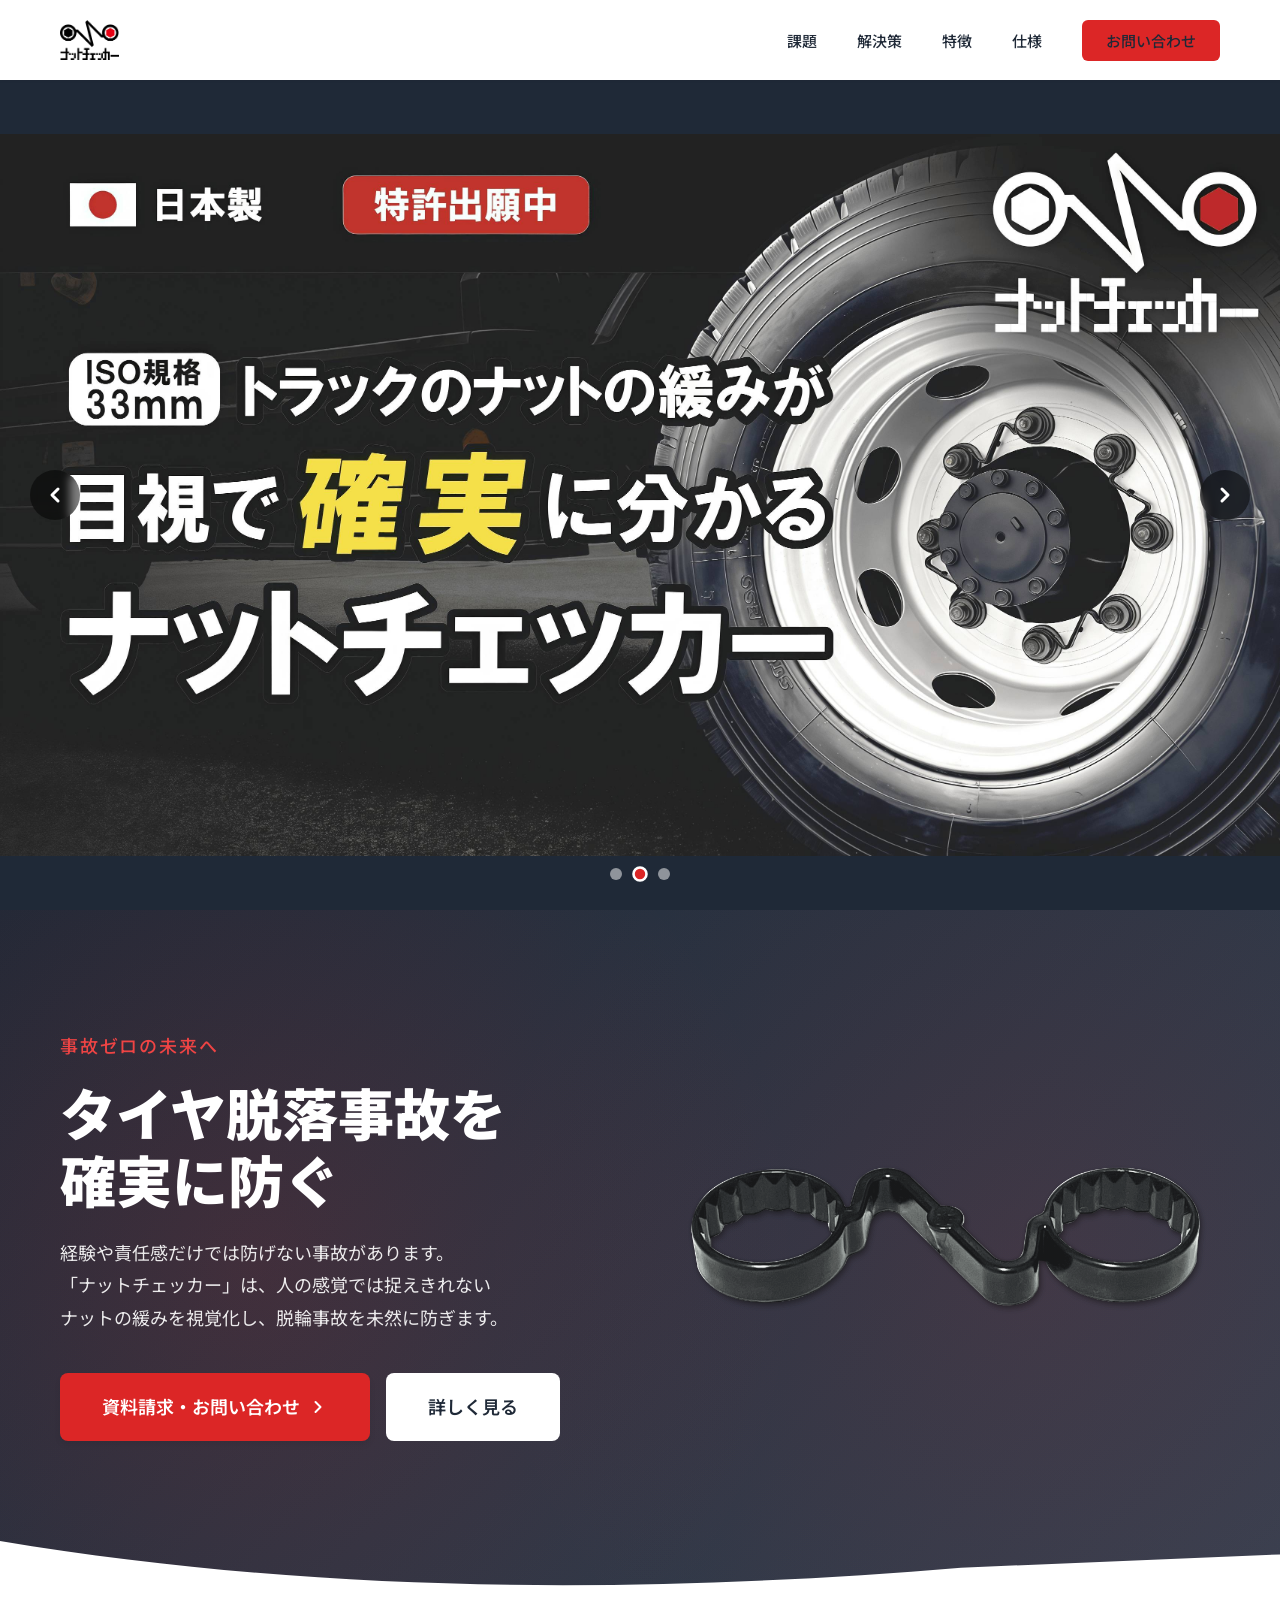
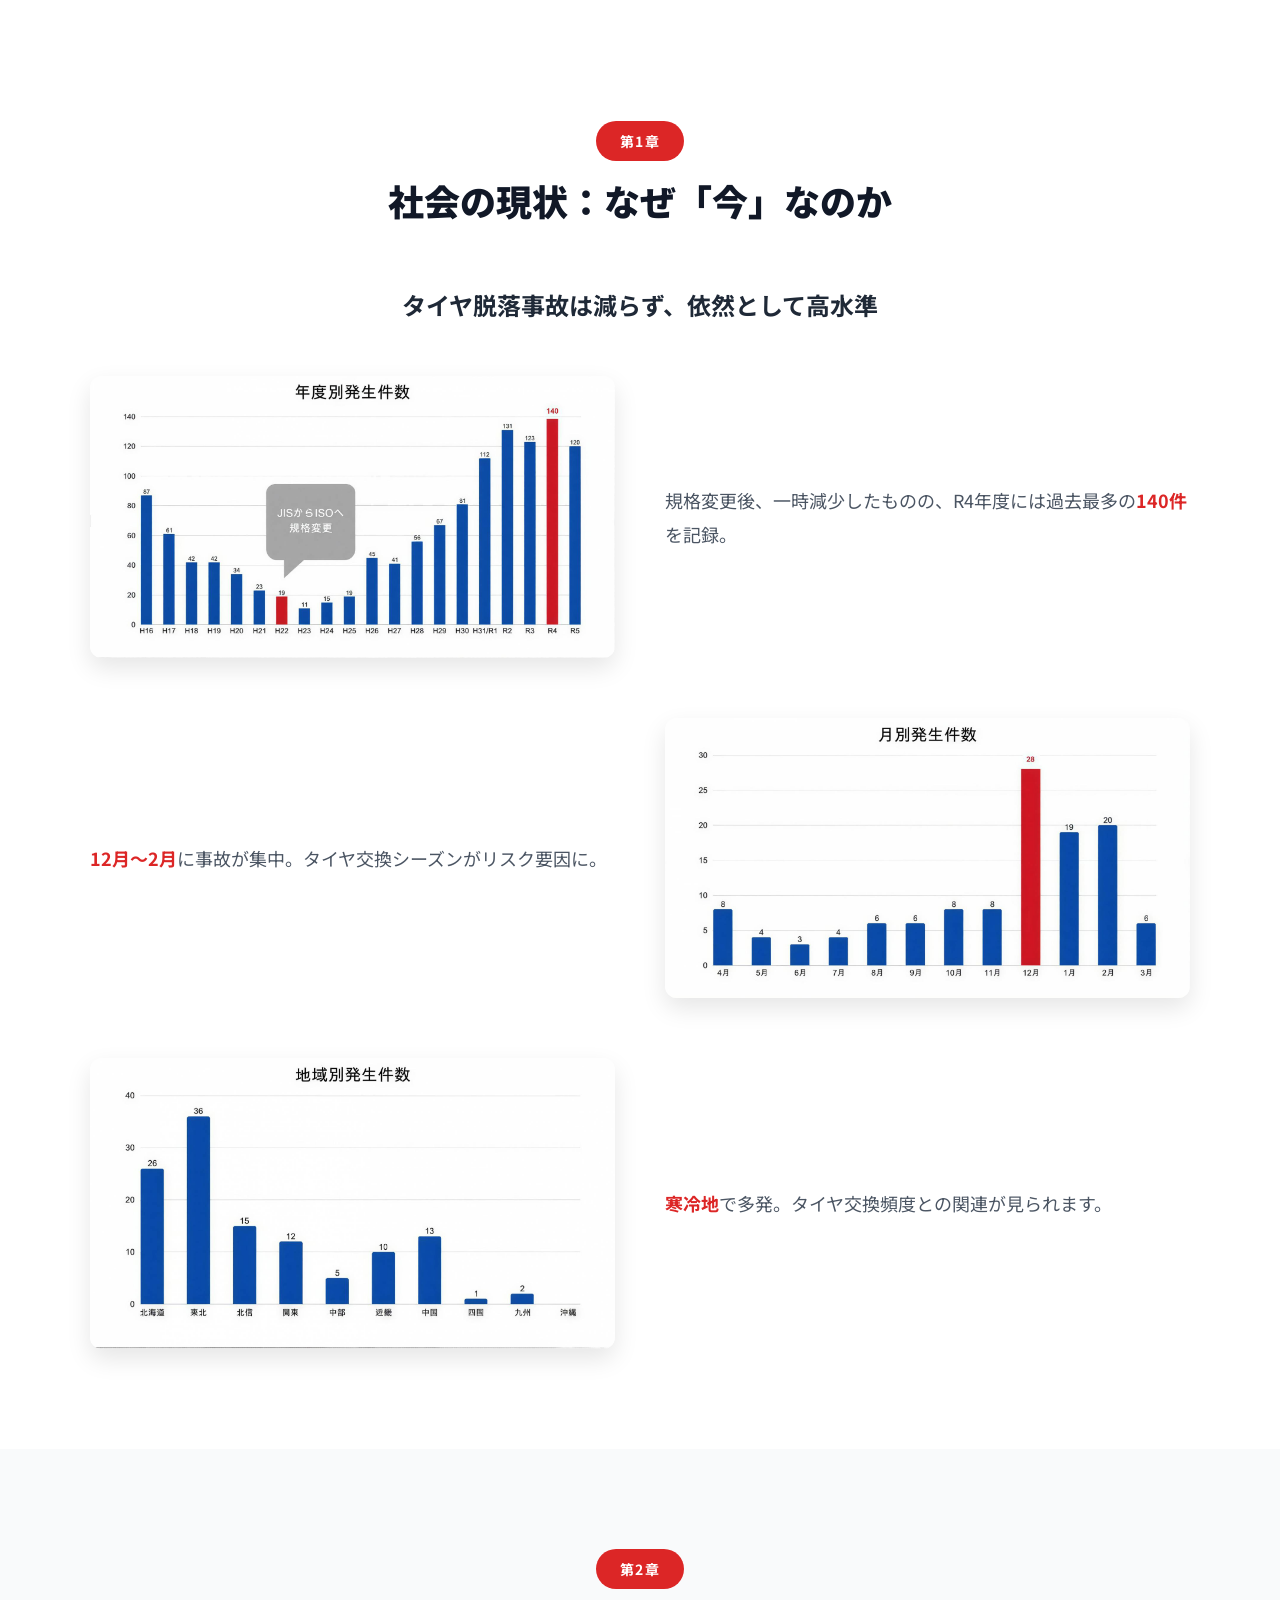
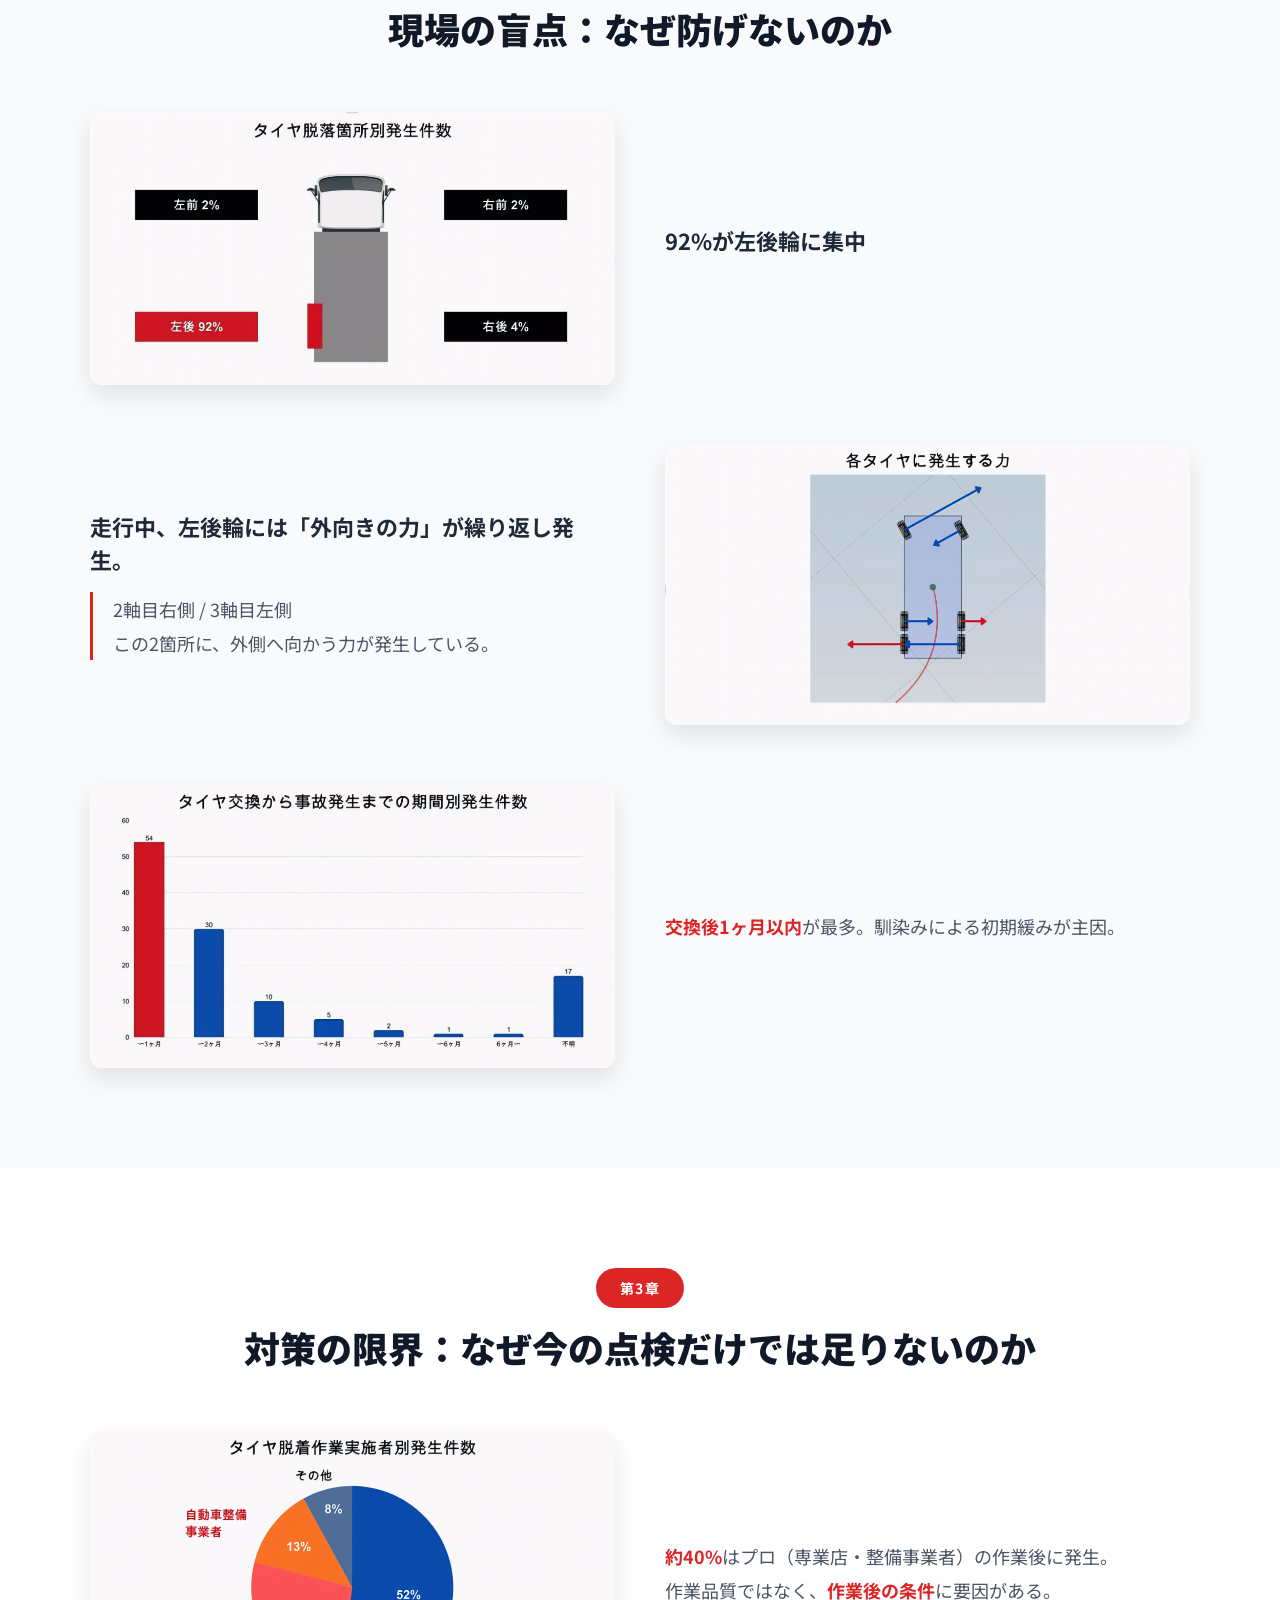
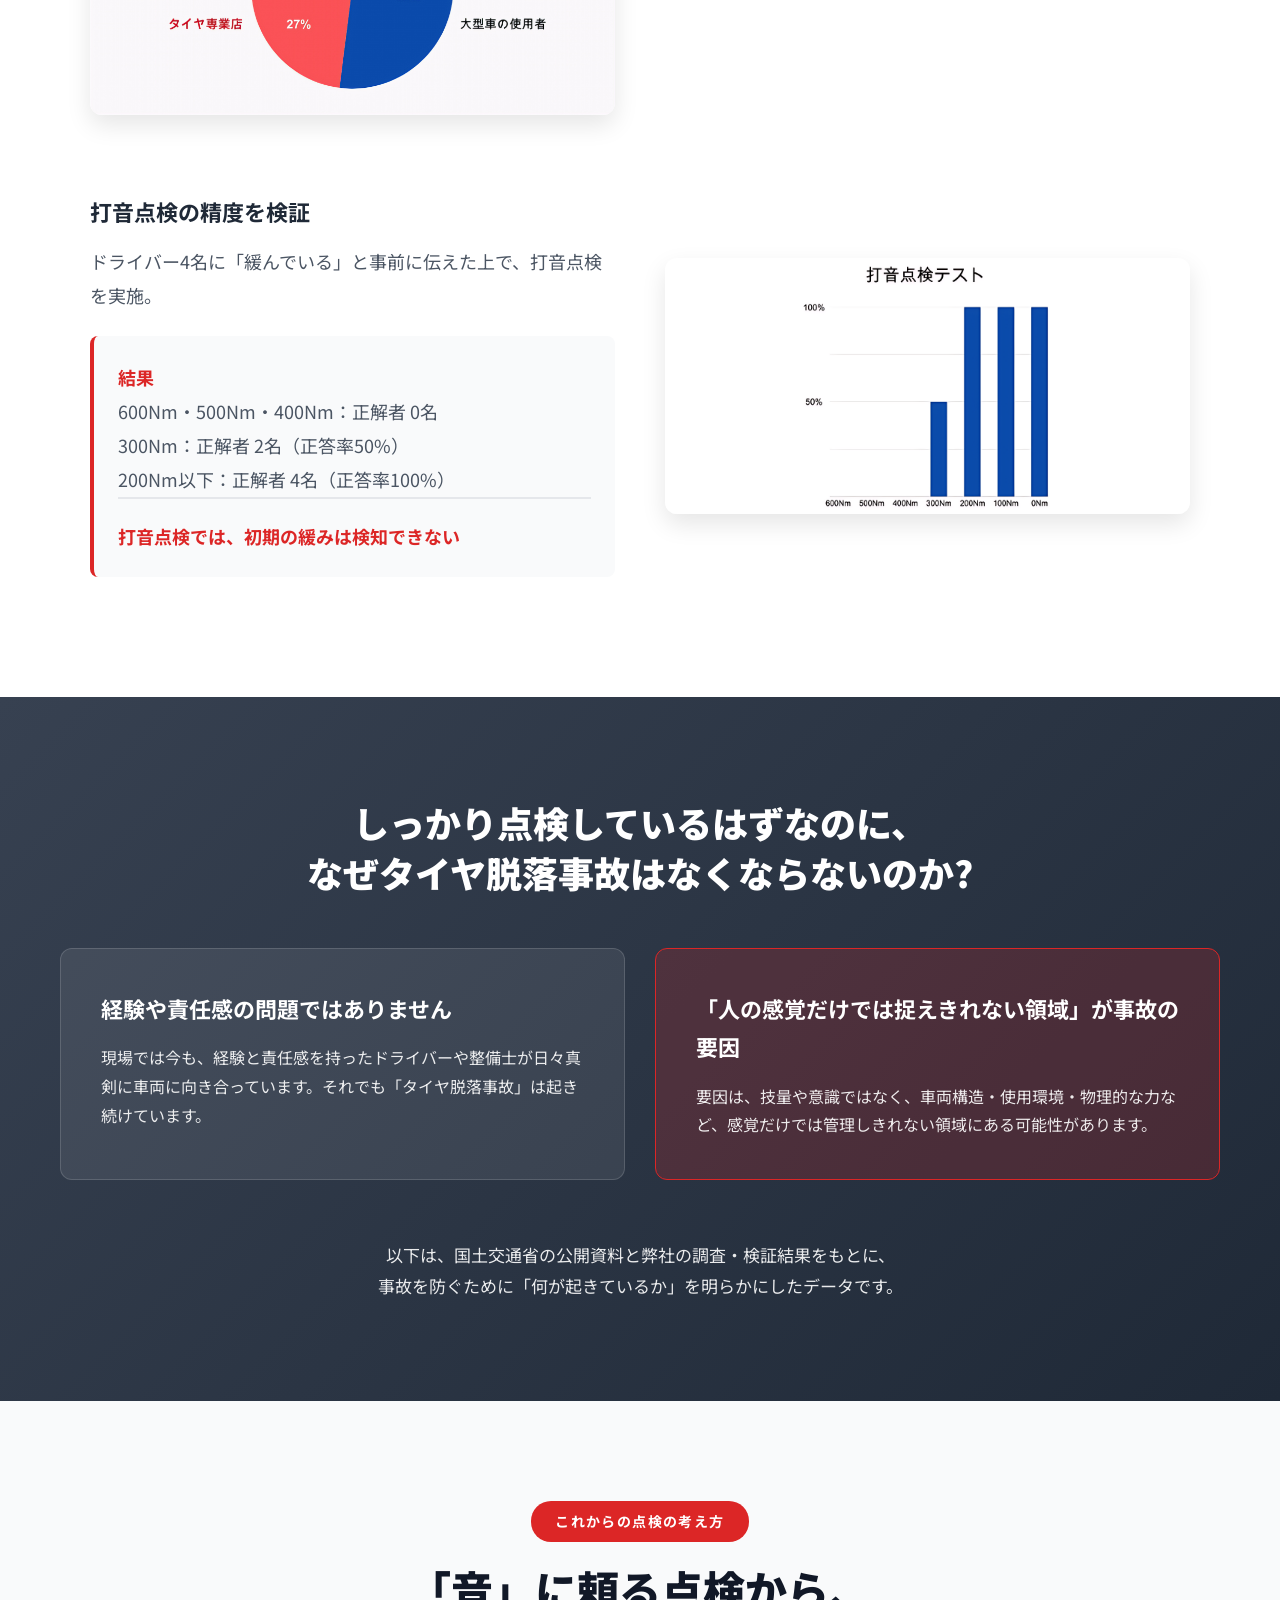
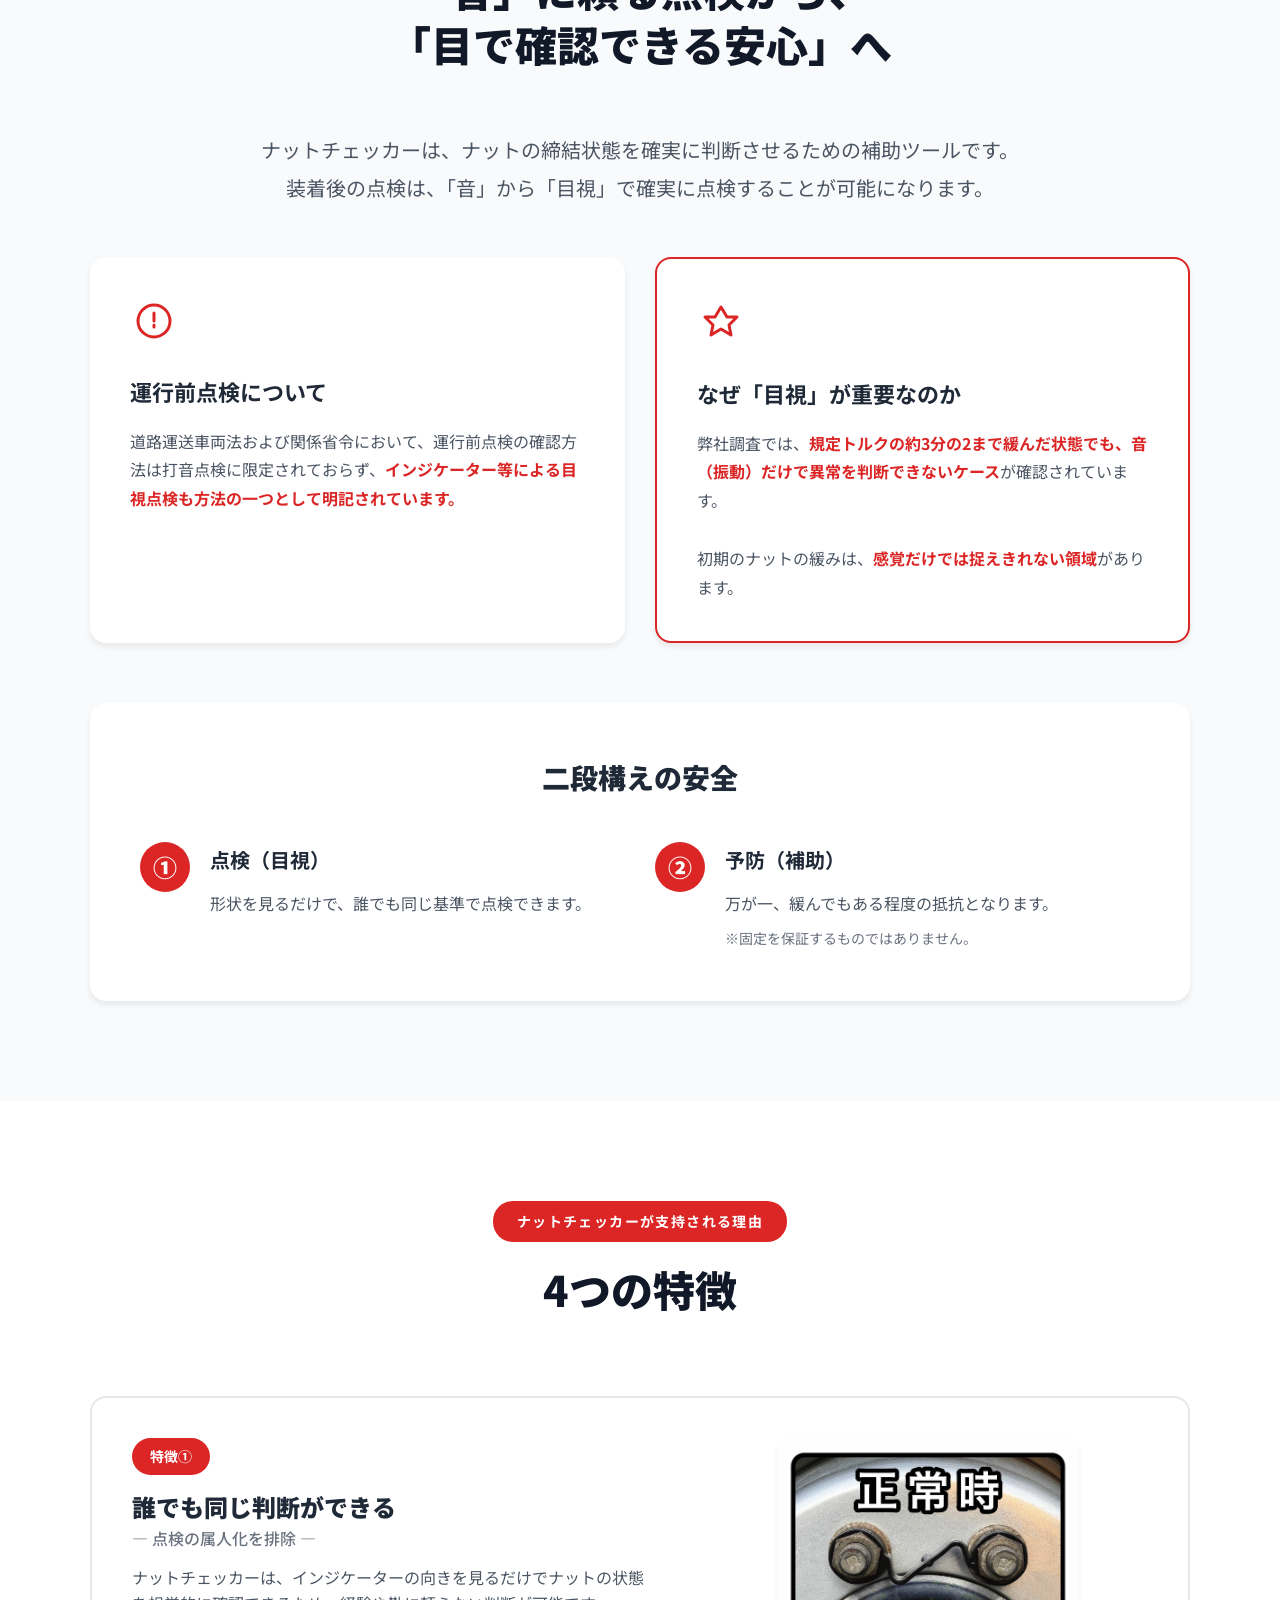
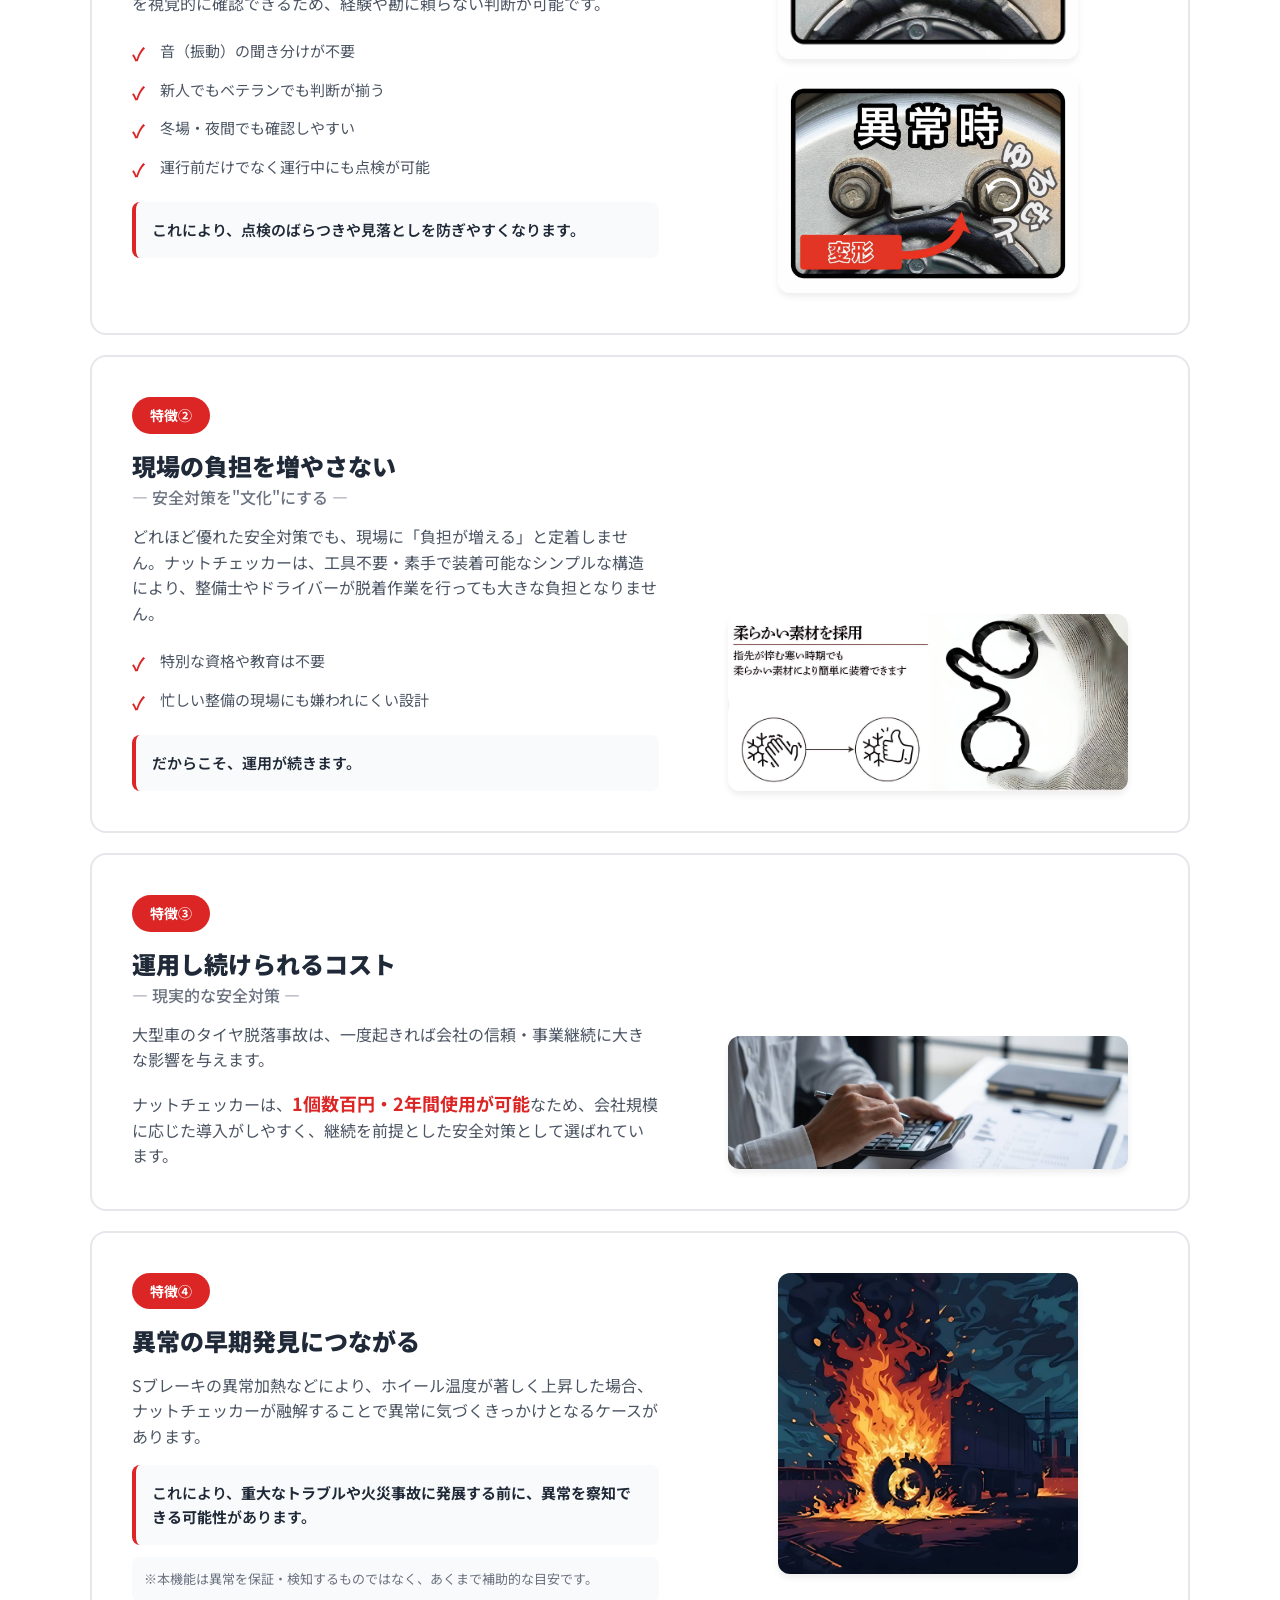
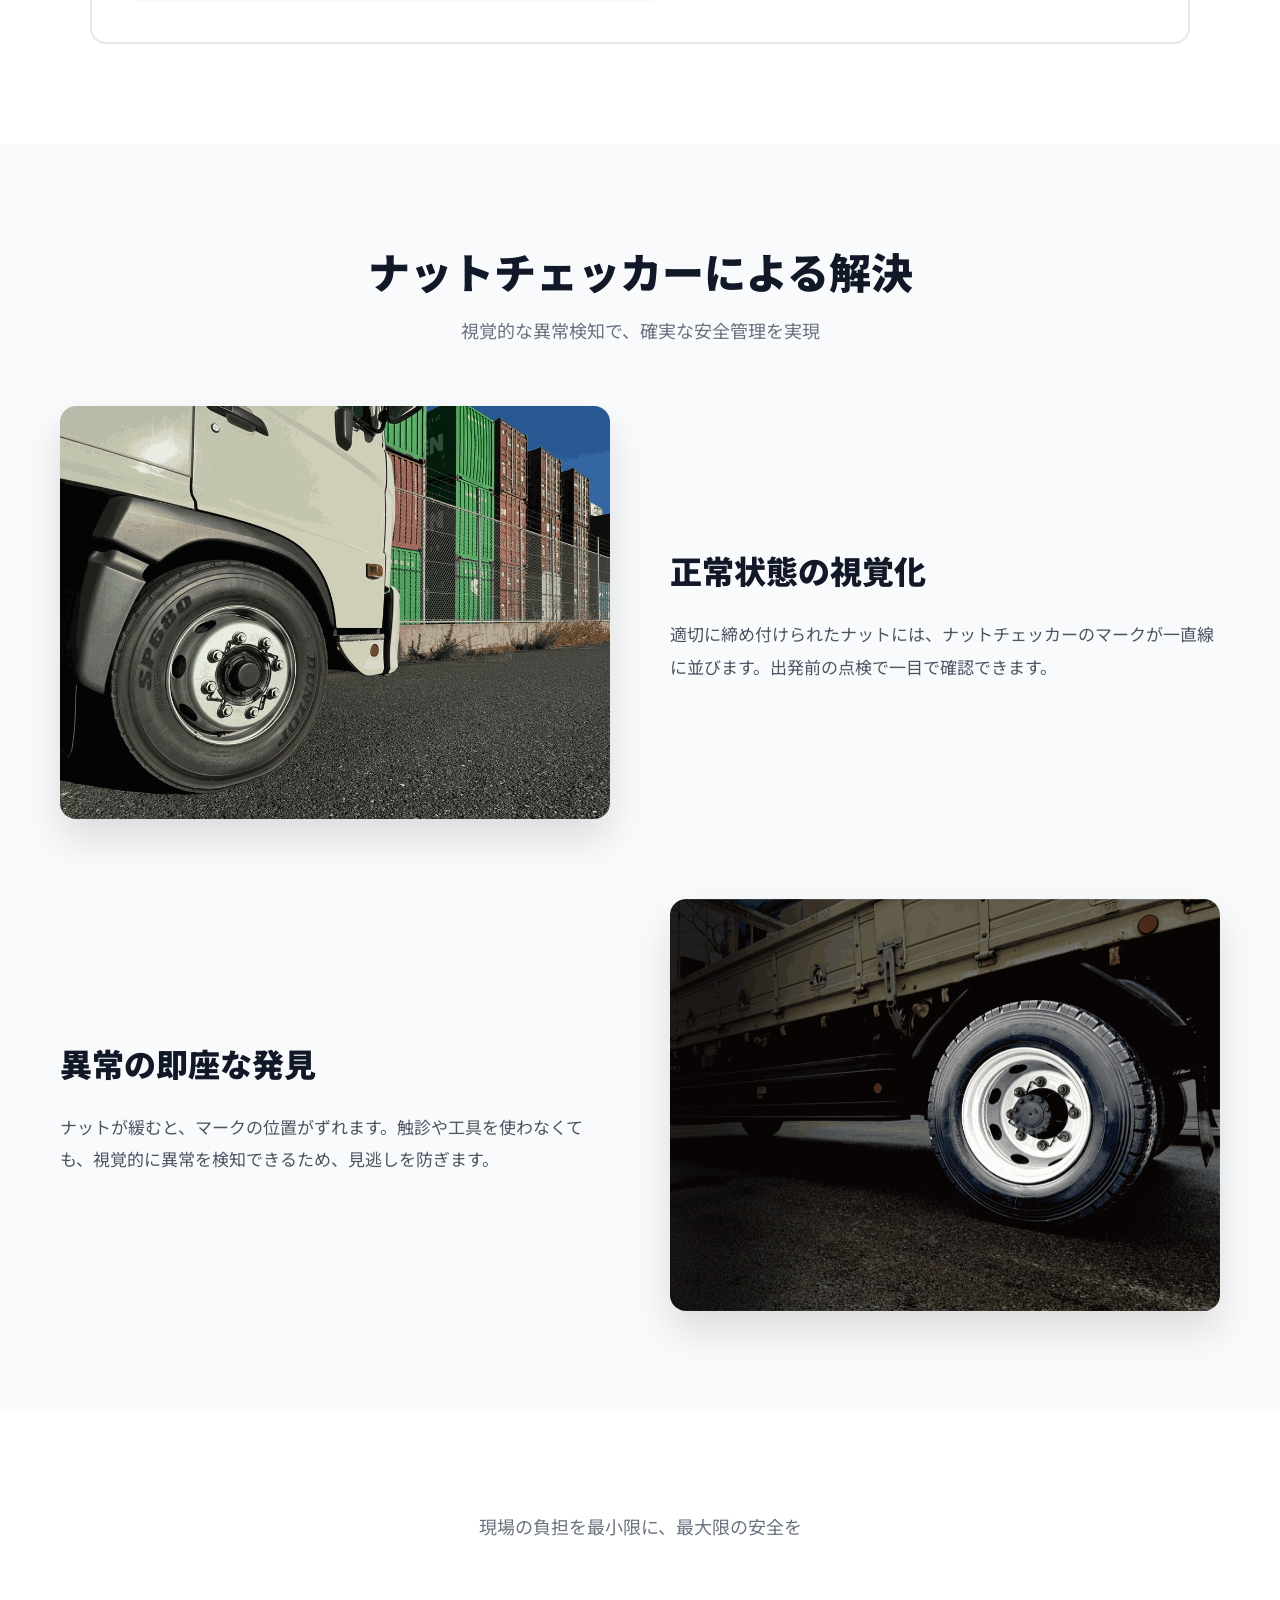
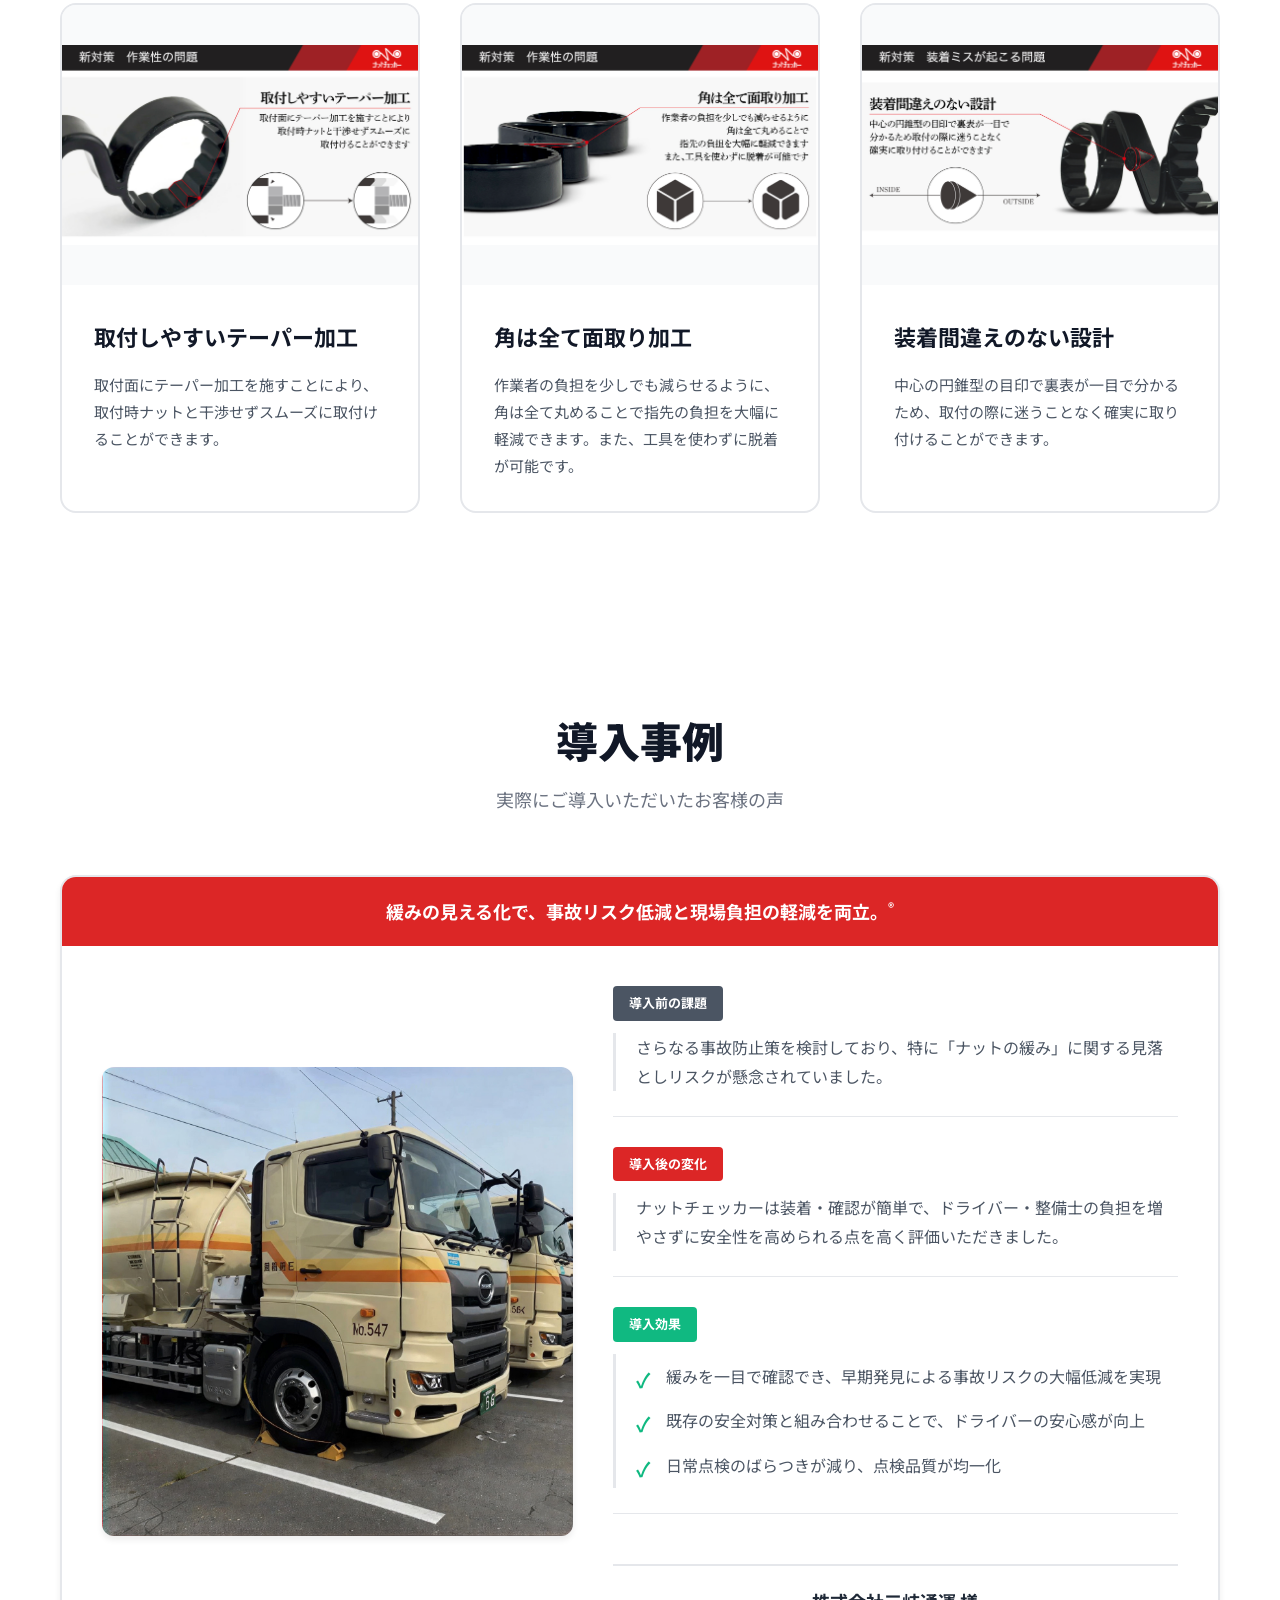
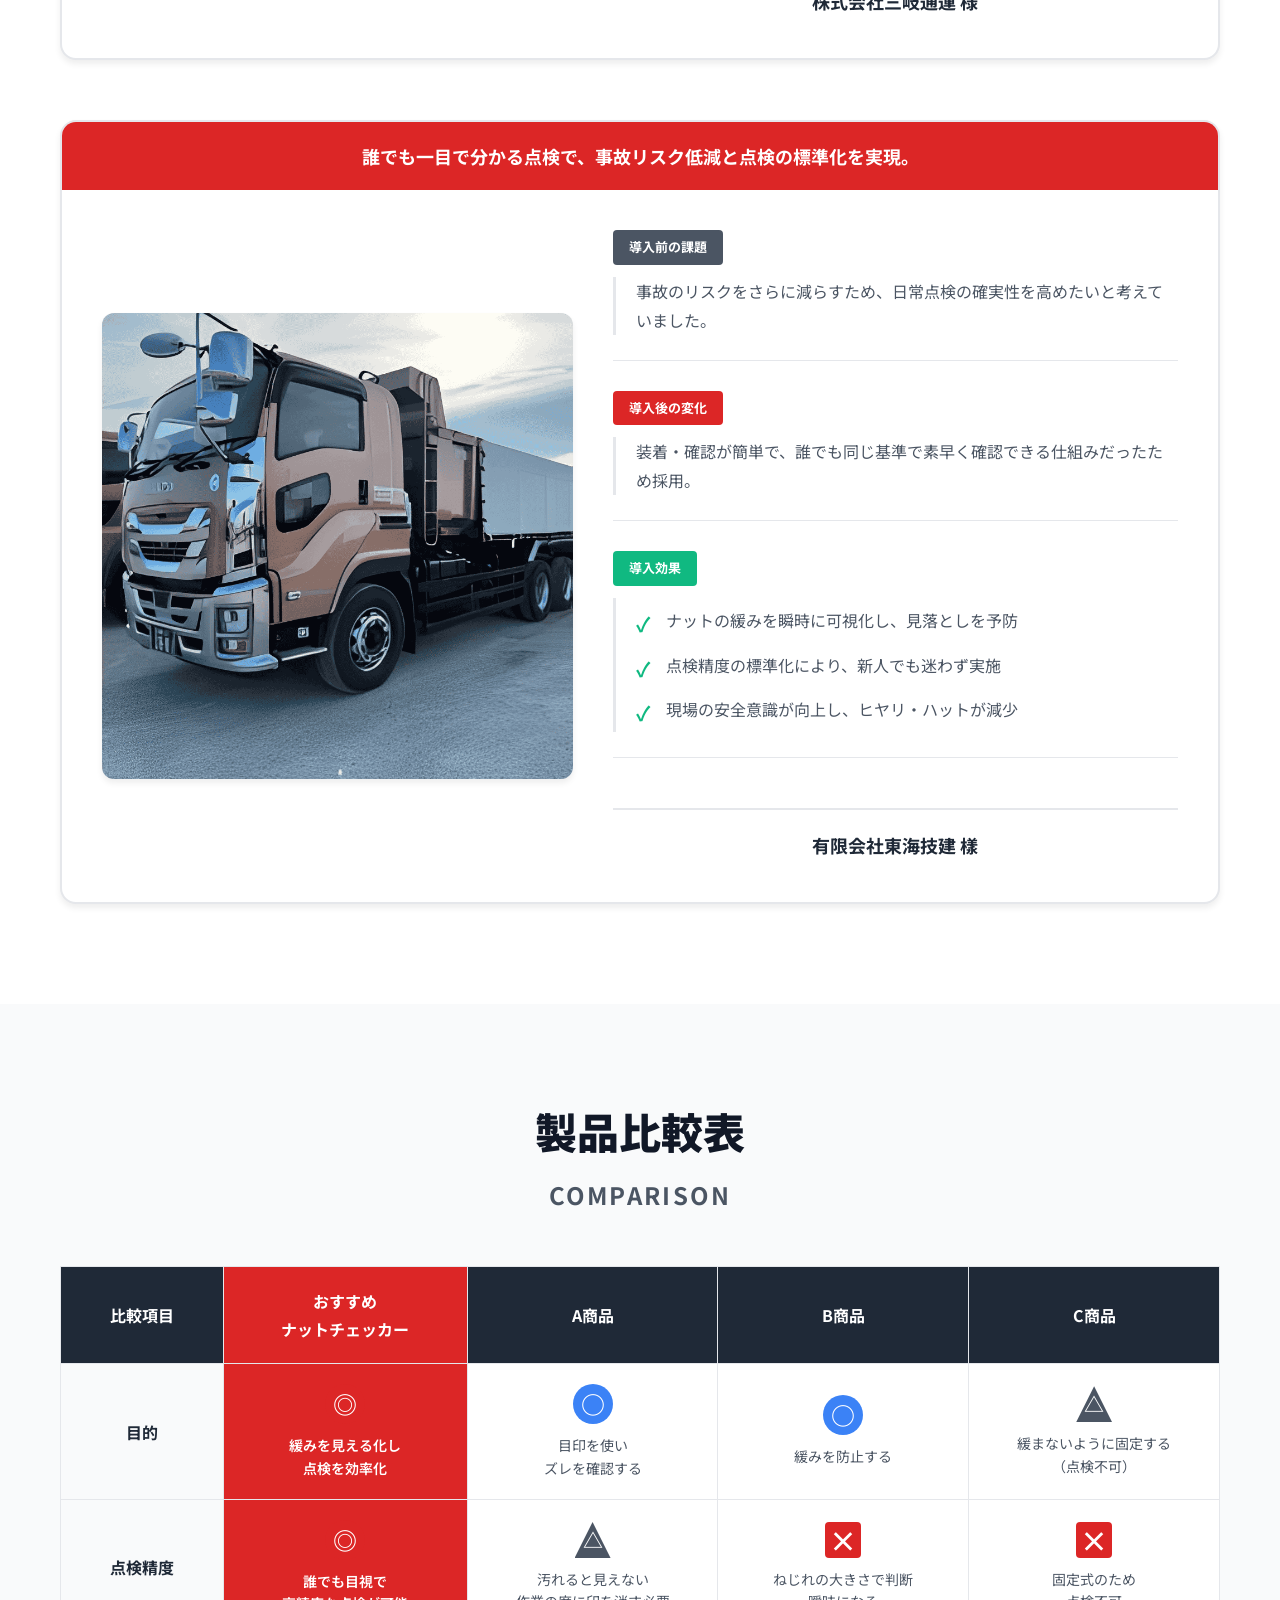
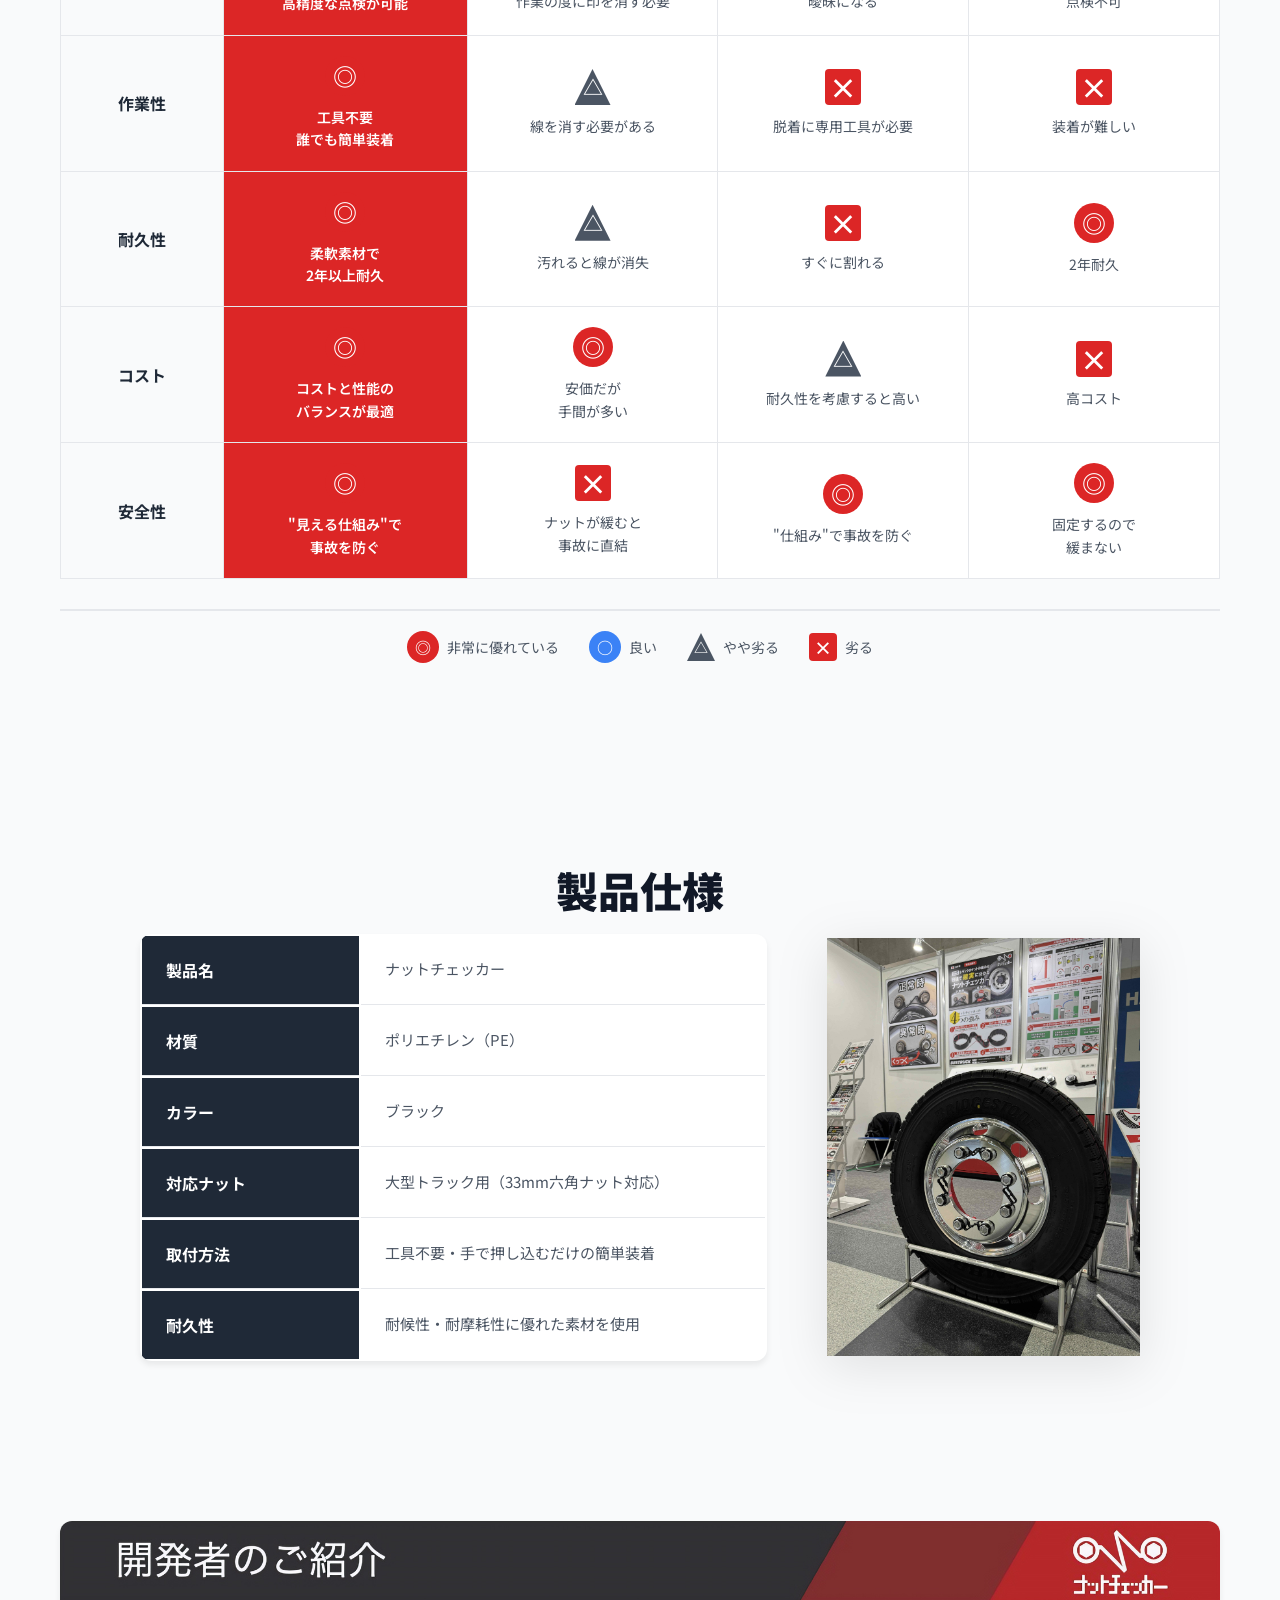
==== index.html @ 36952ab4 "feat:init" ====
<!DOCTYPE html>
<html lang="ja">
<head>
    <meta charset="UTF-8">
    <meta name="viewport" content="width=device-width, initial-scale=1.0">
    <meta name="description" content="大型トラックの脱輪事故を防止する安全装置「ナットチェッカー」- 運送業界の事故ゼロを実現">
    <title>ナットチェッカー | 脱輪事故防止の決定版</title>
    <link rel="stylesheet" href="style.css">
    <link rel="preconnect" href="https://fonts.googleapis.com">
    <link rel="preconnect" href="https://fonts.gstatic.com" crossorigin>
    <link href="https://fonts.googleapis.com/css2?family=Noto+Sans+JP:wght@400;500;700;900&display=swap" rel="stylesheet">
</head>
<body>
    <!-- ヘッダー -->
    <header class="header">
        <div class="container">
            <div class="header-content">
                <div class="logo">
                    <img src="./外注さん用資料/説明画像/240429_ナットチェッカー_logo.png" alt="ナットチェッカー">
                </div>
                <nav class="nav">
                    <ul class="nav-list">
                        <li><a href="#problem">課題</a></li>
                        <li><a href="#solution">解決策</a></li>
                        <li><a href="#features">特徴</a></li>
                        <li><a href="#specs">仕様</a></li>
                        <li><a href="#contact" class="btn-nav-cta">お問い合わせ</a></li>
                    </ul>
                    <button class="hamburger" id="hamburger">
                        <span></span>
                        <span></span>
                        <span></span>
                    </button>
                </nav>
            </div>
        </div>
    </header>

    <!-- バナースライダー -->
    <section class="banner-slider">
        <div class="banner-container">
            <div class="banner-slide active">
                <img src="./外注さん用資料/説明画像/banner1.png" alt="なぜ、点検していてもタイヤは外れるのか？">
            </div>
            <div class="banner-slide">
                <img src="./外注さん用資料/説明画像/banner2.png" alt="目視で確実に分かるナットチェッカー">
            </div>
            <div class="banner-slide">
                <img src="./外注さん用資料/説明画像/banner3.jpg" alt="デザイン性の問題">
            </div>
        </div>
        
        <!-- ナビゲーションドット -->
        <div class="banner-dots">
            <span class="dot active" data-slide="0"></span>
            <span class="dot" data-slide="1"></span>
            <span class="dot" data-slide="2"></span>
        </div>
        
        <!-- 前へ/次へボタン -->
        <button class="banner-prev" aria-label="前のスライド">
            <svg width="24" height="24" viewBox="0 0 24 24" fill="none">
                <path d="M15 18L9 12L15 6" stroke="currentColor" stroke-width="3" stroke-linecap="round" stroke-linejoin="round"/>
            </svg>
        </button>
        <button class="banner-next" aria-label="次のスライド">
            <svg width="24" height="24" viewBox="0 0 24 24" fill="none">
                <path d="M9 18L15 12L9 6" stroke="currentColor" stroke-width="3" stroke-linecap="round" stroke-linejoin="round"/>
            </svg>
        </button>
    </section>

    <!-- ヒーローセクション -->
    <section class="hero">
        <div class="container">
            <div class="hero-content">
                <div class="hero-text">
                    <h1 class="hero-title">
                        <span class="hero-subtitle">事故ゼロの未来へ</span>
                        <span class="hero-main">タイヤ脱落事故を<br>確実に防ぐ</span>
                    </h1>
                    <p class="hero-description">
                        経験や責任感だけでは防げない事故があります。<br>
                        「ナットチェッカー」は、人の感覚では捉えきれない<br class="pc-only">
                        ナットの緩みを視覚化し、脱輪事故を未然に防ぎます。
                    </p>
                    <div class="hero-cta">
                        <a href="#contact" class="btn btn-primary btn-large">
                            <span>資料請求・お問い合わせ</span>
                            <svg width="20" height="20" viewBox="0 0 20 20" fill="none">
                                <path d="M7.5 15L12.5 10L7.5 5" stroke="currentColor" stroke-width="2" stroke-linecap="round" stroke-linejoin="round"/>
                            </svg>
                        </a>
                        <a href="#solution" class="btn btn-secondary btn-large">詳しく見る</a>
                    </div>
                </div>
                <div class="hero-image">
                    <img src="./外注さん用資料/説明画像/wide_cmyk.png" alt="ナットチェッカー装着イメージ">
                </div>
            </div>
        </div>
        <div class="hero-wave">
            <svg viewBox="0 0 1200 120" preserveAspectRatio="none">
                <path d="M0,0 C300,80 600,80 900,40 L1200,20 L1200,120 L0,120 Z" fill="#ffffff"/>
            </svg>
        </div>
    </section>

    <!-- 第1章：社会の現状 -->
    <section class="chapter-section chapter-1">
        <div class="container">
            <div class="chapter-header">
                <span class="chapter-number">第1章</span>
                <h2 class="chapter-title">社会の現状：なぜ「今」なのか</h2>
            </div>
            
            <div class="chapter-content">
                <div class="chapter-intro">
                    <h3 class="chapter-subtitle">タイヤ脱落事故は減らず、依然として高水準</h3>
                </div>
                
                <div class="chapter-items">
                    <div class="chapter-item">
                        <div class="chapter-item-image">
                            <img src="./外注さん用資料/説明画像/chart1.jpg" alt="規格変更後の事故件数推移">
                        </div>
                        <div class="chapter-item-text">
                            <p>規格変更後、一時減少したものの、R4年度には過去最多の<strong>140件</strong>を記録。</p>
                        </div>
                    </div>

                    <div class="chapter-item reverse">
                        <div class="chapter-item-image">
                            <img src="./外注さん用資料/説明画像/chart2.jpg" alt="事故発生時期の分布">
                        </div>
                        <div class="chapter-item-text">
                            <p><strong>12月〜2月</strong>に事故が集中。タイヤ交換シーズンがリスク要因に。</p>
                        </div>
                    </div>

                    <div class="chapter-item">
                        <div class="chapter-item-image">
                            <img src="./外注さん用資料/説明画像/chart3.jpg" alt="寒冷地での事故発生状況">
                        </div>
                        <div class="chapter-item-text">
                            <p><strong>寒冷地</strong>で多発。タイヤ交換頻度との関連が見られます。</p>
                        </div>
                    </div>
                </div>
            </div>
        </div>
    </section>

    <!-- 第2章：現場の盲点 -->
    <section class="chapter-section chapter-2">
        <div class="container">
            <div class="chapter-header">
                <span class="chapter-number">第2章</span>
                <h2 class="chapter-title">現場の盲点：なぜ防げないのか</h2>
            </div>
            
            <div class="chapter-content">
                <div class="chapter-items">
                    <div class="chapter-item">
                        <div class="chapter-item-image">
                            <img src="./外注さん用資料/説明画像/92%が左後輪に集中.jpg" alt="92%が左後輪に集中">
                        </div>
                        <div class="chapter-item-text">
                            <h3 class="chapter-item-title">92%が左後輪に集中</h3>
                        </div>
                    </div>

                    <div class="chapter-item reverse">
                        <div class="chapter-item-image">
                            <img src="./外注さん用資料/説明画像/走行中、左後輪には「外向きの力」が繰り返し発生。.jpg" alt="走行中の力の発生">
                        </div>
                        <div class="chapter-item-text">
                            <h3 class="chapter-item-title">走行中、左後輪には「外向きの力」が繰り返し発生。</h3>
                            <p class="chapter-item-note">2軸目右側 / 3軸目左側<br>この2箇所に、外側へ向かう力が発生している。</p>
                        </div>
                    </div>

                    <div class="chapter-item">
                        <div class="chapter-item-image">
                            <img src="./外注さん用資料/説明画像/chart4.jpg" alt="交換後の事故発生時期">
                        </div>
                        <div class="chapter-item-text">
                            <p><strong>交換後1ヶ月以内</strong>が最多。馴染みによる初期緩みが主因。</p>
                        </div>
                    </div>
                </div>
            </div>
        </div>
    </section>

    <!-- 第3章：対策の限界 -->
    <section class="chapter-section chapter-3">
        <div class="container">
            <div class="chapter-header">
                <span class="chapter-number">第3章</span>
                <h2 class="chapter-title">対策の限界：なぜ今の点検だけでは足りないのか</h2>
            </div>
            
            <div class="chapter-content">
                <div class="chapter-items">
                    <div class="chapter-item">
                        <div class="chapter-item-image">
                            <img src="./外注さん用資料/説明画像/chart5.jpg" alt="プロ作業後の事故発生">
                        </div>
                        <div class="chapter-item-text">
                            <p><strong>約40%</strong>はプロ（専業店・整備事業者）の作業後に発生。<br>作業品質ではなく、<strong>作業後の条件</strong>に要因がある。</p>
                        </div>
                    </div>

                    <div class="chapter-item reverse">
                        <div class="chapter-item-image">
                            <img src="./外注さん用資料/説明画像/chart6.png" alt="打音点検の精度検証">
                        </div>
                        <div class="chapter-item-text">
                            <h3 class="chapter-item-title">打音点検の精度を検証</h3>
                            <p>ドライバー4名に「緩んでいる」と事前に伝えた上で、打音点検を実施。</p>
                            <div class="chapter-results">
                                <p class="result-item"><strong>結果</strong></p>
                                <p class="result-item">600Nm・500Nm・400Nm：正解者 0名</p>
                                <p class="result-item">300Nm：正解者 2名（正答率50%）</p>
                                <p class="result-item">200Nm以下：正解者 4名（正答率100%）</p>
                                <p class="result-conclusion"><strong>打音点検では、初期の緩みは検知できない</strong></p>
                            </div>
                        </div>
                    </div>
                </div>
            </div>
        </div>
    </section>

    <!-- 統計セクション -->
    <!-- <section class="stats">
        <div class="container">
            <h2 class="section-title" id="problem">なぜ「今」対策が必要なのか</h2>
            <p class="section-subtitle">タイヤ脱落事故は減らず、依然として高水準</p>
            
            <div class="stats-grid">
                <div class="stat-card">
                    <div class="stat-icon">
                        <svg width="48" height="48" viewBox="0 0 48 48" fill="none">
                            <circle cx="24" cy="24" r="20" stroke="#DC2626" stroke-width="3"/>
                            <path d="M24 14V26M24 32V34" stroke="#DC2626" stroke-width="3" stroke-linecap="round"/>
                        </svg>
                    </div>
                    <div class="stat-number">140件</div>
                    <div class="stat-label">令和4年度の脱落事故件数</div>
                    <div class="stat-description">過去最多を記録</div>
                </div>

                <div class="stat-card">
                    <div class="stat-icon">
                        <svg width="48" height="48" viewBox="0 0 48 48" fill="none">
                            <path d="M10 30C10 25 14 20 24 15C34 20 38 25 38 30" stroke="#DC2626" stroke-width="3" stroke-linecap="round"/>
                            <circle cx="24" cy="32" r="3" fill="#DC2626"/>
                        </svg>
                    </div>
                    <div class="stat-number">12月〜2月</div>
                    <div class="stat-label">事故が集中する時期</div>
                    <div class="stat-description">タイヤ交換シーズンがリスク要因</div>
                </div>

                <div class="stat-card">
                    <div class="stat-icon">
                        <svg width="48" height="48" viewBox="0 0 48 48" fill="none">
                            <rect x="10" y="12" width="28" height="24" rx="2" stroke="#DC2626" stroke-width="3"/>
                            <path d="M16 20L22 26L32 16" stroke="#DC2626" stroke-width="3" stroke-linecap="round" stroke-linejoin="round"/>
                        </svg>
                    </div>
                    <div class="stat-number">寒冷地</div>
                    <div class="stat-label">事故多発地域</div>
                    <div class="stat-description">タイヤ交換頻度との関連</div>
                </div>
            </div>
        </div>
    </section> -->

    <!-- 問題提起セクション -->
    <section class="problem-section" id="problem">
        <div class="container">
            <div class="problem-content">
                <h2 class="section-title-alt">しっかり点検しているはずなのに、<br>なぜタイヤ脱落事故はなくならないのか?</h2>
                
                <div class="problem-boxes">
                    <div class="problem-box">
                        <h3>経験や責任感の問題ではありません</h3>
                        <p>現場では今も、経験と責任感を持ったドライバーや整備士が日々真剣に車両に向き合っています。それでも「タイヤ脱落事故」は起き続けています。</p>
                    </div>

                    <div class="problem-box highlight">
                        <h3>「人の感覚だけでは捉えきれない領域」が事故の要因</h3>
                        <p>要因は、技量や意識ではなく、車両構造・使用環境・物理的な力など、感覚だけでは管理しきれない領域にある可能性があります。</p>
                    </div>
                </div>

                <div class="problem-data">
                    <p class="problem-data-intro">以下は、国土交通省の公開資料と弊社の調査・検証結果をもとに、<br>事故を防ぐために「何が起きているか」を明らかにしたデータです。</p>
                </div>
            </div>
        </div>
    </section>

    <!-- 点検の考え方セクション -->
    <section class="inspection-method-section">
        <div class="container">
            <div class="inspection-method-content">
                <div class="inspection-method-header">
                    <span class="section-badge">これからの点検の考え方</span>
                    <h2 class="section-title">「音」に頼る点検から、<br>「目で確認できる安心」へ</h2>
                </div>
                
                <div class="inspection-method-main">
                    <div class="inspection-method-intro">
                        <p class="intro-text">
                            ナットチェッカーは、ナットの締結状態を確実に判断させるための補助ツールです。<br>
                            装着後の点検は、「音」から「目視」で確実に点検することが可能になります。
                        </p>
                    </div>
                    
                    <div class="inspection-method-grid">
                        <div class="inspection-method-box">
                            <div class="method-box-icon">
                                <svg width="48" height="48" viewBox="0 0 48 48" fill="none">
                                    <path d="M24 8C15.1634 8 8 15.1634 8 24C8 32.8366 15.1634 40 24 40C32.8366 40 40 32.8366 40 24C40 15.1634 32.8366 8 24 8Z" stroke="#DC2626" stroke-width="3"/>
                                    <path d="M24 16V24M24 28V30" stroke="#DC2626" stroke-width="3" stroke-linecap="round"/>
                                </svg>
                            </div>
                            <h3 class="method-box-title">運行前点検について</h3>
                            <p class="method-box-text">
                                道路運送車両法および関係省令において、運行前点検の確認方法は打音点検に限定されておらず、<strong>インジケーター等による目視点検も方法の一つとして明記されています。</strong>
                            </p>
                        </div>
                        
                        <div class="inspection-method-box highlight">
                            <div class="method-box-icon">
                                <svg width="48" height="48" viewBox="0 0 48 48" fill="none">
                                    <path d="M24 8L30 18H40L32 26L34 36L24 30L14 36L16 26L8 18H18L24 8Z" stroke="#DC2626" stroke-width="3" stroke-linecap="round" stroke-linejoin="round"/>
                                </svg>
                            </div>
                            <h3 class="method-box-title">なぜ「目視」が重要なのか</h3>
                            <p class="method-box-text">
                                弊社調査では、<strong>規定トルクの約3分の2まで緩んだ状態でも、音（振動）だけで異常を判断できないケース</strong>が確認されています。<br><br>
                                初期のナットの緩みは、<strong>感覚だけでは捉えきれない領域</strong>があります。
                            </p>
                        </div>
                    </div>
                    
                    <div class="inspection-method-safety">
                        <h3 class="safety-title">二段構えの安全</h3>
                        <div class="safety-items">
                            <div class="safety-item">
                                <div class="safety-number">①</div>
                                <div class="safety-content">
                                    <h4 class="safety-item-title">点検（目視）</h4>
                                    <p class="safety-item-text">形状を見るだけで、誰でも同じ基準で点検できます。</p>
                                </div>
                            </div>
                            <div class="safety-item">
                                <div class="safety-number">②</div>
                                <div class="safety-content">
                                    <h4 class="safety-item-title">予防（補助）</h4>
                                    <p class="safety-item-text">万が一、緩んでもある程度の抵抗となります。<br><span class="safety-note">※固定を保証するものではありません。</span></p>
                                </div>
                            </div>
                        </div>
                    </div>
                </div>
            </div>
        </div>
    </section>

    <!-- 4つの特徴セクション -->
    <section class="features-main-section" id="features">
        <div class="container">
            <div class="features-main-header">
                <span class="section-badge">ナットチェッカーが支持される理由</span>
                <h2 class="section-title">4つの特徴</h2>
            </div>
            
            <div class="features-main-grid">
                <div class="feature-main-item">
                    <div class="feature-main-content">
                        <div class="feature-main-number">特徴①</div>
                        <h3 class="feature-main-title">誰でも同じ判断ができる<br><span class="feature-subtitle">― 点検の属人化を排除 ―</span></h3>
                        <p class="feature-main-description">
                            ナットチェッカーは、インジケーターの向きを見るだけでナットの状態を視覚的に確認できるため、経験や勘に頼らない判断が可能です。
                        </p>
                        <ul class="feature-main-benefits">
                            <li>音（振動）の聞き分けが不要</li>
                            <li>新人でもベテランでも判断が揃う</li>
                            <li>冬場・夜間でも確認しやすい</li>
                            <li>運行前だけでなく運行中にも点検が可能</li>
                        </ul>
                        <p class="feature-main-result">これにより、点検のばらつきや見落としを防ぎやすくなります。</p>
                    </div>
                    <div class="feature-main-images">
                        <img src="./外注さん用資料/説明画像/正常時1.jpeg" alt="正常時1">
                        <img src="./外注さん用資料/説明画像/異常時2.jpg" alt="正常時2">
                    </div>
                </div>

                <div class="feature-main-item feature-item-2">
                    <div class="feature-main-content">
                        <div class="feature-main-number">特徴②</div>
                        <h3 class="feature-main-title">現場の負担を増やさない<br><span class="feature-subtitle">― 安全対策を"文化"にする ―</span></h3>
                        <p class="feature-main-description">
                            どれほど優れた安全対策でも、現場に「負担が増える」と定着しません。ナットチェッカーは、工具不要・素手で装着可能なシンプルな構造により、整備士やドライバーが脱着作業を行っても大きな負担となりません。
                        </p>
                        <ul class="feature-main-benefits">
                            <li>特別な資格や教育は不要</li>
                            <li>忙しい整備の現場にも嫌われにくい設計</li>
                        </ul>
                        <p class="feature-main-result">だからこそ、運用が続きます。</p>
                    </div>
                    <div class="feature-main-images">
                        <img src="./外注さん用資料/説明画像/method2.png" alt="装着方法">
                    </div>
                </div>

                <div class="feature-main-item feature-item-3">
                    <div class="feature-main-content">
                        <div class="feature-main-number">特徴③</div>
                        <h3 class="feature-main-title">運用し続けられるコスト<br><span class="feature-subtitle">― 現実的な安全対策 ―</span></h3>
                        <p class="feature-main-description">
                            大型車のタイヤ脱落事故は、一度起きれば会社の信頼・事業継続に大きな影響を与えます。
                        </p>
                        <p class="feature-main-cost">
                            ナットチェッカーは、<strong>1個数百円・2年間使用が可能</strong>なため、会社規模に応じた導入がしやすく、継続を前提とした安全対策として選ばれています。
                        </p>
                    </div>
                    <div class="feature-main-images">
                        <img src="./外注さん用資料/説明画像/method3.jpg" alt="コスト比較">
                    </div>
                </div>

                <div class="feature-main-item">
                    <div class="feature-main-content">
                        <div class="feature-main-number">特徴④</div>
                        <h3 class="feature-main-title">異常の早期発見につながる</h3>
                        <p class="feature-main-description">
                            Sブレーキの異常加熱などにより、ホイール温度が著しく上昇した場合、ナットチェッカーが融解することで異常に気づくきっかけとなるケースがあります。
                        </p>
                        <p class="feature-main-result">
                            これにより、<strong>重大なトラブルや火災事故に発展する前に、異常を察知できる可能性</strong>があります。
                        </p>
                        <p class="feature-main-note">※本機能は異常を保証・検知するものではなく、あくまで補助的な目安です。</p>
                    </div>
                    <div class="feature-main-images">
                        <img src="./外注さん用資料/説明画像/method4.png" alt="異常検知">
                    </div>
                </div>
            </div>
        </div>
    </section>

    <!-- ソリューションセクション -->
    <section class="solution" id="solution">
        <div class="container">
            <h2 class="section-title">ナットチェッカーによる解決</h2>
            <p class="section-subtitle">視覚的な異常検知で、確実な安全管理を実現</p>

            <div class="solution-grid">
                <div class="solution-item">
                    <div class="solution-image">
                        <img src="./外注さん用資料/説明画像/1.png" alt="正常状態">
                    </div>
                    <div class="solution-text">
                        <h3>正常状態の視覚化</h3>
                        <p>適切に締め付けられたナットには、ナットチェッカーのマークが一直線に並びます。出発前の点検で一目で確認できます。</p>
                    </div>
                </div>

                <div class="solution-item reverse">
                    <div class="solution-image">
                        <img src="./外注さん用資料/説明画像/2.png" alt="異常状態">
                    </div>
                    <div class="solution-text">
                        <h3>異常の即座な発見</h3>
                        <p>ナットが緩むと、マークの位置がずれます。触診や工具を使わなくても、視覚的に異常を検知できるため、見逃しを防ぎます。</p>
                    </div>
                </div>
            </div>
        </div>
    </section>

    <!-- 特徴セクション -->
    <section class="features" id="features">
        <div class="container">
            <!-- <h2 class="section-title">ナットチェッカーの3つの特徴</h2> -->
            <p class="section-subtitle">現場の負担を最小限に、最大限の安全を</p>

            <div class="features-grid">
                <div class="feature-card">
                    <div class="feature-image">
                        <img src="./外注さん用資料/説明画像/240729_ナットチェッカープレゼン資料.003.jpeg" alt="取付しやすいテーパー加工">
                    </div>
                    <div class="feature-content">
                        <h3 class="feature-title">取付しやすいテーパー加工</h3>
                        <div class="feature-description">
                            <p>取付面にテーパー加工を施すことにより、取付時ナットと干渉せずスムーズに取付けることができます。</p>
                        </div>
                    </div>
                </div>

                <div class="feature-card">
                    <div class="feature-image">
                        <img src="./外注さん用資料/説明画像/240729_ナットチェッカープレゼン資料.002.jpeg" alt="面取り加工">
                    </div>
                    <div class="feature-content">
                        <h3 class="feature-title">角は全て面取り加工</h3>
                        <div class="feature-description">
                            <p>作業者の負担を少しでも減らせるように、角は全て丸めることで指先の負担を大幅に軽減できます。また、工具を使わずに脱着が可能です。</p>
                        </div>
                    </div>
                </div>

                <div class="feature-card">
                    <div class="feature-image">
                        <img src="./外注さん用資料/説明画像/240729_ナットチェッカープレゼン資料.004.jpeg" alt="装着間違えのない設計">
                    </div>
                    <div class="feature-content">
                        <h3 class="feature-title">装着間違えのない設計</h3>
                        <div class="feature-description">
                            <p>中心の円錐型の目印で裏表が一目で分かるため、取付の際に迷うことなく確実に取り付けることができます。</p>
                        </div>
                    </div>
                </div>
            </div>
        </div>
    </section>

    <!-- 導入事例セクション -->
    <section class="case-studies-section">
        <div class="container">
            <h2 class="section-title">導入事例</h2>
            <p class="section-subtitle">実際にご導入いただいたお客様の声</p>
            
            <div class="case-studies-grid">
                <!-- 導入事例1 -->
                <div class="case-study-item">
                    <div class="case-study-header">
                        <p class="case-study-tagline">緩みの見える化で、事故リスク低減と現場負担の軽減を両立。<sup>®</sup></p>
                    </div>
                    <div class="case-study-content">
                        <div class="case-study-image">
                            <img src="./外注さん用資料/説明画像/comfeedback1.jpg" alt="導入事例1">
                        </div>
                        <div class="case-study-text">
                            <div class="case-study-section challenge">
                                <div class="case-section-label">導入前の課題</div>
                                <p>さらなる事故防止策を検討しており、特に「ナットの緩み」に関する見落としリスクが懸念されていました。</p>
                            </div>
                            
                            <div class="case-study-section change">
                                <div class="case-section-label">導入後の変化</div>
                                <p>ナットチェッカーは装着・確認が簡単で、ドライバー・整備士の負担を増やさずに安全性を高められる点を高く評価いただきました。</p>
                            </div>
                            
                            <div class="case-study-section effect">
                                <div class="case-section-label">導入効果</div>
                                <ul class="case-effect-list">
                                    <li>緩みを一目で確認でき、早期発見による事故リスクの大幅低減を実現</li>
                                    <li>既存の安全対策と組み合わせることで、ドライバーの安心感が向上</li>
                                    <li>日常点検のばらつきが減り、点検品質が均一化</li>
                                </ul>
                            </div>
                            
                            <div class="case-study-company">
                                <p class="company-name">株式会社三岐通運 様</p>
                            </div>
                        </div>
                    </div>
                </div>

                <!-- 導入事例2 -->
                <div class="case-study-item">
                    <div class="case-study-header">
                        <p class="case-study-tagline">誰でも一目で分かる点検で、事故リスク低減と点検の標準化を実現。</p>
                    </div>
                    <div class="case-study-content">
                        <div class="case-study-image">
                            <img src="./外注さん用資料/説明画像/comfeedback2.png" alt="導入事例2">
                        </div>
                        <div class="case-study-text">
                            <div class="case-study-section challenge">
                                <div class="case-section-label">導入前の課題</div>
                                <p>事故のリスクをさらに減らすため、日常点検の確実性を高めたいと考えていました。</p>
                            </div>
                            
                            <div class="case-study-section change">
                                <div class="case-section-label">導入後の変化</div>
                                <p>装着・確認が簡単で、誰でも同じ基準で素早く確認できる仕組みだったため採用。</p>
                            </div>
                            
                            <div class="case-study-section effect">
                                <div class="case-section-label">導入効果</div>
                                <ul class="case-effect-list">
                                    <li>ナットの緩みを瞬時に可視化し、見落としを予防</li>
                                    <li>点検精度の標準化により、新人でも迷わず実施</li>
                                    <li>現場の安全意識が向上し、ヒヤリ・ハットが減少</li>
                                </ul>
                            </div>
                            
                            <div class="case-study-company">
                                <p class="company-name">有限会社東海技建 樣</p>
                            </div>
                        </div>
                    </div>
                </div>
            </div>
        </div>
    </section>

    <!-- 製品比較表セクション -->
    <section class="comparison-section">
        <div class="container">
            <div class="comparison-header">
                <h2 class="section-title">製品比較表</h2>
                <p class="comparison-subtitle">COMPARISON</p>
            </div>
            
            <div >
                <table class="comparison-table">
                    <thead>
                        <tr>
                            <th class="comparison-item-header">比較項目</th>
                            <th class="comparison-recommended">おすすめ<br>ナットチェッカー</th>
                            <th class="comparison-item-header">A商品</th>
                            <th class="comparison-item-header">B商品</th>
                            <th class="comparison-item-header">C商品</th>
                        </tr>
                    </thead>
                    <tbody>
                        <tr>
                            <td class="comparison-criteria">目的</td>
                            <td class="comparison-recommended">
                                <div class="comparison-rating excellent">
                                    <span class="rating-icon">◎</span>
                                </div>
                                <div class="comparison-text">緩みを見える化し<br>点検を効率化</div>
                            </td>
                            <td class="comparison-product">
                                <div class="comparison-rating good">
                                    <span class="rating-icon">○</span>
                                </div>
                                <div class="comparison-text">目印を使い<br>ズレを確認する</div>
                            </td>
                            <td class="comparison-product">
                                <div class="comparison-rating good">
                                    <span class="rating-icon">○</span>
                                </div>
                                <div class="comparison-text">緩みを防止する</div>
                            </td>
                            <td class="comparison-product">
                                <div class="comparison-rating inferior">
                                    <span class="rating-icon">△</span>
                                </div>
                                <div class="comparison-text">緩まないように固定する<br>（点検不可）</div>
                            </td>
                        </tr>
                        <tr>
                            <td class="comparison-criteria">点検精度</td>
                            <td class="comparison-recommended">
                                <div class="comparison-rating excellent">
                                    <span class="rating-icon">◎</span>
                                </div>
                                <div class="comparison-text">誰でも目視で<br>高精度な点検が可能</div>
                            </td>
                            <td class="comparison-product">
                                <div class="comparison-rating inferior">
                                    <span class="rating-icon">△</span>
                                </div>
                                <div class="comparison-text">汚れると見えない<br>作業の度に印を消す必要</div>
                            </td>
                            <td class="comparison-product">
                                <div class="comparison-rating poor">
                                    <span class="rating-icon">×</span>
                                </div>
                                <div class="comparison-text">ねじれの大きさで判断<br>曖昧になる</div>
                            </td>
                            <td class="comparison-product">
                                <div class="comparison-rating poor">
                                    <span class="rating-icon">×</span>
                                </div>
                                <div class="comparison-text">固定式のため<br>点検不可</div>
                            </td>
                        </tr>
                        <tr>
                            <td class="comparison-criteria">作業性</td>
                            <td class="comparison-recommended">
                                <div class="comparison-rating excellent">
                                    <span class="rating-icon">◎</span>
                                </div>
                                <div class="comparison-text">工具不要<br>誰でも簡単装着</div>
                            </td>
                            <td class="comparison-product">
                                <div class="comparison-rating inferior">
                                    <span class="rating-icon">△</span>
                                </div>
                                <div class="comparison-text">線を消す必要がある</div>
                            </td>
                            <td class="comparison-product">
                                <div class="comparison-rating poor">
                                    <span class="rating-icon">×</span>
                                </div>
                                <div class="comparison-text">脱着に専用工具が必要</div>
                            </td>
                            <td class="comparison-product">
                                <div class="comparison-rating poor">
                                    <span class="rating-icon">×</span>
                                </div>
                                <div class="comparison-text">装着が難しい</div>
                            </td>
                        </tr>
                        <tr>
                            <td class="comparison-criteria">耐久性</td>
                            <td class="comparison-recommended">
                                <div class="comparison-rating excellent">
                                    <span class="rating-icon">◎</span>
                                </div>
                                <div class="comparison-text">柔軟素材で<br>2年以上耐久</div>
                            </td>
                            <td class="comparison-product">
                                <div class="comparison-rating inferior">
                                    <span class="rating-icon">△</span>
                                </div>
                                <div class="comparison-text">汚れると線が消失</div>
                            </td>
                            <td class="comparison-product">
                                <div class="comparison-rating poor">
                                    <span class="rating-icon">×</span>
                                </div>
                                <div class="comparison-text">すぐに割れる</div>
                            </td>
                            <td class="comparison-product">
                                <div class="comparison-rating excellent">
                                    <span class="rating-icon">◎</span>
                                </div>
                                <div class="comparison-text">2年耐久</div>
                            </td>
                        </tr>
                        <tr>
                            <td class="comparison-criteria">コスト</td>
                            <td class="comparison-recommended">
                                <div class="comparison-rating excellent">
                                    <span class="rating-icon">◎</span>
                                </div>
                                <div class="comparison-text">コストと性能の<br>バランスが最適</div>
                            </td>
                            <td class="comparison-product">
                                <div class="comparison-rating excellent">
                                    <span class="rating-icon">◎</span>
                                </div>
                                <div class="comparison-text">安価だが<br>手間が多い</div>
                            </td>
                            <td class="comparison-product">
                                <div class="comparison-rating inferior">
                                    <span class="rating-icon">△</span>
                                </div>
                                <div class="comparison-text">耐久性を考慮すると高い</div>
                            </td>
                            <td class="comparison-product">
                                <div class="comparison-rating poor">
                                    <span class="rating-icon">×</span>
                                </div>
                                <div class="comparison-text">高コスト</div>
                            </td>
                        </tr>
                        <tr>
                            <td class="comparison-criteria">安全性</td>
                            <td class="comparison-recommended">
                                <div class="comparison-rating excellent">
                                    <span class="rating-icon">◎</span>
                                </div>
                                <div class="comparison-text">"見える仕組み"で<br>事故を防ぐ</div>
                            </td>
                            <td class="comparison-product">
                                <div class="comparison-rating poor">
                                    <span class="rating-icon">×</span>
                                </div>
                                <div class="comparison-text">ナットが緩むと<br>事故に直結</div>
                            </td>
                            <td class="comparison-product">
                                <div class="comparison-rating excellent">
                                    <span class="rating-icon">◎</span>
                                </div>
                                <div class="comparison-text">"仕組み"で事故を防ぐ</div>
                            </td>
                            <td class="comparison-product">
                                <div class="comparison-rating excellent">
                                    <span class="rating-icon">◎</span>
                                </div>
                                <div class="comparison-text">固定するので<br>緩まない</div>
                            </td>
                        </tr>
                    </tbody>
                </table>
                
                <div class="comparison-legend">
                    <div class="legend-item">
                        <span class="legend-icon excellent">◎</span>
                        <span class="legend-text">非常に優れている</span>
                    </div>
                    <div class="legend-item">
                        <span class="legend-icon good">○</span>
                        <span class="legend-text">良い</span>
                    </div>
                    <div class="legend-item">
                        <span class="legend-icon inferior">△</span>
                        <span class="legend-text">やや劣る</span>
                    </div>
                    <div class="legend-item">
                        <span class="legend-icon poor">×</span>
                        <span class="legend-text">劣る</span>
                    </div>
                </div>
            </div>
        </div>
    </section>

    <!-- 仕様セクション -->
    <section class="specs" id="specs">
        <div class="container">
            <h2 class="section-title">製品仕様</h2>
            
            <div class="specs-content">
                <div class="specs-table">
                    <table>
                        <tr>
                            <th>製品名</th>
                            <td>ナットチェッカー</td>
                        </tr>
                        <tr>
                            <th>材質</th>
                            <td>ポリエチレン（PE）</td>
                        </tr>
                        <tr>
                            <th>カラー</th>
                            <td>ブラック</td>
                        </tr>
                        <tr>
                            <th>対応ナット</th>
                            <td>大型トラック用（33mm六角ナット対応）</td>
                        </tr>
                        <tr>
                            <th>取付方法</th>
                            <td>工具不要・手で押し込むだけの簡単装着</td>
                        </tr>
                        <tr>
                            <th>耐久性</th>
                            <td>耐候性・耐摩耗性に優れた素材を使用</td>
                        </tr>
                    </table>
                </div>

                <div class="specs-image">
                    <img src="./外注さん用資料/説明画像/IMG_4244.jpg" alt="製品詳細">
                </div>
            </div>
        </div>
    </section>

    <!-- 紹介画像セクション -->
    <section class="introduction-images-section">
        <div class="container">
           
            <div class="introduction-image-item">
                <img src="./外注さん用資料/説明画像/introduction.jpg" alt="紹介画像1">
            </div>
                
    </section>

    <!-- FAQセクション -->
    <section class="faq-section" id="faq">
        <div class="container">
            <h2 class="section-title">よくある質問</h2>
            <p class="section-subtitle">ナットチェッカーに関するよくあるご質問にお答えします</p>
            
            <div class="faq-list">
                <div class="faq-item">
                    <div class="faq-question">
                        <span class="faq-number">Q1</span>
                        <h3 class="faq-question-text">本当に誰でも装着できますか？</h3>
                    </div>
                    <div class="faq-answer">
                        <p>はい、工具不要で素手で簡単に取り付け可能です。</p>
                    </div>
                </div>

                <div class="faq-item">
                    <div class="faq-question">
                        <span class="faq-number">Q2</span>
                        <h3 class="faq-question-text">走行中に外れたり、破損したりしませんか？</h3>
                    </div>
                    <div class="faq-answer">
                        <p>正しく装着いただければ、通常の走行で外れることや破損することはほとんどありません。</p>
                    </div>
                </div>

                <div class="faq-item">
                    <div class="faq-question">
                        <span class="faq-number">Q3</span>
                        <h3 class="faq-question-text">どのようにしてナットの緩みに気づけますか？</h3>
                    </div>
                    <div class="faq-answer">
                        <p>ナットチェッカーが変形し、形状が視覚的に変わることで緩みを一目で確認できます。</p>
                    </div>
                </div>

                <div class="faq-item">
                    <div class="faq-question">
                        <span class="faq-number">Q4</span>
                        <h3 class="faq-question-text">走行性能（乗り心地・燃費）への影響は？</h3>
                    </div>
                    <div class="faq-answer">
                        <p>軽量なPE（ポリエチレン）を採用しており、走行性能に影響を与えることはありません。</p>
                    </div>
                </div>

                <div class="faq-item">
                    <div class="faq-question">
                        <span class="faq-number">Q5</span>
                        <h3 class="faq-question-text">他の製品と何が違いますか？</h3>
                    </div>
                    <div class="faq-answer">
                        <p>装着が簡単で、ナットの緩みが形状変化で即座に確認できる点が最大の特長です。</p>
                    </div>
                </div>

                <div class="faq-item">
                    <div class="faq-question">
                        <span class="faq-number">Q6</span>
                        <h3 class="faq-question-text">取り外し時に割れませんか？</h3>
                    </div>
                    <div class="faq-answer">
                        <p>柔らかい素材を採用しているので、繰り返し装着が可能です。</p>
                    </div>
                </div>

                <div class="faq-item">
                    <div class="faq-question">
                        <span class="faq-number">Q7</span>
                        <h3 class="faq-question-text">耐久性はどのくらいですか？</h3>
                    </div>
                    <div class="faq-answer">
                        <p>使用環境にもよりますが、約2年の耐久性を目安としています。</p>
                    </div>
                </div>

                <div class="faq-item">
                    <div class="faq-question">
                        <span class="faq-number">Q8</span>
                        <h3 class="faq-question-text">高温・低温環境でも使えますか？</h3>
                    </div>
                    <div class="faq-answer">
                        <p>耐熱120℃、耐寒-30℃まで対応しており、一般的な使用条件で問題なくご利用いただけます。</p>
                    </div>
                </div>

                <div class="faq-item">
                    <div class="faq-question">
                        <span class="faq-number">Q9</span>
                        <h3 class="faq-question-text">融雪剤や塩害に対する耐性はありますか？</h3>
                    </div>
                    <div class="faq-answer">
                        <p>耐候性素材を採用しており、雨・雪・塩害のある環境でも安心してご使用いただけます。</p>
                    </div>
                </div>

                <div class="faq-item">
                    <div class="faq-question">
                        <span class="faq-number">Q10</span>
                        <h3 class="faq-question-text">取り付けられるナットサイズは決まっていますか？</h3>
                    </div>
                    <div class="faq-answer">
                        <p>ISO規格33mmナットに適合しています。</p>
                    </div>
                </div>
            </div>
        </div>
    </section>

    <!-- CTAセクション -->
    <section class="cta-section" id="contact">
        <div class="container">
            <div class="cta-content">
                <h2 class="cta-title">事故ゼロの未来を、今日から</h2>
                <p class="cta-description">
                    ナットチェッカーの導入に関するご相談、製品詳細資料のご請求は<br>
                    お気軽にお問い合わせください。
                </p>
                
                <!-- 資料・サンプル申し込みフォーム -->
                <div class="contact-form-section">
                    <div class="contact-form-header">
                        <p class="contact-form-label">CONTACT</p>
                        <h3 class="contact-form-title">無料で資料・サンプルを確認する</h3>
                        <p class="contact-form-subtitle">3営業日以内に実物をお届けします</p>
                    </div>
                    
                    <div class="contact-form-badges">
                        <div class="contact-badge">
                            <svg width="24" height="24" viewBox="0 0 24 24" fill="none" stroke="currentColor" stroke-width="2">
                                <path d="M14 2H6a2 2 0 0 0-2 2v16a2 2 0 0 0 2 2h12a2 2 0 0 0 2-2V8z"></path>
                                <polyline points="14 2 14 8 20 8"></polyline>
                                <line x1="16" y1="13" x2="8" y2="13"></line>
                                <line x1="16" y1="17" x2="8" y2="17"></line>
                                <polyline points="10 9 9 9 8 9"></polyline>
                            </svg>
                            <span>詳細資料PDF</span>
                        </div>
                        <div class="contact-badge">
                            <svg width="24" height="24" viewBox="0 0 24 24" fill="none" stroke="currentColor" stroke-width="2">
                                <rect x="3" y="3" width="18" height="18" rx="2" ry="2"></rect>
                                <line x1="9" y1="3" x2="9" y2="21"></line>
                                <line x1="3" y1="9" x2="21" y2="9"></line>
                            </svg>
                            <span>実物サンプル</span>
                        </div>
                        <div class="contact-badge">
                            <svg width="24" height="24" viewBox="0 0 24 24" fill="none" stroke="currentColor" stroke-width="2">
                                <circle cx="12" cy="12" r="10"></circle>
                                <polyline points="12 6 12 12 16 14"></polyline>
                            </svg>
                            <span>3営業日以内発送</span>
                        </div>
                    </div>
                    
                    <form class="contact-form" id="contactForm">
                        <div class="form-section">
                            <div class="form-section-header">
                                <svg width="20" height="20" viewBox="0 0 20 20" fill="none" stroke="currentColor" stroke-width="2">
                                    <path d="M4 4h12v12H4z"></path>
                                    <path d="M8 8l4 4 4-4"></path>
                                </svg>
                                <label class="form-section-label">ご希望の資料 <span class="required">必須</span></label>
                            </div>
                            <div class="form-radio-group">
                                <label class="form-radio-option">
                                    <input type="radio" name="material_type" value="report_only" required>
                                    <span class="radio-custom"></span>
                                    <span class="radio-text">事故防止レポート（ダウンロード）</span>
                                </label>
                                <label class="form-radio-option">
                                    <input type="radio" name="material_type" value="report_sample3" required>
                                    <span class="radio-custom"></span>
                                    <span class="radio-text">レポート＋サンプル3個</span>
                                </label>
                                <label class="form-radio-option">
                                    <input type="radio" name="material_type" value="report_sample5" checked required>
                                    <span class="radio-custom"></span>
                                    <span class="radio-text">レポート＋サンプル1輪分（5個）</span>
                                    <!-- <span class="recommended-badge">おすすめ</span> -->
                                </label>
                            </div>
                        </div>
                        
                        <div class="form-group">
                            <label for="company_name" class="form-label">
                                会社名 <span class="required">必須</span>
                            </label>
                            <input type="text" id="company_name" name="company_name" class="form-input" placeholder="株式会社○○" required>
                        </div>
                        
                        <div class="form-group">
                            <label for="name" class="form-label">
                                お名前 <span class="required">必須</span>
                            </label>
                            <input type="text" id="name" name="name" class="form-input" placeholder="山田 太郎" required>
                        </div>
                        
                        <div class="form-group">
                            <label for="email" class="form-label">
                                メールアドレス <span class="required">必須</span>
                            </label>
                            <input type="email" id="email" name="email" class="form-input" placeholder="info@example.com" required>
                        </div>
                        
                        <div class="form-group">
                            <label for="phone" class="form-label">
                                電話番号 <span class="optional">(任意)</span>
                            </label>
                            <input type="tel" id="phone" name="phone" class="form-input" placeholder="03-1234-5678">
                        </div>
                        
                        <div class="form-group">
                            <label for="address" class="form-label">
                                送付先ご住所 <span class="required">必須</span>
                            </label>
                            <input type="text" id="address" name="address" class="form-input" placeholder="〒000-0000 東京都○○区..." required>
                        </div>
                        
                        <div class="form-group">
                            <label for="vehicle_count" class="form-label">
                                保有台数 <span class="optional">(任意)</span>
                            </label>
                            <input type="text" id="vehicle_count" name="vehicle_count" class="form-input" placeholder="例: 50台">
                        </div>
                        
                        <div class="form-group">
                            <label for="message" class="form-label">
                                ご質問・ご要望 <span class="optional">(任意)</span>
                            </label>
                            <textarea id="message" name="message" class="form-textarea" rows="4" placeholder="ご質問やご要望がございましたらお書きください"></textarea>
                        </div>
                        
                        <button type="submit" class="form-submit-btn">
                            <span>無料で内容を確認する</span>
                            <svg width="20" height="20" viewBox="0 0 20 20" fill="none" stroke="currentColor" stroke-width="2">
                                <line x1="5" y1="12" x2="15" y2="12"></line>
                                <polyline points="12 5 19 12 12 19"></polyline>
                            </svg>
                        </button>
                    </form>
                    
                    <div class="contact-form-footer">
                        <div class="contact-footer-item">
                            <svg width="20" height="20" viewBox="0 0 20 20" fill="none" stroke="currentColor" stroke-width="2.5" stroke-linecap="round" stroke-linejoin="round">
                                <path d="M16.667 5L7.5 14.167 3.333 10"/>
                            </svg>
                            <span>常識的な営業なし</span>
                        </div>
                        <div class="contact-footer-item">
                            <!-- 返却不要 - 時計アイコン -->
                            <svg width="20" height="20" viewBox="0 0 20 20" fill="none" stroke="currentColor" stroke-width="2" stroke-linecap="round" stroke-linejoin="round">
                                <circle cx="10" cy="10" r="7.5"/>
                                <path d="M10 5.833V10l3.333 2.5"/>
                            </svg>
                            <span>返却不要</span>
                        </div>
                        <div class="contact-footer-item">
                            <!-- 個人情報保護 - シールドアイコン -->
                            <svg width="20" height="20" viewBox="0 0 20 20" fill="none" stroke="currentColor" stroke-width="2" stroke-linecap="round" stroke-linejoin="round">
                                <path d="M10 2.5L3.75 5.833v4.167c0 4.167 2.917 8.083 6.25 9.167 3.333-1.084 6.25-5 6.25-9.167V5.833L10 2.5z"/>
                            </svg>
                            <span>個人情報保護</span>
                        </div>
                    </div>
                </div>
                
                <div class="cta-contact-wrapper">
                    <div class="cta-main-button">
                        <a href="#" class="btn btn-primary btn-xlarge cta-document-btn">
                            <svg width="24" height="24" viewBox="0 0 24 24" fill="none" stroke="currentColor" stroke-width="2">
                                <rect x="3" y="3" width="18" height="18" rx="2" ry="2"/>
                                <line x1="9" y1="3" x2="9" y2="21"/>
                                <line x1="9" y1="9" x2="21" y2="9"/>
                            </svg>
                            <span>【無料】資料・サンプルの内容を見る</span>
                            <svg width="20" height="20" viewBox="0 0 20 20" fill="none">
                                <path d="M7.5 15L12.5 10L7.5 5" stroke="currentColor" stroke-width="2" stroke-linecap="round" stroke-linejoin="round"/>
                            </svg>
                        </a>
                        <div class="cta-qr-code">
                            <img src="./外注さん用資料/説明画像/qrcode.png" alt="QRコード - https://nutchecker.jp/" class="qr-code-image">
                            <!-- <p class="qr-code-text">スマホで読み取って<br>詳細を確認</p> -->
                        </div>
                    </div>
                    
                    <div class="cta-contact-info">
                        <div class="cta-phone">
                            <p class="cta-contact-label">電話でお問い合わせ</p>
                            <p class="cta-contact-time">受付：平日 9:00-18:00</p>
                            <a href="tel:052-212-8889" class="cta-phone-number">
                                <svg width="20" height="20" viewBox="0 0 20 20" fill="none">
                                    <path d="M17.5 14.167V16.667C17.5 17.108 17.3244 17.531 17.0118 17.8436C16.6992 18.1562 16.2761 18.3317 15.8333 18.3317C6.66667 18.3317 1.66667 13.3317 1.66667 4.165C1.66667 3.72218 1.84226 3.29925 2.15482 2.98669C2.46738 2.67413 2.89031 2.49854 3.33333 2.49854H5.83333C6.27635 2.49854 6.69928 2.67413 7.01184 2.98669C7.3244 3.29925 7.5 3.72218 7.5 4.165V6.99854C7.5 7.44156 7.3244 7.86449 7.01184 8.17705C6.69928 8.48961 6.27635 8.6652 5.83333 8.6652H4.16667C4.16667 10.8319 4.83333 12.8319 6 14.4985C7.16667 16.1652 8.83333 17.4985 10.8333 18.3317V16.665C10.8333 16.222 11.0089 15.7991 11.3215 15.4865C11.634 15.174 12.057 14.9984 12.5 14.9984H15.8333C16.2761 14.9984 16.6992 15.174 17.0118 15.4865C17.3244 15.7991 17.5 16.222 17.5 16.665V18.3317" stroke="currentColor" stroke-width="1.5" stroke-linecap="round" stroke-linejoin="round"/>
                                </svg>
                                <span>052-212-8889</span>
                            </a>
                        </div>
                        
                        <div class="cta-email">
                            <p class="cta-contact-label">メールでお問い合わせ</p>
                            <a href="mailto:info@bestruck.co.jp" class="cta-email-address">
                                <svg width="20" height="20" viewBox="0 0 20 20" fill="none">
                                    <path d="M2.5 5.83333L9.075 11.05C9.34863 11.2326 9.67121 11.3301 10 11.3301C10.3288 11.3301 10.6514 11.2326 10.925 11.05L17.5 5.83333M3.33333 15.8333H16.6667C17.5871 15.8333 18.3333 15.0871 18.3333 14.1667V5.83333C18.3333 4.91286 17.5871 4.16667 16.6667 4.16667H3.33333C2.41286 4.16667 1.66667 4.91286 1.66667 5.83333V14.1667C1.66667 15.0871 2.41286 15.8333 3.33333 15.8333Z" stroke="currentColor" stroke-width="1.5" stroke-linecap="round" stroke-linejoin="round"/>
                                </svg>
                                <span>info@bestruck.co.jp</span>
                            </a>
                        </div>
                    </div>
                </div>
                
                <div class="cta-company-info">
                    <p class="cta-company-name">株式会社BESTRUCK</p>
                    <p class="cta-company-address">〒454-0025 名古屋市中川区八熊1-11-10</p>
                </div>
            </div>
        </div>
    </section>

    <!-- フッター -->
    <footer class="footer">
        <div class="container">
            <div class="footer-content">
                <div class="footer-logo">
                    <p class="footer-tagline">運送業界の安全を、技術で支える</p>
                    <p class="footer-tagline">事故ゼロの未来を物流業界と共創する</p>
                    <img src="./外注さん用資料/説明画像/BESTRUCK_ロゴデザイン.png" alt="BESTRUCK" class="footer-bestruck-logo">
                </div>
                
                <div class="footer-nav">
                    <div class="footer-column">
                        <h4>製品情報</h4>
                        <ul>
                            <li><a href="#problem">課題</a></li>
                            <li><a href="#solution">解決策</a></li>
                            <li><a href="#features">特徴</a></li>
                            <li><a href="#specs">仕様</a></li>
                        </ul>
                    </div>
                    
                    <div class="footer-column">
                        <h4>お問い合わせ</h4>
                        <ul>
                            <li><a href="#contact">資料請求</a></li>
                            <li><a href="#contact">お問い合わせフォーム</a></li>
                        </ul>
                    </div>
                </div>
            </div>
            
            <div class="footer-bottom">
                <p>&copy; 2026 &nbsp; BESTRUCK &nbsp; All Rights Reserved.</p>
            </div>
        </div>
    </footer>

    <script src="script.js"></script>
</body>
</html>
---- style.css ----
/* ========================================
   リセット & ベーススタイル
======================================== */
* {
    margin: 0;
    padding: 0;
    box-sizing: border-box;
}

:root {
    /* カラーパレット - B2B向けの信頼感と誠実さを表現 */
    --primary-red: #DC2626;
    --primary-red-dark: #B91C1C;
    --primary-red-light: #EF4444;
    
    --dark-gray: #1F2937;
    --medium-gray: #4B5563;
    --light-gray: #6B7280;
    --border-gray: #E5E7EB;
    --bg-gray: #F9FAFB;
    
    --white: #FFFFFF;
    --black: #111827;
    
    /* タイポグラフィ */
    --font-base: 'Noto Sans JP', -apple-system, BlinkMacSystemFont, 'Segoe UI', sans-serif;
    
    /* スペーシング */
    --section-padding: 100px 0;
    --section-padding-mobile: 60px 0;
    --container-padding: 0 20px;
    
    /* トランジション */
    --transition-base: all 0.3s ease;
    --transition-slow: all 0.5s ease;
    
    /* シャドウ */
    --shadow-sm: 0 1px 3px rgba(0, 0, 0, 0.05);
    --shadow-md: 0 4px 6px rgba(0, 0, 0, 0.07);
    --shadow-lg: 0 10px 25px rgba(0, 0, 0, 0.1);
    --shadow-xl: 0 20px 40px rgba(0, 0, 0, 0.12);
}

html {
    scroll-behavior: smooth;
    font-size: 16px;
}

body {
    font-family: var(--font-base);
    color: var(--dark-gray);
    line-height: 1.75;
    background-color: var(--white);
    overflow-x: hidden;
}

img {
    max-width: 100%;
    height: auto;
    display: block;
}

a {
    text-decoration: none;
    color: inherit;
    transition: var(--transition-base);
}

ul {
    list-style: none;
}

.container {
    max-width: 1200px;
    margin: 0 auto;
    padding: var(--container-padding);
}

.pc-only {
    display: inline;
}

/* ========================================
   ヘッダー
======================================== */
.header {
    position: sticky;
    top: 0;
    background-color: rgba(255, 255, 255, 0.98);
    backdrop-filter: blur(10px);
    box-shadow: var(--shadow-sm);
    z-index: 1000;
    transition: var(--transition-base);
}

.header-content {
    display: flex;
    justify-content: space-between;
    align-items: center;
    padding: 20px 0;
}

.logo img {
    height: 40px;
    width: auto;
}

.nav-list {
    display: flex;
    gap: 40px;
    align-items: center;
}

.nav-list a {
    font-weight: 500;
    color: var(--dark-gray);
    font-size: 15px;
    position: relative;
}

.nav-list a:not(.btn-nav-cta):hover {
    color: var(--primary-red);
}

.nav-list a:not(.btn-nav-cta)::after {
    content: '';
    position: absolute;
    bottom: -5px;
    left: 0;
    width: 0;
    height: 2px;
    background-color: var(--primary-red);
    transition: width 0.3s ease;
}

.nav-list a:not(.btn-nav-cta):hover::after {
    width: 100%;
}

.btn-nav-cta {
    background-color: var(--primary-red);
    color: var(--white);
    padding: 10px 24px;
    border-radius: 6px;
    font-weight: 500;
    transition: var(--transition-base);
}

.btn-nav-cta:hover {
    background-color: var(--primary-red-dark);
    transform: translateY(-2px);
    box-shadow: var(--shadow-md);
}

.hamburger {
    display: none;
    flex-direction: column;
    gap: 5px;
    background: none;
    border: none;
    cursor: pointer;
    padding: 10px;
}

.hamburger span {
    width: 25px;
    height: 3px;
    background-color: var(--dark-gray);
    border-radius: 2px;
    transition: var(--transition-base);
}

/* ========================================
   バナースライダー
======================================== */
.banner-slider {
    
    position: relative;
    width: 100%;
    height: 830px;
    overflow: hidden;
    background-color: var(--dark-gray);
}

.banner-container {
    position: relative;
    width: 100%;
    height: 100%;
}

.banner-slide {
    position: absolute;
    top: 0;
    left: 0;
    width: 100%;
    height: 100%;
    opacity: 0;
    transition: opacity 1s ease-in-out;
    display: flex;
    align-items: center;
    justify-content: center;
}

.banner-slide.active {
    opacity: 1;
    z-index: 1;
}

.banner-slide img {
    width: 100%;
    height: 100%;
    object-fit: contain;
    object-position: center;
    background-color: var(--dark-gray);
}

/* ナビゲーションドット */
.banner-dots {
    position: absolute;
    bottom: 30px;
    left: 50%;
    transform: translateX(-50%);
    display: flex;
    gap: 12px;
    z-index: 10;
}

.dot {
    width: 12px;
    height: 12px;
    border-radius: 50%;
    background-color: rgba(255, 255, 255, 0.5);
    cursor: pointer;
    transition: var(--transition-base);
    border: 2px solid transparent;
}

.dot:hover {
    background-color: rgba(255, 255, 255, 0.8);
    transform: scale(1.2);
}

.dot.active {
    background-color: var(--primary-red);
    border-color: var(--white);
    transform: scale(1.3);
}

/* 前へ/次へボタン */
.banner-prev,
.banner-next {
    position: absolute;
    top: 50%;
    transform: translateY(-50%);
    background-color: rgba(0, 0, 0, 0.5);
    color: var(--white);
    border: none;
    width: 50px;
    height: 50px;
    border-radius: 50%;
    display: flex;
    align-items: center;
    justify-content: center;
    cursor: pointer;
    transition: var(--transition-base);
    z-index: 10;
    backdrop-filter: blur(5px);
}

.banner-prev:hover,
.banner-next:hover {
    background-color: rgba(220, 38, 38, 0.9);
    transform: translateY(-50%) scale(1.1);
}

.banner-prev {
    left: 30px;
}

.banner-next {
    right: 30px;
}

.banner-prev:active,
.banner-next:active {
    transform: translateY(-50%) scale(0.95);
}

/* ========================================
   ヒーローセクション
======================================== */
.hero {
    position: relative;
    background: linear-gradient(135deg, #1F2937 0%, #374151 100%);
    color: var(--white);
    padding: 120px 0 180px;
    overflow: hidden;
}

.hero::before {
    content: '';
    position: absolute;
    top: 0;
    left: 0;
    right: 0;
    bottom: 0;
    background: 
        radial-gradient(circle at 20% 50%, rgba(220, 38, 38, 0.15) 0%, transparent 50%),
        radial-gradient(circle at 80% 50%, rgba(220, 38, 38, 0.1) 0%, transparent 50%);
    pointer-events: none;
}

.hero-content {
    position: relative;
    display: grid;
    grid-template-columns: 1fr 1fr;
    gap: 60px;
    align-items: center;
    z-index: 1;
}

.hero-subtitle {
    display: block;
    font-size: 18px;
    font-weight: 500;
    color: var(--primary-red-light);
    margin-bottom: 16px;
    letter-spacing: 0.1em;
}

.hero-main {
    display: block;
    font-size: 56px;
    font-weight: 900;
    line-height: 1.2;
    margin-bottom: 24px;
}

.hero-description {
    font-size: 18px;
    line-height: 1.8;
    color: rgba(255, 255, 255, 0.9);
    margin-bottom: 40px;
}

.hero-cta {
    display: flex;
    gap: 16px;
    flex-wrap: wrap;
}

.hero-image {
    position: relative;
    animation: float 6s ease-in-out infinite;
}

@keyframes float {
    0%, 100% { transform: translateY(0px); }
    50% { transform: translateY(-20px); }
}

.hero-wave {
    position: absolute;
    bottom: 0;
    left: 0;
    width: 100%;
    overflow: hidden;
    line-height: 0;
}

.hero-wave svg {
    position: relative;
    display: block;
    width: calc(100% + 1.3px);
    height: 80px;
}

/* ========================================
   ボタン
======================================== */
.btn {
    display: inline-flex;
    align-items: center;
    gap: 8px;
    padding: 14px 32px;
    border-radius: 8px;
    font-weight: 600;
    font-size: 16px;
    cursor: pointer;
    transition: var(--transition-base);
    border: 2px solid transparent;
}

.btn-primary {
    background-color: var(--primary-red);
    color: var(--white);
    box-shadow: var(--shadow-md);
}

.btn-primary:hover {
    background-color: var(--primary-red-dark);
    transform: translateY(-3px);
    box-shadow: var(--shadow-lg);
}

.btn-secondary {
    background-color: var(--white);
    color: var(--dark-gray);
}

.btn-secondary:hover {
    background-color: var(--bg-gray);
    transform: translateY(-3px);
}

.btn-outline {
    background-color: transparent;
    color: var(--white);
    border: 2px solid var(--white);
}

.btn-outline:hover {
    background-color: var(--white);
    color: var(--dark-gray);
}

.btn-large {
    padding: 16px 40px;
    font-size: 18px;
}

.btn-xlarge {
    padding: 20px 48px;
    font-size: 18px;
}

/* ========================================
   セクションタイトル
======================================== */
.section-title {
    font-size: 42px;
    font-weight: 900;
    text-align: center;
    color: var(--black);
    margin-bottom: 16px;
    line-height: 1.3;
}

.section-subtitle {
    text-align: center;
    font-size: 18px;
    color: var(--light-gray);
    margin-bottom: 60px;
}

.section-title-alt {
    font-size: 36px;
    font-weight: 900;
    text-align: center;
    color: var(--white);
    line-height: 1.4;
    margin-bottom: 50px;
}

/* ========================================
   第1章〜第3章セクション
======================================== */
.chapter-section {
    padding: var(--section-padding);
    background-color: var(--white);
}

.chapter-section.chapter-2 {
    background-color: var(--bg-gray);
}

.chapter-section.chapter-3 {
    background-color: var(--white);
}

.chapter-header {
    text-align: center;
    margin-bottom: 60px;
}

.chapter-number {
    display: inline-block;
    background-color: var(--primary-red);
    color: var(--white);
    padding: 8px 24px;
    border-radius: 20px;
    font-size: 14px;
    font-weight: 700;
    letter-spacing: 0.1em;
    margin-bottom: 16px;
}

.chapter-title {
    font-size: 36px;
    font-weight: 900;
    color: var(--black);
    margin: 0;
    line-height: 1.3;
}

.chapter-content {
    max-width: 1100px;
    margin: 0 auto;
}

.chapter-intro {
    text-align: center;
    margin-bottom: 50px;
}

.chapter-subtitle {
    font-size: 24px;
    font-weight: 700;
    color: var(--dark-gray);
    margin: 0;
}

.chapter-items {
    display: flex;
    flex-direction: column;
    gap: 60px;
}

.chapter-item {
    display: grid;
    grid-template-columns: 1fr 1fr;
    gap: 50px;
    align-items: center;
}

.chapter-item.reverse {
    direction: rtl;
}

.chapter-item.reverse > * {
    direction: ltr;
}

.chapter-item-image {
    border-radius: 12px;
    overflow: hidden;
    box-shadow: var(--shadow-lg);
    background-color: var(--white);
}

.chapter-item-image img {
    width: 100%;
    height: auto;
    display: block;
    transition: transform 0.5s ease;
}

.chapter-item:hover .chapter-item-image img {
    transform: scale(1.02);
}

.chapter-item-text {
    padding: 20px 0;
}

.chapter-item-text p {
    font-size: 18px;
    line-height: 1.9;
    color: var(--medium-gray);
    margin: 0;
}

.chapter-item-text p strong {
    color: var(--primary-red);
    font-weight: 700;
}

.chapter-item-title {
    font-size: 22px;
    font-weight: 700;
    color: var(--dark-gray);
    margin: 0 0 16px 0;
    line-height: 1.5;
}

.chapter-item-note {
    font-size: 16px;
    line-height: 1.8;
    color: var(--medium-gray);
    margin-top: 12px;
    padding-left: 20px;
    border-left: 3px solid var(--primary-red);
}

.chapter-results {
    margin-top: 24px;
    padding: 24px;
    background-color: var(--bg-gray);
    border-radius: 8px;
    border-left: 4px solid var(--primary-red);
}

.result-item {
    font-size: 16px;
    line-height: 1.8;
    color: var(--medium-gray);
    margin: 8px 0;
}

.result-conclusion {
    font-size: 18px;
    line-height: 1.8;
    color: var(--primary-red);
    margin-top: 20px;
    padding-top: 20px;
    border-top: 2px solid var(--border-gray);
}

/* ========================================
   統計セクション
======================================== */
.stats {
    padding: var(--section-padding);
    background-color: var(--white);
}

.stats-grid {
    display: grid;
    grid-template-columns: repeat(3, 1fr);
    gap: 40px;
    margin-top: 60px;
}

.stat-card {
    background-color: var(--white);
    padding: 40px 30px;
    border-radius: 16px;
    text-align: center;
    border: 2px solid var(--border-gray);
    transition: var(--transition-base);
}

.stat-card:hover {
    border-color: var(--primary-red);
    box-shadow: var(--shadow-lg);
    transform: translateY(-5px);
}

.stat-icon {
    margin: 0 auto 24px;
    width: 64px;
    height: 64px;
    display: flex;
    align-items: center;
    justify-content: center;
    background-color: rgba(220, 38, 38, 0.1);
    border-radius: 50%;
}

.stat-number {
    font-size: 48px;
    font-weight: 900;
    color: var(--primary-red);
    margin-bottom: 12px;
    line-height: 1;
}

.stat-label {
    font-size: 18px;
    font-weight: 700;
    color: var(--dark-gray);
    margin-bottom: 8px;
}

.stat-description {
    font-size: 15px;
    color: var(--light-gray);
}

/* ========================================
   問題提起セクション
======================================== */
.problem-section {
    padding: var(--section-padding);
    background: linear-gradient(135deg, #374151 0%, #1F2937 100%);
    color: var(--white);
}

.problem-boxes {
    display: grid;
    grid-template-columns: 1fr 1fr;
    gap: 30px;
    margin: 50px 0;
}

.problem-box {
    background-color: rgba(255, 255, 255, 0.08);
    padding: 40px;
    border-radius: 12px;
    border: 1px solid rgba(255, 255, 255, 0.15);
    transition: var(--transition-base);
}

.problem-box:hover {
    background-color: rgba(255, 255, 255, 0.12);
    transform: translateY(-5px);
}

.problem-box.highlight {
    background-color: rgba(220, 38, 38, 0.2);
    border-color: var(--primary-red);
}

.problem-box h3 {
    font-size: 22px;
    font-weight: 700;
    margin-bottom: 16px;
    color: var(--white);
}

.problem-box p {
    font-size: 16px;
    line-height: 1.8;
    color: rgba(255, 255, 255, 0.9);
}

.problem-data {
    margin-top: 60px;
    text-align: center;
}

.problem-data-intro {
    font-size: 17px;
    line-height: 1.8;
    color: rgba(255, 255, 255, 0.9);
}

/* ========================================
   点検の考え方セクション
======================================== */
.inspection-method-section {
    padding: var(--section-padding);
    background-color: var(--bg-gray);
}

.inspection-method-content {
    max-width: 1100px;
    margin: 0 auto;
}

.inspection-method-header {
    text-align: center;
    margin-bottom: 60px;
}

.section-badge {
    display: inline-block;
    background-color: var(--primary-red);
    color: var(--white);
    padding: 8px 24px;
    border-radius: 20px;
    font-size: 14px;
    font-weight: 700;
    letter-spacing: 0.1em;
    margin-bottom: 20px;
}

.inspection-method-intro {
    text-align: center;
    margin-bottom: 50px;
}

.intro-text {
    font-size: 20px;
    line-height: 1.9;
    color: var(--medium-gray);
    max-width: 800px;
    margin: 0 auto;
}

.inspection-method-grid {
    display: grid;
    grid-template-columns: 1fr 1fr;
    gap: 30px;
    margin-bottom: 60px;
}

.inspection-method-box {
    background-color: var(--white);
    padding: 40px;
    border-radius: 16px;
    box-shadow: var(--shadow-md);
    transition: var(--transition-base);
}

.inspection-method-box:hover {
    box-shadow: var(--shadow-lg);
    transform: translateY(-5px);
}

.inspection-method-box.highlight {
    border: 2px solid var(--primary-red);
}

.method-box-icon {
    margin-bottom: 20px;
}

.method-box-title {
    font-size: 22px;
    font-weight: 700;
    color: var(--dark-gray);
    margin: 0 0 16px 0;
}

.method-box-text {
    font-size: 16px;
    line-height: 1.8;
    color: var(--medium-gray);
    margin: 0;
}

.method-box-text strong {
    color: var(--primary-red);
    font-weight: 700;
}

.inspection-method-safety {
    background-color: var(--white);
    padding: 50px;
    border-radius: 16px;
    box-shadow: var(--shadow-md);
}

.safety-title {
    font-size: 28px;
    font-weight: 900;
    color: var(--dark-gray);
    text-align: center;
    margin: 0 0 40px 0;
}

.safety-items {
    display: grid;
    grid-template-columns: 1fr 1fr;
    gap: 30px;
}

.safety-item {
    display: flex;
    gap: 20px;
    align-items: flex-start;
}

.safety-number {
    display: flex;
    align-items: center;
    justify-content: center;
    width: 50px;
    height: 50px;
    background-color: var(--primary-red);
    color: var(--white);
    font-size: 24px;
    font-weight: 900;
    border-radius: 50%;
    flex-shrink: 0;
}

.safety-content {
    flex: 1;
}

.safety-item-title {
    font-size: 20px;
    font-weight: 700;
    color: var(--dark-gray);
    margin: 0 0 12px 0;
}

.safety-item-text {
    font-size: 16px;
    line-height: 1.8;
    color: var(--medium-gray);
    margin: 0;
}

.safety-note {
    font-size: 14px;
    color: var(--light-gray);
    display: block;
    margin-top: 8px;
}

/* ========================================
   4つの特徴セクション
======================================== */
.features-main-section {
    padding: var(--section-padding);
    background-color: var(--white);
}

.features-main-header {
    text-align: center;
    margin-bottom: 80px;
}

.features-main-grid {
    display: flex;
    flex-direction: column;
    gap: 20px;
    max-width: 1100px;
    margin: 0 auto;
}

.feature-main-item {
    background-color: var(--white);
    border: 2px solid var(--border-gray);
    border-radius: 16px;
    padding: 40px;
    transition: var(--transition-base);
    display: grid;
    grid-template-columns: 1.2fr 1fr;
    gap: 50px;
    align-items: start;
}

.feature-item-2,
.feature-item-3 {
    align-items: end;
}

.feature-main-item:hover {
    border-color: var(--primary-red);
    box-shadow: var(--shadow-lg);
    transform: translateY(-5px);
}

.feature-main-content {
    display: flex;
    flex-direction: column;
}

.feature-main-number {
    display: inline-block;
    background-color: var(--primary-red);
    color: var(--white);
    padding: 6px 18px;
    border-radius: 20px;
    font-size: 14px;
    font-weight: 700;
    margin-bottom: 16px;
    width: fit-content;
}

.feature-main-title {
    font-size: 24px;
    font-weight: 900;
    color: var(--dark-gray);
    margin: 0 0 16px 0;
    line-height: 1.3;
}

.feature-subtitle {
    display: block;
    font-size: 16px;
    font-weight: 500;
    color: var(--light-gray);
    margin-top: 6px;
}

.feature-main-description {
    font-size: 16px;
    line-height: 1.6;
    color: var(--medium-gray);
    margin: 0 0 16px 0;
}

.feature-main-benefits {
    list-style: none;
    padding: 0;
    margin: 0 0 16px 0;
}

.feature-main-benefits li {
    font-size: 15px;
    line-height: 1.5;
    color: var(--medium-gray);
    padding: 8px 0 8px 28px;
    position: relative;
}

.feature-main-benefits li::before {
    content: '✓';
    position: absolute;
    left: 0;
    color: var(--primary-red);
    font-weight: 700;
    font-size: 18px;
}

.feature-main-result {
    font-size: 15px;
    line-height: 1.6;
    color: var(--dark-gray);
    font-weight: 600;
    margin: 0 0 0 0;
    padding: 16px;
    background-color: var(--bg-gray);
    border-radius: 8px;
    border-left: 4px solid var(--primary-red);
}

.feature-main-cost {
    font-size: 16px;
    line-height: 1.6;
    color: var(--medium-gray);
    margin: 0 0 0 0;
}

.feature-main-cost strong {
    color: var(--primary-red);
    font-weight: 700;
    font-size: 18px;
}

.feature-main-note {
    font-size: 13px;
    line-height: 1.6;
    color: var(--light-gray);
    margin: 12px 0 0 0;
    padding: 12px;
    background-color: var(--bg-gray);
    border-radius: 8px;
}

.feature-main-images {
    display: flex;
    flex-direction: column;
    gap: 15px;
    align-items: center;
    justify-content: center;
}

.feature-main-images img {
    width: 100%;
    max-width: 300px;
    height: auto;
    border-radius: 12px;
    box-shadow: var(--shadow-md);
    transition: transform 0.8s ease;
}

.feature-item-2 .feature-main-images img,
.feature-item-3 .feature-main-images img {
    max-width: 400px;
}

.feature-main-images img:hover {
    transform: scale(1.05);
    box-shadow: var(--shadow-lg);
}

/* ========================================
   ソリューションセクション
======================================== */
.solution {
    padding: var(--section-padding);
    background-color: var(--bg-gray);
}

.solution-grid {
    display: flex;
    flex-direction: column;
    gap: 80px;
}

.solution-item {
    display: grid;
    grid-template-columns: 1fr 1fr;
    gap: 60px;
    align-items: center;
}

.solution-item.reverse {
    direction: rtl;
}

.solution-item.reverse > * {
    direction: ltr;
}

.solution-image {
    border-radius: 16px;
    overflow: hidden;
    box-shadow: var(--shadow-xl);
}

.solution-text h3 {
    font-size: 32px;
    font-weight: 900;
    color: var(--black);
    margin-bottom: 20px;
}

.solution-text p {
    font-size: 17px;
    line-height: 1.9;
    color: var(--medium-gray);
}

/* ========================================
   特徴セクション
======================================== */
.features {
    padding: var(--section-padding);
    background-color: var(--white);
}

.features-grid {
    display: grid;
    grid-template-columns: repeat(3, 1fr);
    gap: 40px;
}

.feature-card {
    background-color: var(--white);
    border-radius: 16px;
    overflow: hidden;
    border: 2px solid var(--border-gray);
    transition: var(--transition-base);
}

.feature-card:hover {
    border-color: var(--primary-red);
    box-shadow: var(--shadow-lg);
    transform: translateY(-8px);
}

.feature-image {
    width: 100%;
    height: 280px;
    overflow: hidden;
}

.feature-image img {
    width: 100%;
    height: 100%;
    object-fit: contain;
    object-position: center;
    background-color: var(--bg-gray);
    transition: transform 0.5s ease;
}

.feature-card:hover .feature-image img {
    transform: scale(1.08);
}

.feature-content {
    padding: 32px;
}

.feature-title {
    font-size: 22px;
    font-weight: 700;
    color: var(--black);
    margin-bottom: 16px;
}

.feature-description p {
    font-size: 15px;
    line-height: 1.8;
    color: var(--medium-gray);
}

/* ========================================
   導入事例セクション
======================================== */
.case-studies-section {
    padding: var(--section-padding);
    background-color: var(--white);
}

.case-studies-grid {
    display: flex;
    flex-direction: column;
    gap: 60px;
    max-width: 1200px;
    margin: 0 auto;
}

.case-study-item {
    background-color: var(--white);
    border: 2px solid var(--border-gray);
    border-radius: 16px;
    overflow: hidden;
    box-shadow: var(--shadow-md);
    transition: var(--transition-base);
}

.case-study-item:hover {
    box-shadow: var(--shadow-lg);
    transform: translateY(-5px);
}

.case-study-header {
    background-color: var(--primary-red);
    padding: 20px 40px;
    text-align: center;
}

.case-study-tagline {
    font-size: 18px;
    font-weight: 700;
    color: var(--white);
    margin: 0;
    line-height: 1.6;
}

.case-study-tagline sup {
    font-size: 12px;
    vertical-align: super;
}

.case-study-content {
    display: grid;
    grid-template-columns: 1fr 1.2fr;
    gap: 40px;
    padding: 40px;
}

.case-study-image {
    display: flex;
    flex-direction: column;
    align-items: center;
    justify-content: center;
}

.case-study-image img {
    width: 100%;
    height: auto;
    border-radius: 12px;
    box-shadow: var(--shadow-md);
}

.case-study-text {
    display: flex;
    flex-direction: column;
    gap: 30px;
}

.case-study-section {
    padding-bottom: 25px;
    border-bottom: 1px solid var(--border-gray);
}

.case-study-section:last-of-type {
    border-bottom: none;
}

.case-section-label {
    display: inline-block;
    padding: 6px 16px;
    border-radius: 4px;
    font-size: 13px;
    font-weight: 700;
    margin-bottom: 12px;
}

.case-study-section.challenge .case-section-label {
    background-color: var(--medium-gray);
    color: var(--white);
}

.case-study-section.change .case-section-label {
    background-color: var(--primary-red);
    color: var(--white);
}

.case-study-section.effect .case-section-label {
    background-color: #10B981;
    color: var(--white);
}

.case-study-section p {
    font-size: 16px;
    line-height: 1.8;
    color: var(--medium-gray);
    margin: 0;
    padding-left: 20px;
    border-left: 3px solid var(--border-gray);
}

.case-effect-list {
    list-style: none;
    padding: 0;
    margin: 0;
    padding-left: 20px;
    border-left: 3px solid var(--border-gray);
}

.case-effect-list li {
    font-size: 16px;
    line-height: 1.8;
    color: var(--medium-gray);
    padding: 8px 0 8px 30px;
    position: relative;
}

.case-effect-list li::before {
    content: '✓';
    position: absolute;
    left: 0;
    color: #10B981;
    font-weight: 700;
    font-size: 20px;
}

.case-study-company {
    margin-top: 20px;
    padding-top: 20px;
    border-top: 2px solid var(--border-gray);
    text-align: center;
}

.company-name {
    font-size: 18px;
    font-weight: 700;
    color: var(--dark-gray);
    margin: 0;
}

/* ========================================
   製品比較表セクション
======================================== */
.comparison-section {
    padding: var(--section-padding);
    background-color: var(--bg-gray);
}

.comparison-header {
    text-align: center;
    margin-bottom: 50px;
}

.comparison-subtitle {
    font-size: 24px;
    font-weight: 700;
    color: var(--medium-gray);
    margin-top: 10px;
    letter-spacing: 0.1em;
}

.comparison-table-wrapper {
    max-width: 1200px;
    margin: 0 auto;
    background-color: var(--white);
    border-radius: 16px;
    padding: 30px;
    box-shadow: var(--shadow-md);
    overflow-x: auto;
}

.comparison-table {
    width: 100%;
    border-collapse: collapse;
    margin-bottom: 30px;
}

.comparison-table th,
.comparison-table td {
    padding: 20px 15px;
    text-align: center;
    vertical-align: middle;
    border: 1px solid var(--border-gray);
}

.comparison-item-header {
    background-color: var(--dark-gray);
    color: var(--white);
    font-weight: 700;
    font-size: 16px;
    min-width: 120px;
}

.comparison-recommended {
    background-color: var(--primary-red);
    color: var(--white);
    font-weight: 700;
    min-width: 180px;
}

.comparison-recommended .comparison-text {
    color: var(--white);
    font-weight: 600;
}

.comparison-product {
    background-color: var(--white);
    min-width: 180px;
}

.comparison-criteria {
    background-color: var(--bg-gray);
    font-weight: 700;
    font-size: 16px;
    color: var(--dark-gray);
}

.comparison-rating {
    display: flex;
    justify-content: center;
    align-items: center;
    margin-bottom: 10px;
}

.rating-icon {
    font-size: 32px;
    font-weight: 700;
    line-height: 1;
    display: inline-flex;
    align-items: center;
    justify-content: center;
    width: 40px;
    height: 40px;
}

.comparison-rating.excellent .rating-icon {
    color: var(--white);
    background-color: var(--primary-red);
    border-radius: 50%;
    font-size: 24px;
}

.comparison-rating.good .rating-icon {
    color: var(--white);
    background-color: #3B82F6;
    border-radius: 50%;
    font-size: 24px;
}

.comparison-rating.inferior .rating-icon {
    color: var(--white);
    background-color: var(--medium-gray);
    clip-path: polygon(50% 0%, 0% 100%, 100% 100%);
    border-radius: 0;
    font-size: 20px;
    width: 36px;
    height: 36px;
}

.comparison-rating.poor .rating-icon {
    color: var(--white);
    background-color: var(--primary-red);
    border-radius: 4px;
    font-size: 28px;
    width: 36px;
    height: 36px;
}

.comparison-text {
    font-size: 14px;
    line-height: 1.6;
    color: var(--medium-gray);
    margin-top: 8px;
}

.comparison-recommended .comparison-text {
    color: var(--white);
}

.comparison-legend {
    display: flex;
    justify-content: center;
    gap: 30px;
    flex-wrap: wrap;
    padding-top: 20px;
    border-top: 2px solid var(--border-gray);
}

.legend-item {
    display: flex;
    align-items: center;
    gap: 8px;
}

.legend-icon {
    font-size: 20px;
    font-weight: 700;
    line-height: 1;
    display: inline-flex;
    align-items: center;
    justify-content: center;
    width: 32px;
    height: 32px;
}

.legend-icon.excellent {
    color: var(--white);
    background-color: var(--primary-red);
    border-radius: 50%;
    font-size: 16px;
}

.legend-icon.good {
    color: var(--white);
    background-color: #3B82F6;
    border-radius: 50%;
    font-size: 16px;
}

.legend-icon.inferior {
    color: var(--white);
    background-color: var(--medium-gray);
    clip-path: polygon(50% 0%, 0% 100%, 100% 100%);
    border-radius: 0;
    font-size: 14px;
    width: 28px;
    height: 28px;
}

.legend-icon.poor {
    color: var(--white);
    background-color: var(--primary-red);
    border-radius: 4px;
    font-size: 18px;
    width: 28px;
    height: 28px;
}

.legend-text {
    font-size: 14px;
    color: var(--medium-gray);
}

/* ========================================
   仕様セクション
======================================== */
.specs {
    padding: var(--section-padding);
    background-color: var(--bg-gray);
}

.specs-content {
    display: grid;
    grid-template-columns: 2fr 1fr;
    gap: 60px;
    align-items: center;
    max-width: 1000px;
    margin: 0 auto;
}

.specs-table table {
    width: 100%;
    background-color: var(--white);
    border-radius: 12px;
    overflow: hidden;
    box-shadow: var(--shadow-md);
}

.specs-table th,
.specs-table td {
    padding: 20px 24px;
    text-align: left;
    border-bottom: 1px solid var(--border-gray);
}

.specs-table th {
    background-color: var(--dark-gray);
    color: var(--white);
    font-weight: 700;
    width: 35%;
}

.specs-table td {
    color: var(--medium-gray);
    font-size: 15px;
}

.specs-table tr:last-child th,
.specs-table tr:last-child td {
    border-bottom: none;
}

.specs-image {
    display: flex;
    justify-content: center;
    align-items: center;
}

.specs-image img {
    max-width: 100%;
    filter: drop-shadow(var(--shadow-lg));
}

/* ========================================
   紹介画像セクション
======================================== */
.introduction-images-section {
    padding: 60px 0;
    background-color: var(--bg-gray);
}

.introduction-images-grid {
    display: grid;
    grid-template-columns: 1fr 1fr;
    gap: 30px;
    max-width: 1200px;
    margin: 0 auto;
}

.introduction-image-item {
    border-radius: 12px;
    overflow: hidden;
    box-shadow: var(--shadow-md);
    transition: var(--transition-base);
}

.introduction-image-item:hover {
    box-shadow: var(--shadow-lg);
    transform: translateY(-5px);
}

.introduction-image-item img {
    width: 100%;
    height: auto;
    display: block;
    transition: transform 0.5s ease;
}

.introduction-image-item:hover img {
    transform: scale(1.05);
}

/* ========================================
   FAQセクション
======================================== */
.faq-section {
    padding: var(--section-padding);
    background-color: var(--white);
}

.faq-list {
    max-width: 900px;
    margin: 0 auto;
}

.faq-item {
    background-color: var(--white);
    border: 2px solid var(--border-gray);
    border-radius: 12px;
    margin-bottom: 20px;
    overflow: hidden;
    transition: var(--transition-base);
}

.faq-item:hover {
    border-color: var(--primary-red);
    box-shadow: var(--shadow-md);
}

.faq-item.active {
    border-color: var(--primary-red);
    box-shadow: var(--shadow-lg);
}

.faq-question {
    display: flex;
    align-items: center;
    gap: 20px;
    padding: 24px 30px;
    cursor: pointer;
    transition: var(--transition-base);
    background-color: var(--bg-gray);
}

.faq-question:hover {
    background-color: rgba(220, 38, 38, 0.05);
}

.faq-item.active .faq-question {
    background-color: rgba(220, 38, 38, 0.08);
}

.faq-number {
    display: flex;
    align-items: center;
    justify-content: center;
    width: 50px;
    height: 50px;
    background-color: var(--primary-red);
    color: var(--white);
    font-size: 18px;
    font-weight: 900;
    border-radius: 8px;
    flex-shrink: 0;
}

.faq-question-text {
    flex: 1;
    font-size: 18px;
    font-weight: 700;
    color: var(--dark-gray);
    margin: 0;
    line-height: 1.5;
}

.faq-question::after {
    content: '+';
    font-size: 32px;
    font-weight: 300;
    color: var(--primary-red);
    transition: transform 0.3s ease;
    flex-shrink: 0;
    width: 30px;
    text-align: center;
}

.faq-item.active .faq-question::after {
    transform: rotate(45deg);
}

.faq-answer {
    max-height: 0;
    overflow: hidden;
    transition: max-height 0.4s ease, padding 0.4s ease;
    padding: 0 30px;
}

.faq-item.active .faq-answer {
    max-height: 500px;
    padding: 0 30px 24px;
}

.faq-answer p {
    font-size: 16px;
    line-height: 1.8;
    color: var(--medium-gray);
    margin: 0;
    padding-top: 20px;
}

/* ========================================
   CTAセクション
======================================== */
.cta-section {
    padding: 100px 0;
    background: linear-gradient(135deg, var(--primary-red) 0%, var(--primary-red-dark) 100%);
    color: var(--white);
    text-align: center;
}

.cta-title {
    font-size: 48px;
    font-weight: 900;
    margin-bottom: 24px;
}

.cta-description {
    font-size: 18px;
    line-height: 1.8;
    margin-bottom: 48px;
    color: rgba(255, 255, 255, 0.95);
}

/* ========================================
   資料・サンプル申し込みフォーム
======================================== */
.contact-form-section {
    max-width: 900px;
    margin: 0 auto 50px;
    background-color: var(--white);
    border-radius: 16px;
    padding: 50px 40px;
    box-shadow: var(--shadow-xl);
}

.contact-form-header {
    text-align: center;
    margin-bottom: 40px;
}

.contact-form-label {
    font-size: 12px;
    font-weight: 700;
    color: var(--primary-red);
    text-transform: uppercase;
    letter-spacing: 0.1em;
    margin-bottom: 12px;
    display: block;
}

.contact-form-title {
    font-size: 32px;
    font-weight: 900;
    color: var(--dark-gray);
    margin-bottom: 12px;
}

.contact-form-subtitle {
    font-size: 16px;
    color: var(--medium-gray);
    margin: 0;
}

.contact-form-badges {
    display: flex;
    justify-content: center;
    gap: 20px;
    margin-bottom: 40px;
    flex-wrap: wrap;
}

.contact-badge {
    display: flex;
    align-items: center;
    gap: 10px;
    padding: 12px 20px;
    background-color: var(--bg-gray);
    border-radius: 8px;
    font-size: 14px;
    font-weight: 600;
    color: var(--dark-gray);
}

.contact-badge svg {
    color: var(--primary-red);
    flex-shrink: 0;
}

.contact-form {
    background-color: var(--white);
    border: 1px solid var(--border-gray);
    border-radius: 12px;
    padding: 40px;
}

.form-section {
    margin-bottom: 30px;
    padding-bottom: 30px;
    border-bottom: 1px solid var(--border-gray);
}

.form-section:last-of-type {
    border-bottom: none;
}

.form-section-header {
    display: flex;
    align-items: center;
    gap: 8px;
    margin-bottom: 20px;
}

.form-section-header svg {
    color: var(--primary-red);
    flex-shrink: 0;
}

.form-section-label {
    font-size: 16px;
    font-weight: 700;
    color: var(--dark-gray);
}

.form-radio-group {
    display: flex;
    /* flex-direction: column; */
    gap: 12px;
}

.form-radio-option {
    display: flex;
    align-items: center;
    gap: 12px;
    padding: 16px 20px;
    border: 2px solid var(--border-gray);
    border-radius: 8px;
    cursor: pointer;
    transition: var(--transition-base);
    background-color: var(--white);
}

.form-radio-option:hover {
    border-color: var(--primary-red);
    background-color: rgba(220, 38, 38, 0.05);
}

.form-radio-option.recommended {
    background-color: rgba(220, 38, 38, 0.1);
    border-color: var(--primary-red);
}

.form-radio-option input[type="radio"] {
    display: none;
}

.radio-custom {
    width: 20px;
    height: 20px;
    border: 2px solid var(--medium-gray);
    border-radius: 50%;
    position: relative;
    flex-shrink: 0;
    transition: var(--transition-base);
}

.form-radio-option input[type="radio"]:checked + .radio-custom {
    border-color: var(--primary-red);
}

.form-radio-option input[type="radio"]:checked + .radio-custom::after {
    content: '';
    position: absolute;
    top: 50%;
    left: 50%;
    transform: translate(-50%, -50%);
    width: 10px;
    height: 10px;
    background-color: var(--primary-red);
    border-radius: 50%;
}

.radio-text {
    font-size: 15px;
    color: var(--dark-gray);
    flex: 1;
}

.recommended-badge {
    display: inline-block;
    padding: 4px 12px;
    background-color: var(--primary-red);
    color: var(--white);
    font-size: 12px;
    font-weight: 700;
    border-radius: 4px;
    margin-left: 8px;
}

.form-group {
    display: flex;
    justify-content: space-between;
    margin-bottom: 24px;
}

.form-label {
    display: block;
    font-size: 14px;
    font-weight: 700;
    color: var(--dark-gray);
    margin-bottom: 8px;
}

.required {
    color: var(--primary-red);
    font-size: 12px;
    margin-left: 4px;
}

.optional {
    color: var(--medium-gray);
    font-size: 12px;
    font-weight: 400;
    margin-left: 4px;
}

.form-input,
.form-textarea {
    width: 70%;
    padding: 14px 16px;
    border: 2px solid var(--border-gray);
    border-radius: 8px;
    font-size: 15px;
    font-family: inherit;
    color: var(--dark-gray);
    background-color: var(--white);
    transition: var(--transition-base);
    box-sizing: border-box;
}

.form-input:focus,
.form-textarea:focus {
    outline: none;
    border-color: var(--primary-red);
    box-shadow: 0 0 0 3px rgba(220, 38, 38, 0.1);
}

.form-textarea {
    resize: vertical;
    min-height: 120px;
}

.form-submit-btn {
    width: 100%;
    padding: 18px 32px;
    background-color: var(--primary-red);
    color: var(--white);
    border: none;
    border-radius: 8px;
    font-size: 18px;
    font-weight: 700;
    cursor: pointer;
    display: flex;
    align-items: center;
    justify-content: center;
    gap: 12px;
    transition: var(--transition-base);
    margin-top: 30px;
}

.form-submit-btn:hover {
    background-color: var(--primary-red-dark);
    transform: translateY(-2px);
    box-shadow: var(--shadow-lg);
}

.form-submit-btn svg {
    flex-shrink: 0;
}

.contact-form-footer {
    display: flex;
    justify-content: center;
    gap: 40px;
    margin-top: 30px;
    flex-wrap: wrap;
}

.contact-footer-item {
    display: flex;
    align-items: center;
    gap: 8px;
    font-size: 14px;
    color: var(--dark-gray);
}

.contact-footer-item svg {
    color: #10B981;
    flex-shrink: 0;
}

.cta-contact-wrapper {
    display: grid;
    grid-template-columns: 1.2fr 1fr;
    gap: 40px;
    max-width: 1000px;
    margin: 0 auto 40px;
    align-items: start;
}

.cta-main-button {
    text-align: left;
}

.cta-document-btn {
    width: 100%;
    justify-content: flex-start;
    padding: 20px 32px;
    background-color: var(--white);
    color: var(--primary-red);
    font-weight: 700;
    font-size: 18px;
    box-shadow: var(--shadow-lg);
    gap: 12px;
}

.cta-document-btn:hover {
    background-color: rgba(255, 255, 255, 0.95);
    transform: translateY(-3px);
    box-shadow: var(--shadow-xl);
}

.cta-document-btn svg:first-child {
    flex-shrink: 0;
}

.cta-document-btn span {
    flex: 1;
    text-align: left;
}

.cta-qr-code {
    margin-top: 24px;
    text-align: center;
    padding: 20px;
    background-color: rgba(255, 255, 255, 0.1);
    border-radius: 12px;
    backdrop-filter: blur(10px);
}

.qr-code-image {
    width: 150px;
    height: 150px;
    margin: 0 auto 12px;
    display: block;
    background-color: var(--white);
    padding: 12px;
    border-radius: 8px;
    box-shadow: var(--shadow-md);
}

.qr-code-text {
    font-size: 14px;
    color: rgba(255, 255, 255, 0.9);
    line-height: 1.6;
    margin: 0;
    font-weight: 500;
}

.cta-contact-info {
    display: flex;
    flex-direction: column;
    gap: 30px;
    text-align: left;
}

.cta-phone,
.cta-email {
    background-color: rgba(255, 255, 255, 0.1);
    padding: 24px;
    border-radius: 12px;
    backdrop-filter: blur(10px);
}

.cta-contact-label {
    font-size: 14px;
    color: rgba(255, 255, 255, 0.9);
    margin-bottom: 8px;
    font-weight: 500;
}

.cta-contact-time {
    font-size: 13px;
    color: rgba(255, 255, 255, 0.7);
    margin-bottom: 12px;
}

.cta-phone-number,
.cta-email-address {
    display: inline-flex;
    align-items: center;
    gap: 10px;
    font-size: 24px;
    font-weight: 700;
    color: var(--white);
    text-decoration: none;
    transition: var(--transition-base);
}

.cta-phone-number:hover,
.cta-email-address:hover {
    color: rgba(255, 255, 255, 0.9);
    transform: translateX(5px);
}

.cta-phone-number svg,
.cta-email-address svg {
    flex-shrink: 0;
    color: var(--white);
}

.cta-email-address {
    font-size: 18px;
    font-weight: 600;
}

.cta-company-info {
    margin-top: 40px;
    padding-top: 30px;
    border-top: 1px solid rgba(255, 255, 255, 0.2);
    text-align: center;
}

.cta-company-name {
    font-size: 16px;
    font-weight: 600;
    margin-bottom: 8px;
    color: rgba(255, 255, 255, 0.95);
}

.cta-company-address {
    font-size: 14px;
    color: rgba(255, 255, 255, 0.8);
}

.cta-buttons {
    display: flex;
    gap: 20px;
    justify-content: center;
    flex-wrap: wrap;
    margin-bottom: 32px;
}

.cta-info p {
    font-size: 15px;
    color: rgba(255, 255, 255, 0.8);
}

/* ========================================
   フッター
======================================== */
.footer {
    background-color: var(--dark-gray);
    color: rgba(255, 255, 255, 0.8);
    padding: 60px 0 30px;
}

.footer-content {
    display: grid;
    grid-template-columns: 1fr 1fr;
    gap: 100px;
    margin-bottom: 50px;
}

.footer-logo {
    display: flex;
    flex-direction: column;
    align-items: center;
    justify-content: center;
    background-color: var(--white);
    padding: 30px;
    border-radius: 12px;
    box-shadow: var(--shadow-md);
}

.footer-logo img {
    height: 40px;
    margin-bottom: 20px;
}

.footer-tagline {
    font-size: 15px;
    color: var(--primary-red);
    font-weight: 600;
    margin-bottom: 20px;
}

.footer-bestruck-logo {
    height: 50px;
    width: auto;
    display: block;
}

.footer-nav {
    display: flex;
    gap: 60px;
}

.footer-column h4 {
    color: var(--white);
    font-size: 16px;
    font-weight: 700;
    margin-bottom: 20px;
}

.footer-column ul li {
    margin-bottom: 12px;
}

.footer-column ul li a {
    font-size: 14px;
    color: rgba(255, 255, 255, 0.7);
}

.footer-column ul li a:hover {
    color: var(--white);
}

.footer-bottom {
    text-align: center;
    padding-top: 30px;
    border-top: 1px solid rgba(255, 255, 255, 0.1);
}

.footer-bottom p {
    font-size: 14px;
    color: rgba(255, 255, 255, 0.6);
}

/* ========================================
   レスポンシブデザイン
======================================== */

/* タブレット (768px - 1024px) */
@media (max-width: 1024px) {
    .banner-slider {
        height: 480px;
    }
    
    .banner-prev,
    .banner-next {
        width: 45px;
        height: 45px;
    }
    
    .banner-prev {
        left: 20px;
    }
    
    .banner-next {
        right: 20px;
    }
    
    .hero-content {
        grid-template-columns: 1fr;
        text-align: center;
    }
    
    .hero-main {
        font-size: 48px;
    }
    
    .hero-cta {
        justify-content: center;
    }
    
    .stats-grid {
        grid-template-columns: 1fr;
        gap: 30px;
    }
    
    .problem-boxes {
        grid-template-columns: 1fr;
    }
    
    .solution-item,
    .solution-item.reverse {
        grid-template-columns: 1fr;
        direction: ltr;
    }
    
    /* 点検の考え方 - タブレット */
    .inspection-method-grid {
        grid-template-columns: 1fr;
    }
    
    .safety-items {
        grid-template-columns: 1fr;
    }
    
    /* 4つの特徴 - タブレット */
    .features-main-grid {
        gap: 35px;
    }
    
    .feature-main-item {
        grid-template-columns: 1fr;
        gap: 30px;
        padding: 35px;
    }
    
    .feature-item-2,
    .feature-item-3 {
        align-items: start;
    }
    
    .feature-main-images {
        order: -1;
    }
    
    .feature-main-images img {
        max-width: 100%;
    }
    
    .feature-item-2 .feature-main-images img,
    .feature-item-3 .feature-main-images img {
        max-width: 100%;
    }
    
    .feature-main-title {
        font-size: 22px;
    }
    
    .features-grid {
        grid-template-columns: 1fr;
    }
    
    /* 導入事例 - タブレット */
    .case-study-content {
        grid-template-columns: 1fr;
        gap: 30px;
    }
    
    /* 製品比較表 - タブレット */
    .comparison-table-wrapper {
        padding: 20px;
    }
    
    .comparison-table th,
    .comparison-table td {
        padding: 15px 10px;
        font-size: 13px;
    }
    
    .comparison-item-header,
    .comparison-criteria {
        font-size: 14px;
    }
    
    .comparison-text {
        font-size: 13px;
    }
    
    .rating-icon {
        font-size: 20px;
        width: 32px;
        height: 32px;
    }
    
    .comparison-rating.excellent .rating-icon,
    .comparison-rating.good .rating-icon {
        font-size: 18px;
    }
    
    .comparison-rating.inferior .rating-icon {
        font-size: 14px;
        width: 28px;
        height: 28px;
    }
    
    .comparison-rating.poor .rating-icon {
        font-size: 22px;
        width: 28px;
        height: 28px;
    }
    
    .comparison-legend {
        gap: 20px;
    }
    
    .case-study-header {
        padding: 18px 30px;
    }
    
    .case-study-tagline {
        font-size: 16px;
    }
    
    .specs-content {
        grid-template-columns: 1fr;
    }
    
    .footer-content {
        grid-template-columns: 1fr;
        gap: 40px;
    }
    
    /* 第1章〜第3章 - タブレット */
    .chapter-title {
        font-size: 32px;
    }
    
    .chapter-subtitle {
        font-size: 22px;
    }
    
    .chapter-item {
        grid-template-columns: 1fr;
        gap: 30px;
        direction: ltr;
    }
    
    .chapter-item.reverse {
        direction: ltr;
    }
    
    .chapter-item-text {
        padding: 0;
    }
    
    .chapter-item-text p {
        font-size: 17px;
    }
    
    .chapter-item-title {
        font-size: 20px;
    }
    
    /* CTA - タブレット */
    .contact-form-section {
        padding: 40px 30px;
        margin-bottom: 40px;
    }
    
    .contact-form-title {
        font-size: 28px;
    }
    
    .contact-form {
        padding: 30px;
    }
    
    .form-radio-group {
        gap: 10px;
    }
    
    .form-radio-option {
        padding: 14px 18px;
    }
    
    .cta-contact-wrapper {
        grid-template-columns: 1fr;
        gap: 30px;
    }
    
    .cta-title {
        font-size: 40px;
    }
}

/* モバイル (〜767px) */
@media (max-width: 767px) {
    :root {
        --section-padding: 60px 0;
    }
    
    .pc-only {
        display: none;
    }
    
    /* バナースライダー */
    .banner-slider {
        height: 350px;
    }
    
    .banner-prev,
    .banner-next {
        width: 40px;
        height: 40px;
    }
    
    .banner-prev {
        left: 10px;
    }
    
    .banner-next {
        right: 10px;
    }
    
    .banner-dots {
        bottom: 15px;
        gap: 8px;
    }
    
    .dot {
        width: 10px;
        height: 10px;
    }
    
    /* ヘッダー */
    .nav-list {
        position: fixed;
        top: 80px;
        left: 0;
        right: 0;
        background-color: var(--white);
        flex-direction: column;
        padding: 30px 20px;
        box-shadow: var(--shadow-lg);
        transform: translateX(-100%);
        transition: transform 0.3s ease;
        gap: 20px;
    }
    
    .nav-list.active {
        transform: translateX(0);
    }
    
    .hamburger {
        display: flex;
    }
    
    .hamburger.active span:nth-child(1) {
        transform: rotate(45deg) translate(8px, 8px);
    }
    
    .hamburger.active span:nth-child(2) {
        opacity: 0;
    }
    
    .hamburger.active span:nth-child(3) {
        transform: rotate(-45deg) translate(7px, -7px);
    }
    
    /* ヒーロー */
    .hero {
        padding: 80px 0 120px;
    }
    
    .hero-main {
        font-size: 36px;
    }
    
    .hero-subtitle {
        font-size: 16px;
    }
    
    .hero-description {
        font-size: 16px;
    }
    
    .hero-cta {
        flex-direction: column;
        width: 100%;
    }
    
    .btn-large,
    .btn-xlarge {
        width: 100%;
        justify-content: center;
        padding: 16px 32px;
        font-size: 16px;
    }
    
    /* セクションタイトル */
    .section-title {
        font-size: 32px;
    }
    
    .section-title-alt {
        font-size: 28px;
    }
    
    .section-subtitle {
        font-size: 16px;
        margin-bottom: 40px;
    }
    
    /* 統計 */
    .stat-number {
        font-size: 40px;
    }
    
    .stat-label {
        font-size: 16px;
    }
    
    /* ソリューション */
    .solution-text h3 {
        font-size: 26px;
    }
    
    .solution-text p {
        font-size: 15px;
    }
    
    /* 特徴 */
    .feature-image {
        height: 220px;
    }
    
    .feature-content {
        padding: 24px;
    }
    
    .feature-title {
        font-size: 20px;
    }
    
    .feature-description p {
        font-size: 14px;
    }
    
    /* 点検の考え方 - モバイル */
    .inspection-method-section {
        padding: 60px 0;
    }
    
    .inspection-method-header {
        margin-bottom: 40px;
    }
    
    .intro-text {
        font-size: 18px;
        padding: 0 10px;
    }
    
    .inspection-method-grid {
        grid-template-columns: 1fr;
        gap: 20px;
        margin-bottom: 40px;
    }
    
    .inspection-method-box {
        padding: 30px 20px;
    }
    
    .method-box-title {
        font-size: 20px;
    }
    
    .method-box-text {
        font-size: 15px;
    }
    
    .inspection-method-safety {
        padding: 30px 20px;
    }
    
    .safety-title {
        font-size: 24px;
        margin-bottom: 30px;
    }
    
    .safety-items {
        grid-template-columns: 1fr;
        gap: 20px;
    }
    
    .safety-number {
        width: 40px;
        height: 40px;
        font-size: 20px;
    }
    
    .safety-item-title {
        font-size: 18px;
    }
    
    .safety-item-text {
        font-size: 15px;
    }
    
    /* 4つの特徴 - モバイル */
    .features-main-section {
        padding: 60px 0;
    }
    
    .features-main-header {
        margin-bottom: 40px;
    }
    
    .features-main-grid {
        gap: 30px;
    }
    
    .feature-main-item {
        grid-template-columns: 1fr;
        gap: 25px;
        padding: 25px 20px;
    }
    
    .feature-item-2,
    .feature-item-3 {
        align-items: start;
    }
    
    .feature-main-images {
        order: -1;
    }
    
    .feature-main-images img {
        max-width: 100%;
    }
    
    .feature-item-2 .feature-main-images img,
    .feature-item-3 .feature-main-images img {
        max-width: 100%;
    }
    
    .feature-main-number {
        font-size: 12px;
        padding: 5px 14px;
        margin-bottom: 12px;
    }
    
    .feature-main-title {
        font-size: 20px;
        margin-bottom: 12px;
    }
    
    .feature-subtitle {
        font-size: 14px;
        margin-top: 4px;
    }
    
    .feature-main-description {
        font-size: 15px;
        line-height: 1.5;
        margin-bottom: 12px;
    }
    
    .feature-main-benefits {
        margin-bottom: 12px;
    }
    
    .feature-main-benefits li {
        font-size: 14px;
        line-height: 1.4;
        padding: 6px 0 6px 24px;
    }
    
    .feature-main-result {
        font-size: 14px;
        line-height: 1.5;
        padding: 12px;
        margin: 0;
    }
    
    .feature-main-cost {
        font-size: 15px;
        line-height: 1.5;
        margin: 0;
    }
    
    .feature-main-cost strong {
        font-size: 16px;
    }
    
    .feature-main-note {
        font-size: 12px;
        line-height: 1.5;
        padding: 10px;
        margin: 10px 0 0 0;
    }
    
    /* 第1章〜第3章 - モバイル */
    .chapter-section {
        padding: 60px 0;
    }
    
    .chapter-header {
        margin-bottom: 40px;
    }
    
    .chapter-number {
        font-size: 12px;
        padding: 6px 20px;
    }
    
    .chapter-title {
        font-size: 24px;
        padding: 0 10px;
    }
    
    .chapter-intro {
        margin-bottom: 30px;
    }
    
    .chapter-subtitle {
        font-size: 20px;
    }
    
    .chapter-items {
        gap: 40px;
    }
    
    .chapter-item {
        grid-template-columns: 1fr;
        gap: 20px;
        direction: ltr;
    }
    
    .chapter-item.reverse {
        direction: ltr;
    }
    
    .chapter-item-image {
        border-radius: 8px;
    }
    
    .chapter-item-text {
        padding: 0;
    }
    
    .chapter-item-text p {
        font-size: 16px;
        line-height: 1.8;
    }
    
    .chapter-item-title {
        font-size: 18px;
        margin-bottom: 12px;
    }
    
    .chapter-item-note {
        font-size: 15px;
        padding-left: 15px;
        margin-top: 10px;
    }
    
    .chapter-results {
        padding: 20px;
        margin-top: 20px;
    }
    
    .result-item {
        font-size: 15px;
        margin: 6px 0;
    }
    
    .result-conclusion {
        font-size: 16px;
        margin-top: 16px;
        padding-top: 16px;
    }
    
    /* 紹介画像 - タブレット */
    .introduction-images-grid {
        grid-template-columns: 1fr;
        gap: 25px;
    }
    
    /* 紹介画像 - モバイル */
    .introduction-images-section {
        padding: 40px 0;
    }
    
    .introduction-images-grid {
        grid-template-columns: 1fr;
        gap: 20px;
    }
    
    /* FAQ */
    .faq-question {
        padding: 20px;
        gap: 15px;
    }
    
    .faq-number {
        width: 40px;
        height: 40px;
        font-size: 16px;
    }
    
    .faq-question-text {
        font-size: 16px;
    }
    
    .faq-question::after {
        font-size: 28px;
        width: 25px;
    }
    
    .faq-item.active .faq-answer {
        padding: 0 20px 20px;
    }
    
    .faq-answer p {
        font-size: 15px;
    }
    
    /* 仕様 */
    /* 導入事例 - モバイル */
    .case-studies-section {
        padding: 0px 0;
    }
    
    .case-studies-grid {
        gap: 40px;
    }
    
    /* 製品比較表 - モバイル */
    .comparison-section {
        padding: 00px 0;
    }
    
    .comparison-header {
        margin-bottom: 30px;
    }
    
    .comparison-subtitle {
        font-size: 18px;
    }
    
    .comparison-table-wrapper {
        padding: 15px;
        border-radius: 12px;
    }
    
    .comparison-table {
        font-size: 12px;
    }
    
    .comparison-table th,
    .comparison-table td {
        padding: 12px 8px;
        font-size: 11px;
    }
    
    .comparison-item-header,
    .comparison-criteria {
        font-size: 12px;
        min-width: 80px;
    }
    
    .comparison-recommended,
    .comparison-product {
        min-width: 120px;
    }
    
    .comparison-text {
        font-size: 11px;
        line-height: 1.4;
    }
    
    .rating-icon {
        font-size: 18px;
        width: 28px;
        height: 28px;
    }
    
    .comparison-rating.excellent .rating-icon,
    .comparison-rating.good .rating-icon {
        font-size: 16px;
    }
    
    .comparison-rating.inferior .rating-icon {
        font-size: 12px;
        width: 24px;
        height: 24px;
    }
    
    .comparison-rating.poor .rating-icon {
        font-size: 20px;
        width: 24px;
        height: 24px;
    }
    
    .comparison-legend {
        flex-direction: column;
        gap: 12px;
        align-items: flex-start;
    }
    
    .legend-item {
        font-size: 12px;
    }
    
    .legend-icon {
        font-size: 18px;
    }
    
    .legend-text {
        font-size: 12px;
    }
    
    .case-study-header {
        padding: 16px 20px;
    }
    
    .case-study-tagline {
        font-size: 15px;
        line-height: 1.5;
    }
    
    .case-study-content {
        grid-template-columns: 1fr;
        gap: 25px;
        padding: 30px 20px;
    }
    
    .case-study-text {
        gap: 25px;
    }
    
    .case-study-section {
        padding-bottom: 20px;
    }
    
    .case-study-section p,
    .case-effect-list {
        padding-left: 15px;
        font-size: 15px;
    }
    
    .case-effect-list li {
        font-size: 15px;
        padding: 6px 0 6px 28px;
    }
    
    .company-name {
        font-size: 16px;
    }
    
    .specs-table th,
    .specs-table td {
        padding: 16px;
        font-size: 14px;
    }
    
    /* CTA */
    .cta-title {
        font-size: 32px;
    }
    
    .cta-description {
        font-size: 16px;
    }
    
    /* 資料・サンプル申し込みフォーム - モバイル */
    .contact-form-section {
        padding: 30px 20px;
        margin-bottom: 30px;
    }
    
    .contact-form-header {
        margin-bottom: 30px;
    }
    
    .contact-form-label {
        font-size: 11px;
    }
    
    .contact-form-title {
        font-size: 24px;
    }
    
    .contact-form-subtitle {
        font-size: 14px;
    }
    
    .contact-form-badges {
        gap: 12px;
        margin-bottom: 30px;
    }
    
    .contact-badge {
        padding: 10px 16px;
        font-size: 13px;
    }
    
    .contact-badge svg {
        width: 20px;
        height: 20px;
    }
    
    .contact-form {
        padding: 25px 20px;
    }
    
    .form-section {
        margin-bottom: 25px;
        padding-bottom: 25px;
    }
    
    .form-section-header {
        margin-bottom: 15px;
    }
    
    .form-section-label {
        font-size: 14px;
    }
    
    .form-radio-group {
        gap: 10px;
    }
    
    .form-radio-option {
        padding: 12px 16px;
    }
    
    .radio-text {
        font-size: 14px;
    }
    
    .recommended-badge {
        font-size: 11px;
        padding: 3px 10px;
    }
    
    .form-group {
        margin-bottom: 20px;
    }
    
    .form-label {
        font-size: 13px;
    }
    
    .form-input,
    .form-textarea {
        padding: 12px 14px;
        font-size: 14px;
    }
    
    .form-textarea {
        min-height: 100px;
    }
    
    .form-submit-btn {
        padding: 16px 24px;
        font-size: 16px;
    }
    
    .contact-form-footer {
        flex-direction: column;
        gap: 15px;
        align-items: center;
    }
    
    .contact-footer-item {
        font-size: 13px;
    }
    
    .cta-contact-wrapper {
        grid-template-columns: 1fr;
        gap: 30px;
    }
    
    .cta-main-button {
        text-align: center;
    }
    
    .cta-document-btn {
        justify-content: center;
        text-align: center;
    }
    
    .cta-document-btn span {
        text-align: center;
    }
    
    .cta-contact-info {
        text-align: center;
    }
    
    .cta-phone-number,
    .cta-email-address {
        justify-content: center;
    }
    
    .cta-phone-number {
        font-size: 20px;
    }
    
    .cta-email-address {
        font-size: 16px;
    }
    
    .cta-qr-code {
        margin-top: 20px;
        padding: 16px;
    }
    
    .qr-code-image {
        width: 120px;
        height: 120px;
    }
    
    .qr-code-text {
        font-size: 13px;
    }
    
    .cta-buttons {
        flex-direction: column;
        width: 100%;
    }
    
    /* フッター */
    .footer {
        padding: 40px 0 20px;
    }
    
    .footer-nav {
        flex-direction: column;
        gap: 30px;
    }
}

/* 超小型モバイル (〜480px) */
@media (max-width: 480px) {
    /* 製品比較表 - 超小型モバイル */
    .comparison-table-wrapper {
        padding: 10px;
    }
    
    .comparison-table th,
    .comparison-table td {
        padding: 10px 6px;
        font-size: 10px;
    }
    
    .comparison-item-header,
    .comparison-criteria {
        font-size: 11px;
        min-width: 70px;
    }
    
    .comparison-recommended,
    .comparison-product {
        min-width: 100px;
    }
    
    .comparison-text {
        font-size: 10px;
    }
    
    .rating-icon {
        font-size: 16px;
        width: 24px;
        height: 24px;
    }
    
    .comparison-rating.excellent .rating-icon,
    .comparison-rating.good .rating-icon {
        font-size: 14px;
    }
    
    .comparison-rating.inferior .rating-icon {
        font-size: 10px;
        width: 20px;
        height: 20px;
    }
    
    .comparison-rating.poor .rating-icon {
        font-size: 18px;
        width: 20px;
        height: 20px;
    }
    
    .comparison-subtitle {
        font-size: 16px;
    }
    .hero-main {
        font-size: 30px;
    }
    
    .section-title {
        font-size: 28px;
    }
    
    .stat-number {
        font-size: 36px;
    }
    
    .solution-text h3 {
        font-size: 24px;
    }
    
    .cta-title {
        font-size: 28px;
    }
}
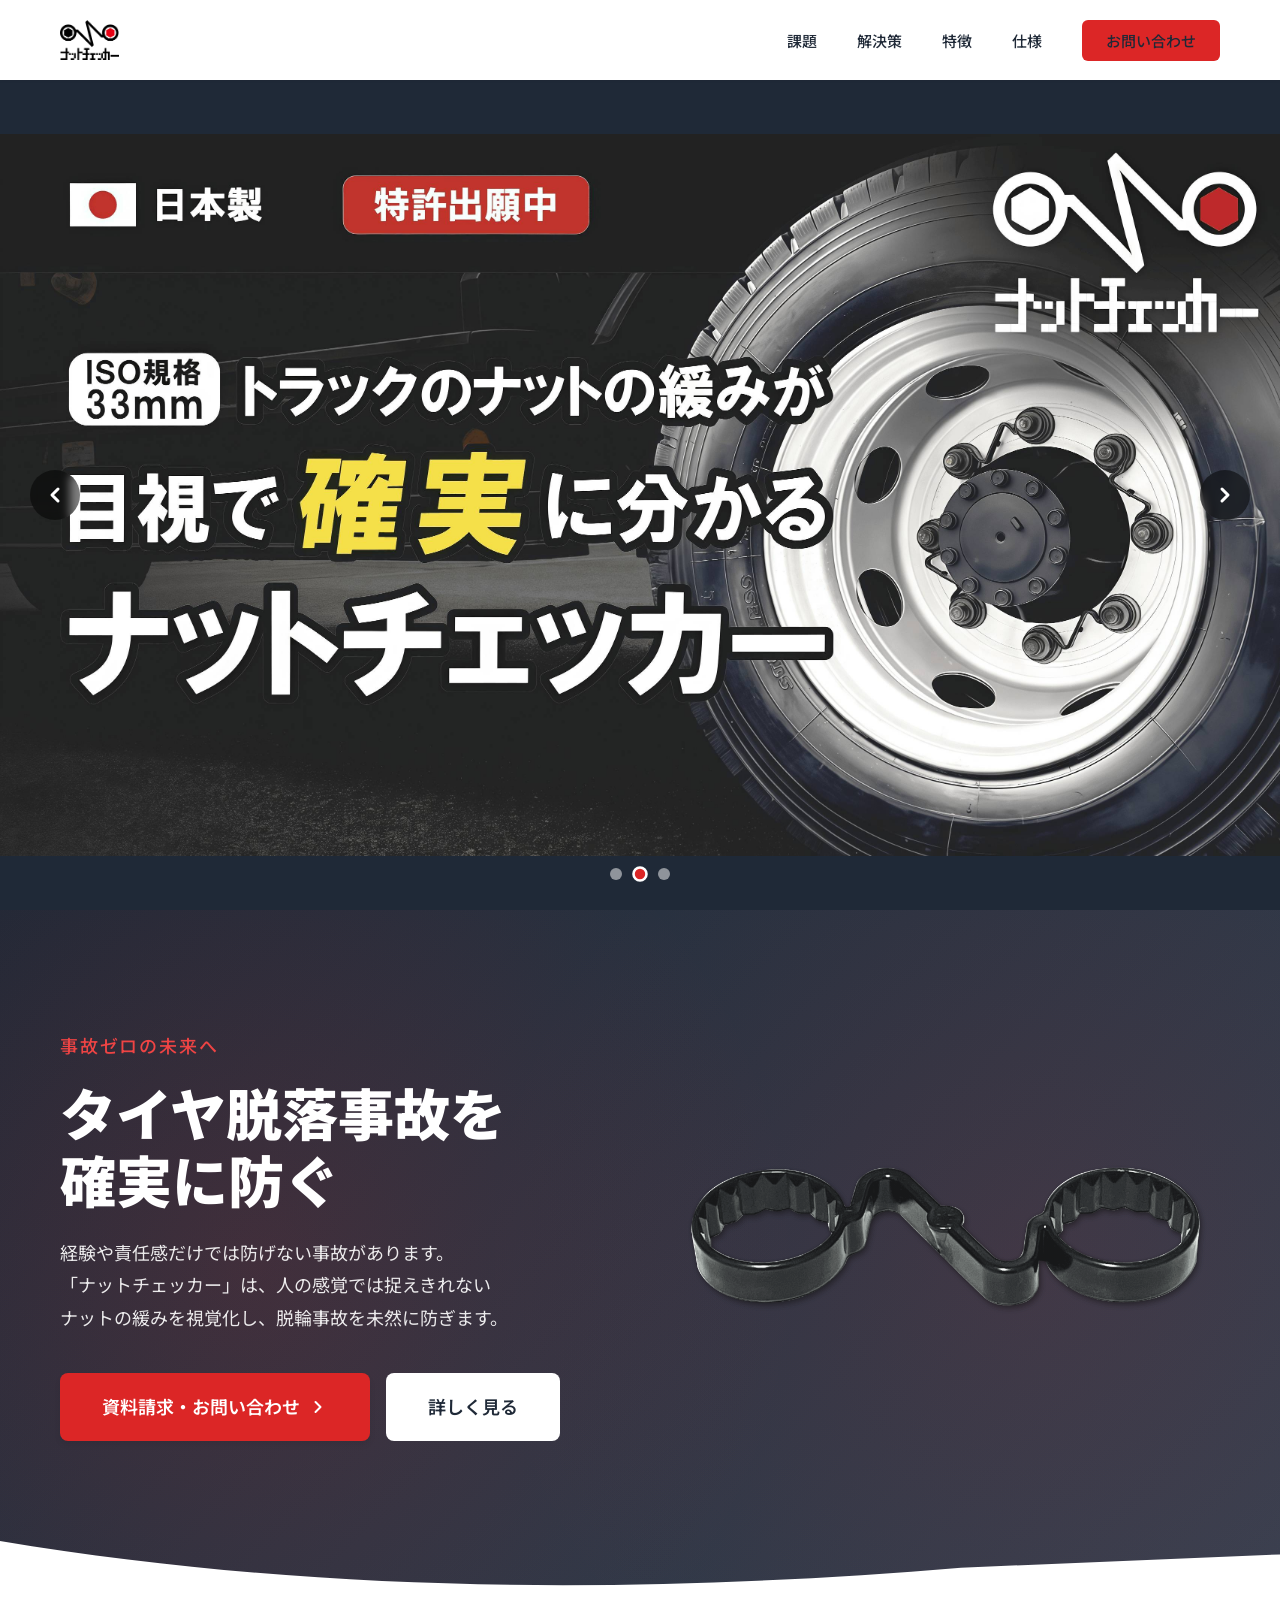
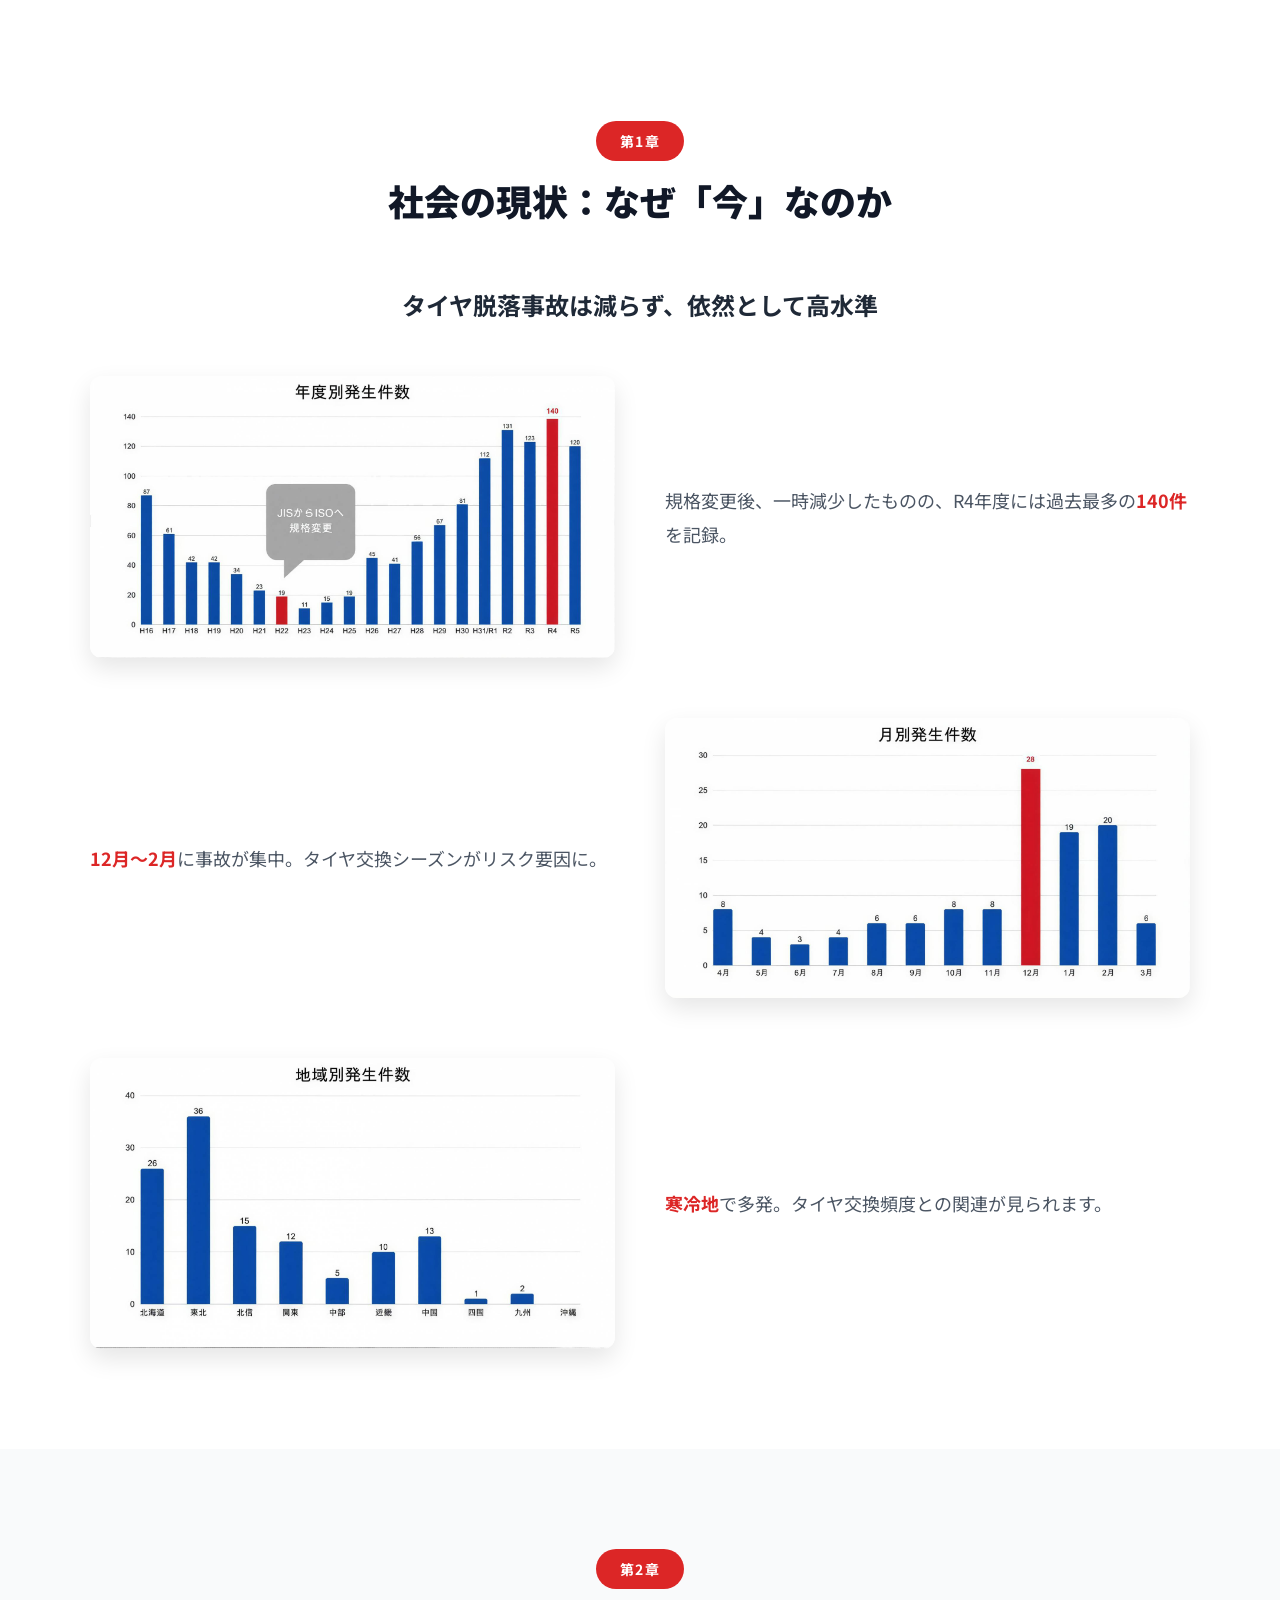
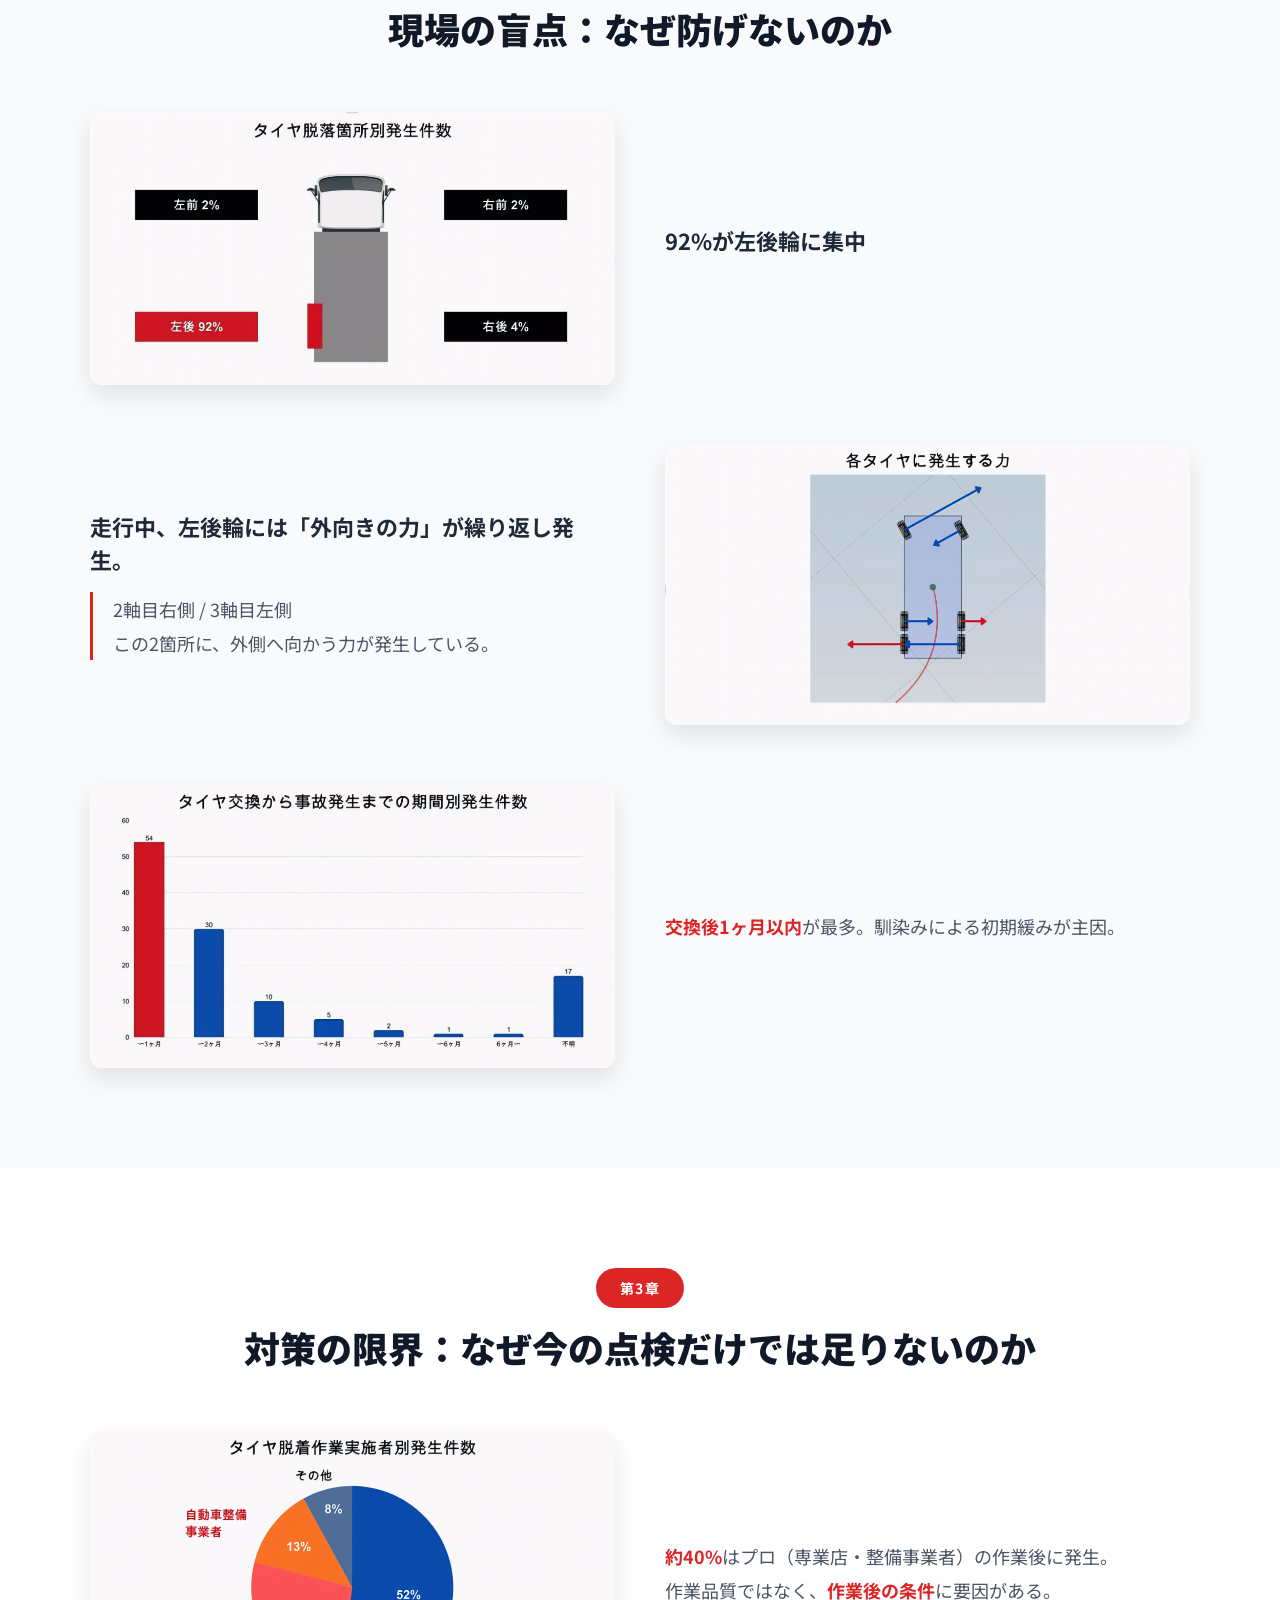
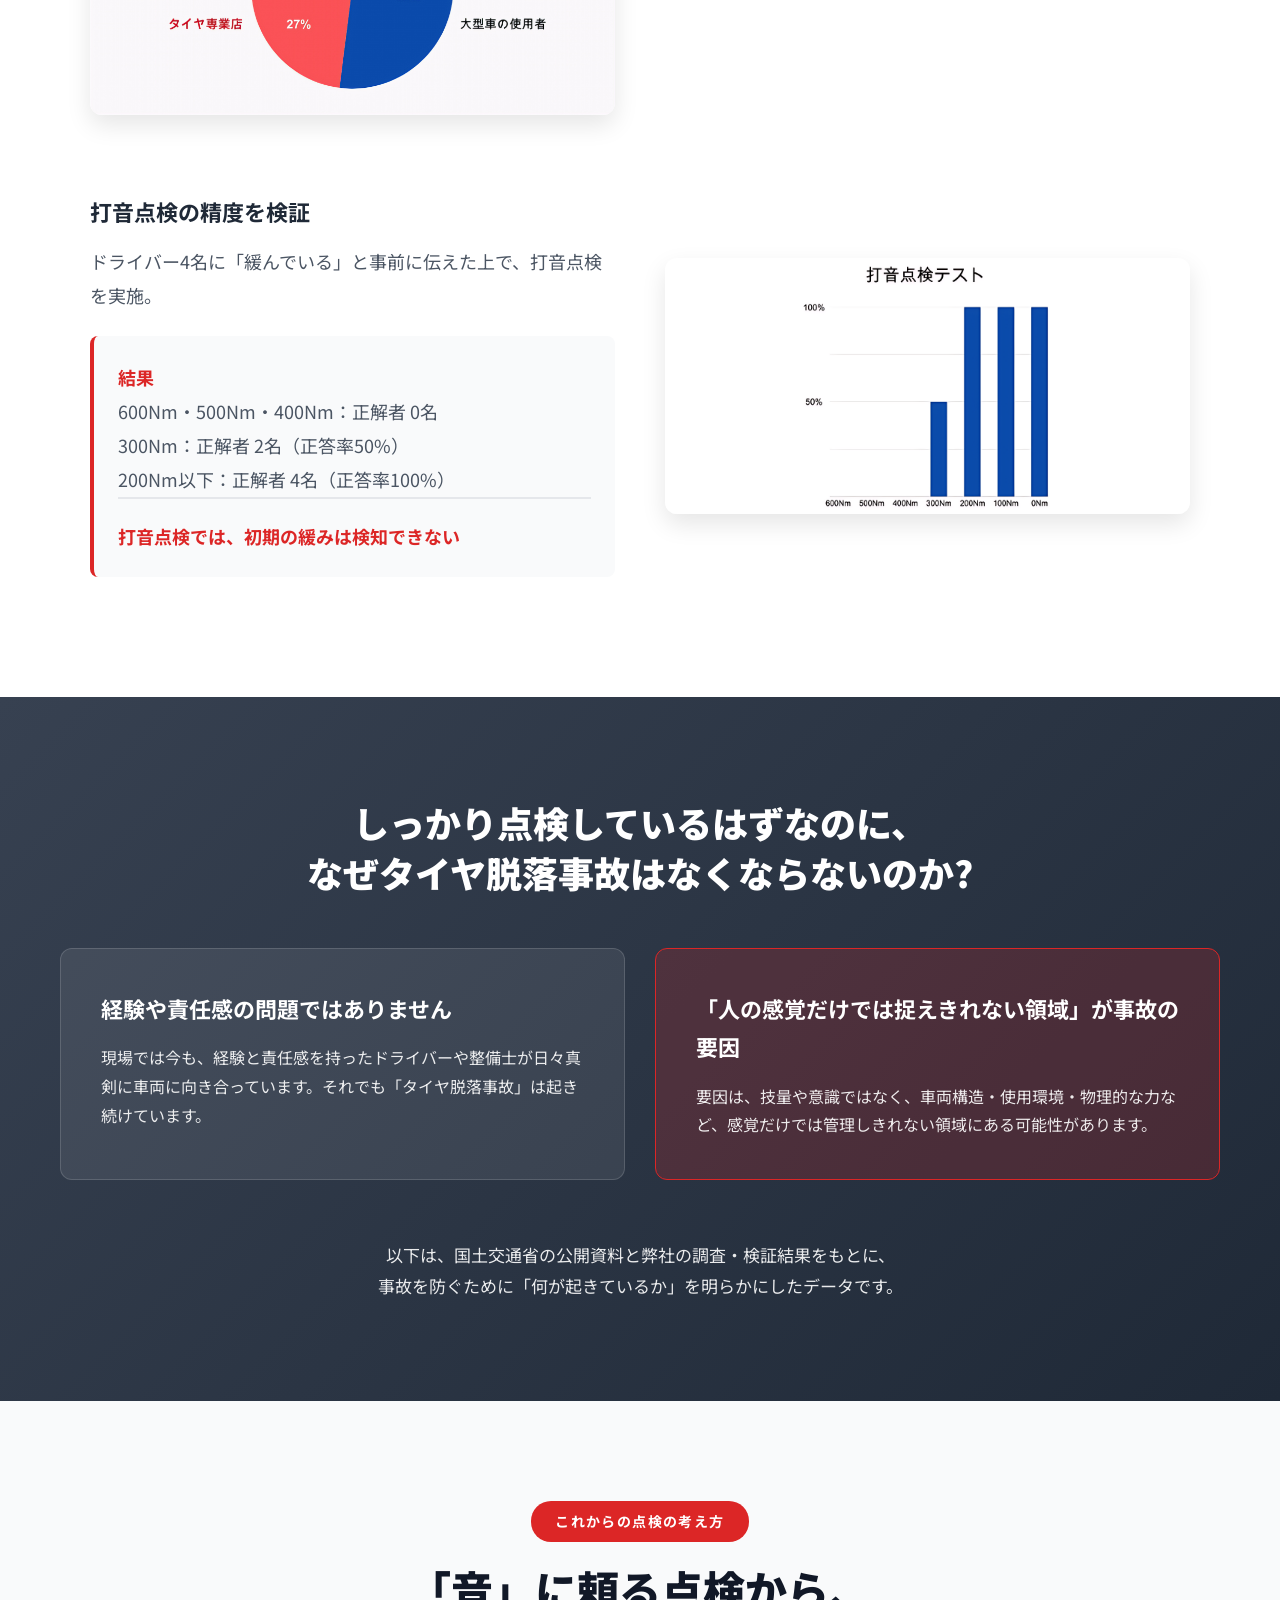
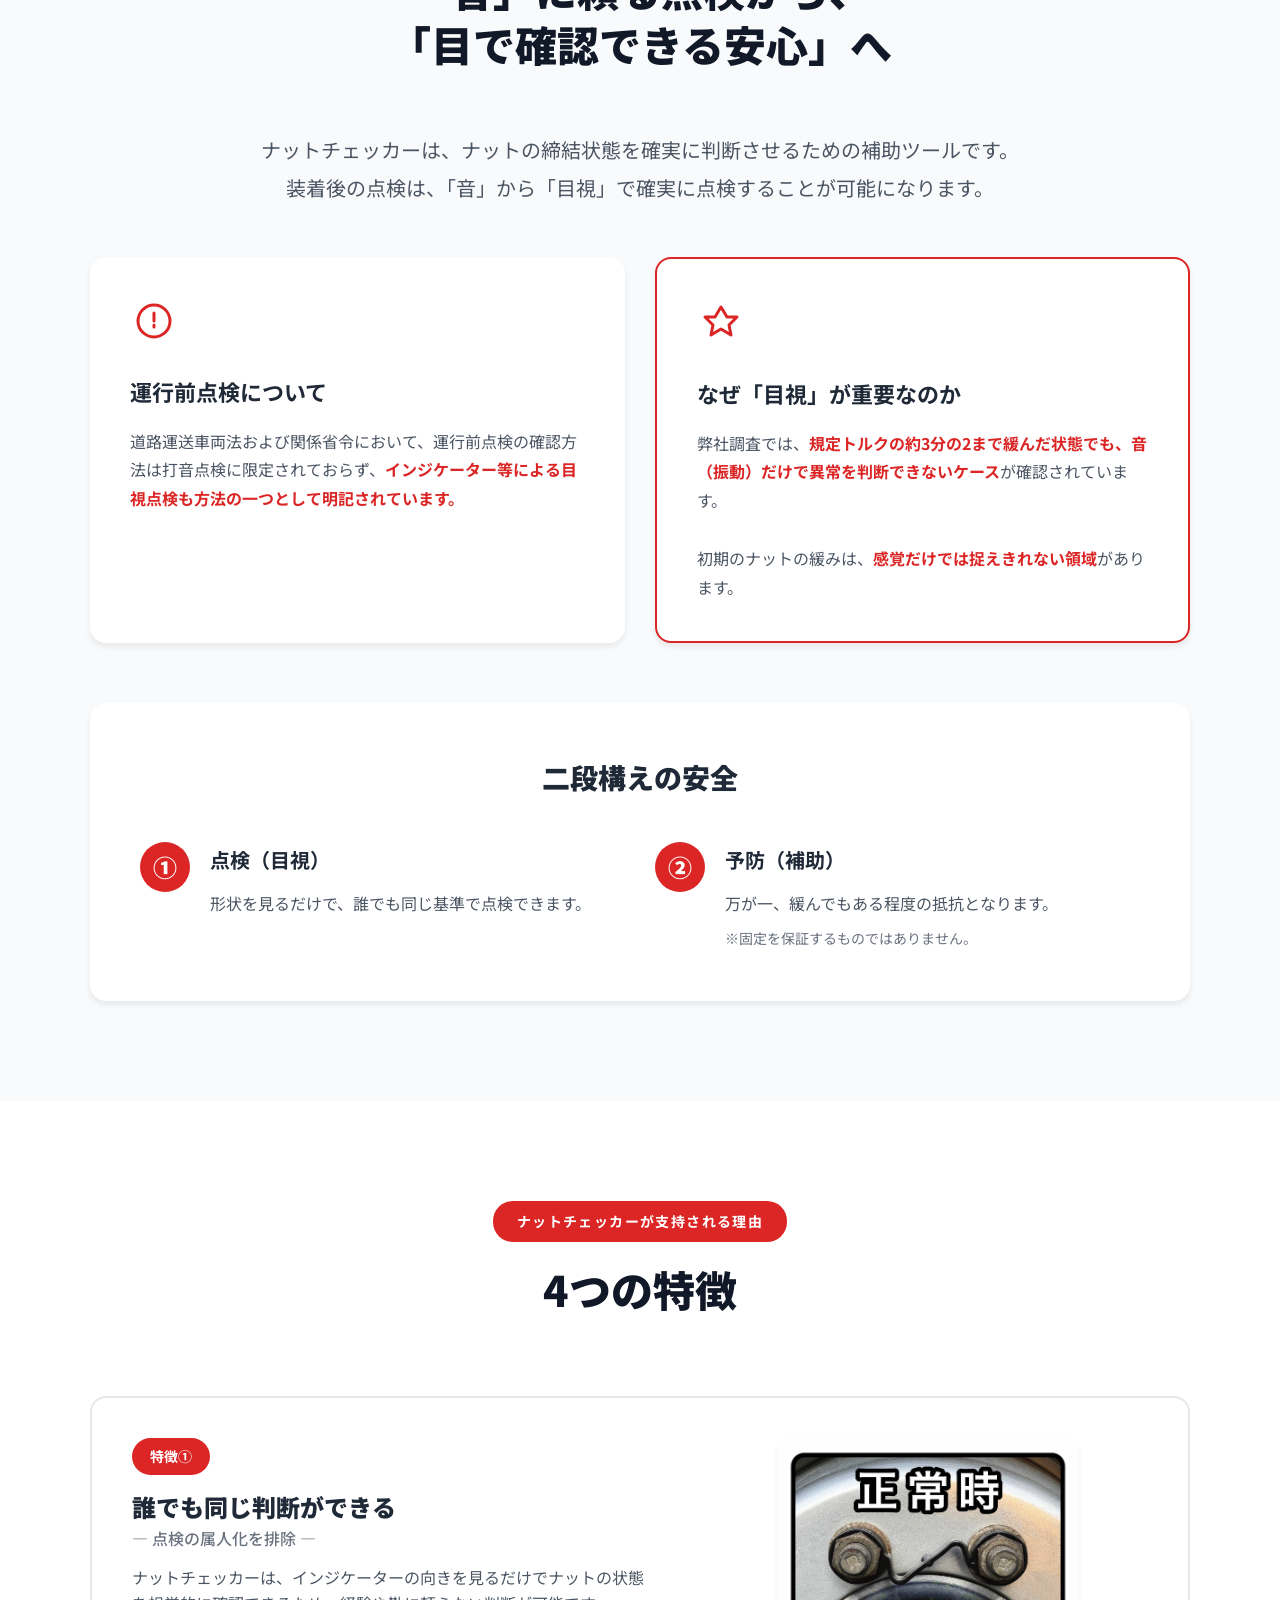
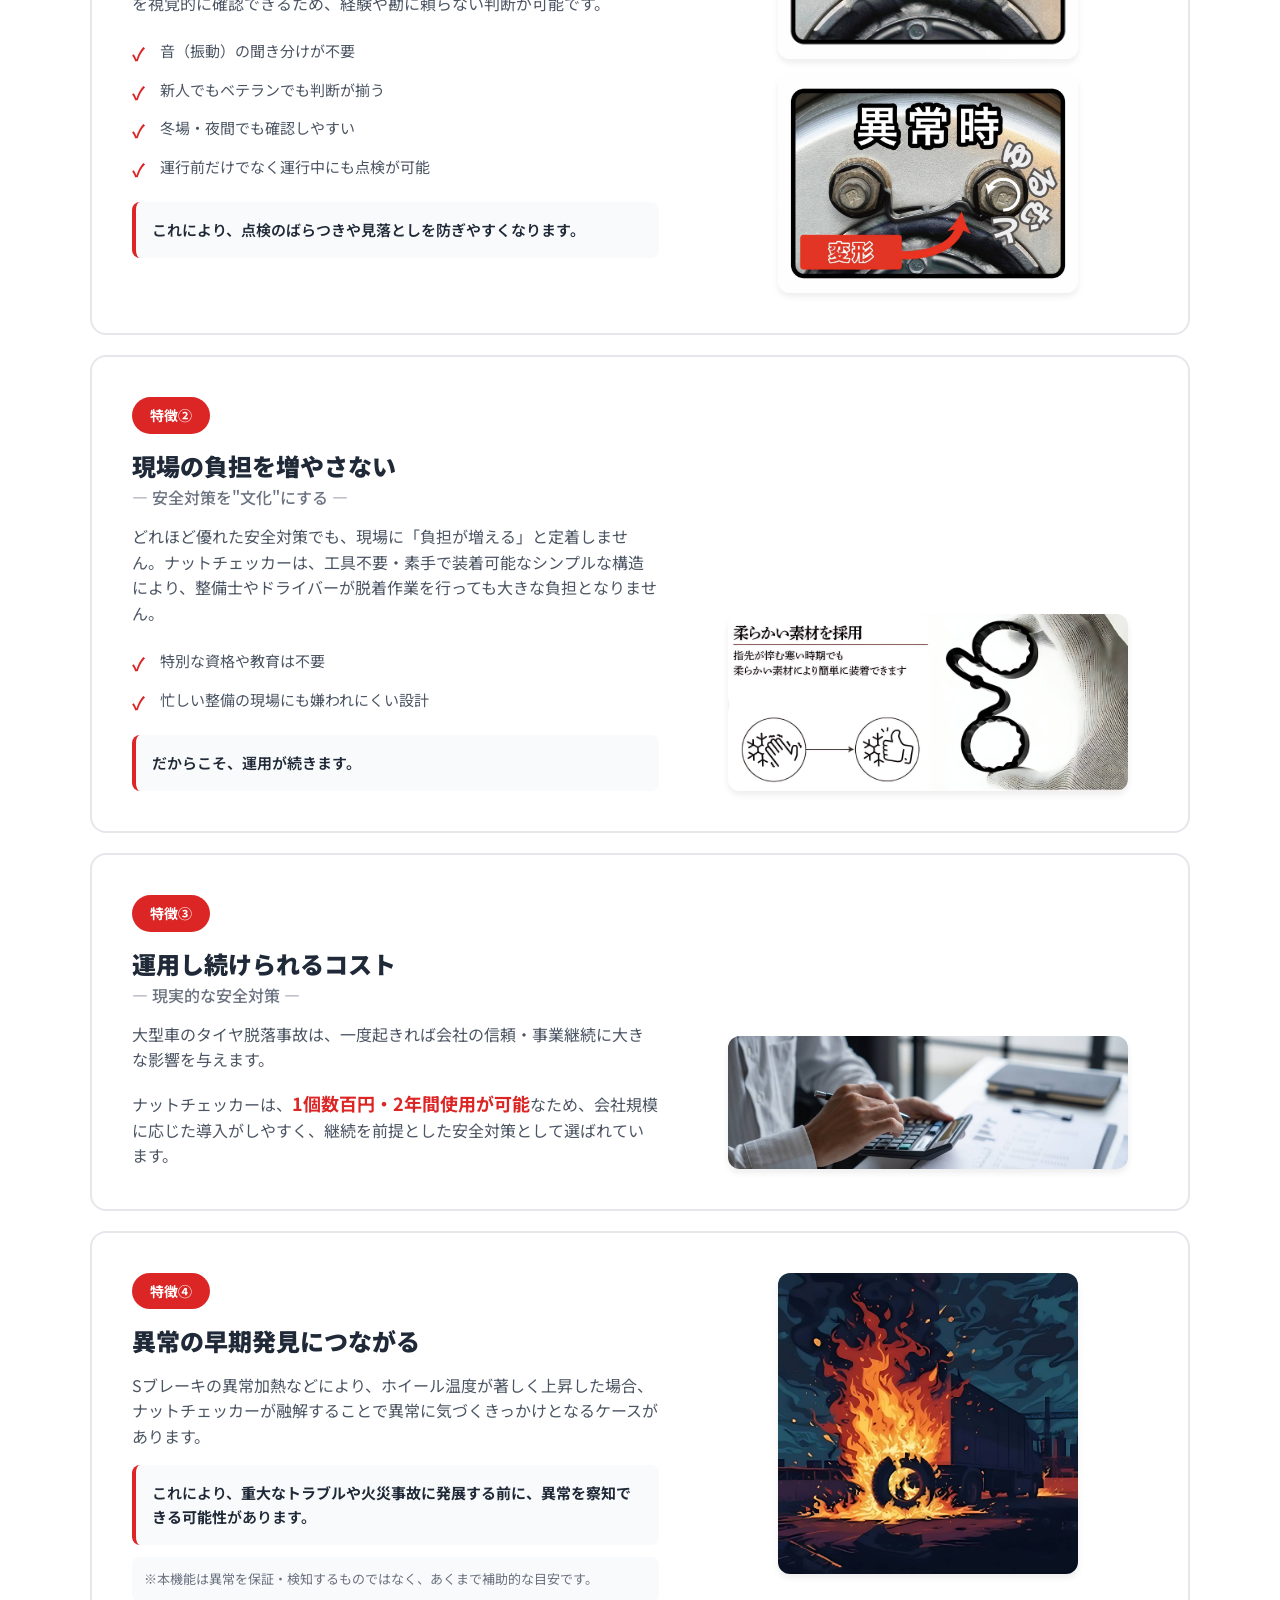
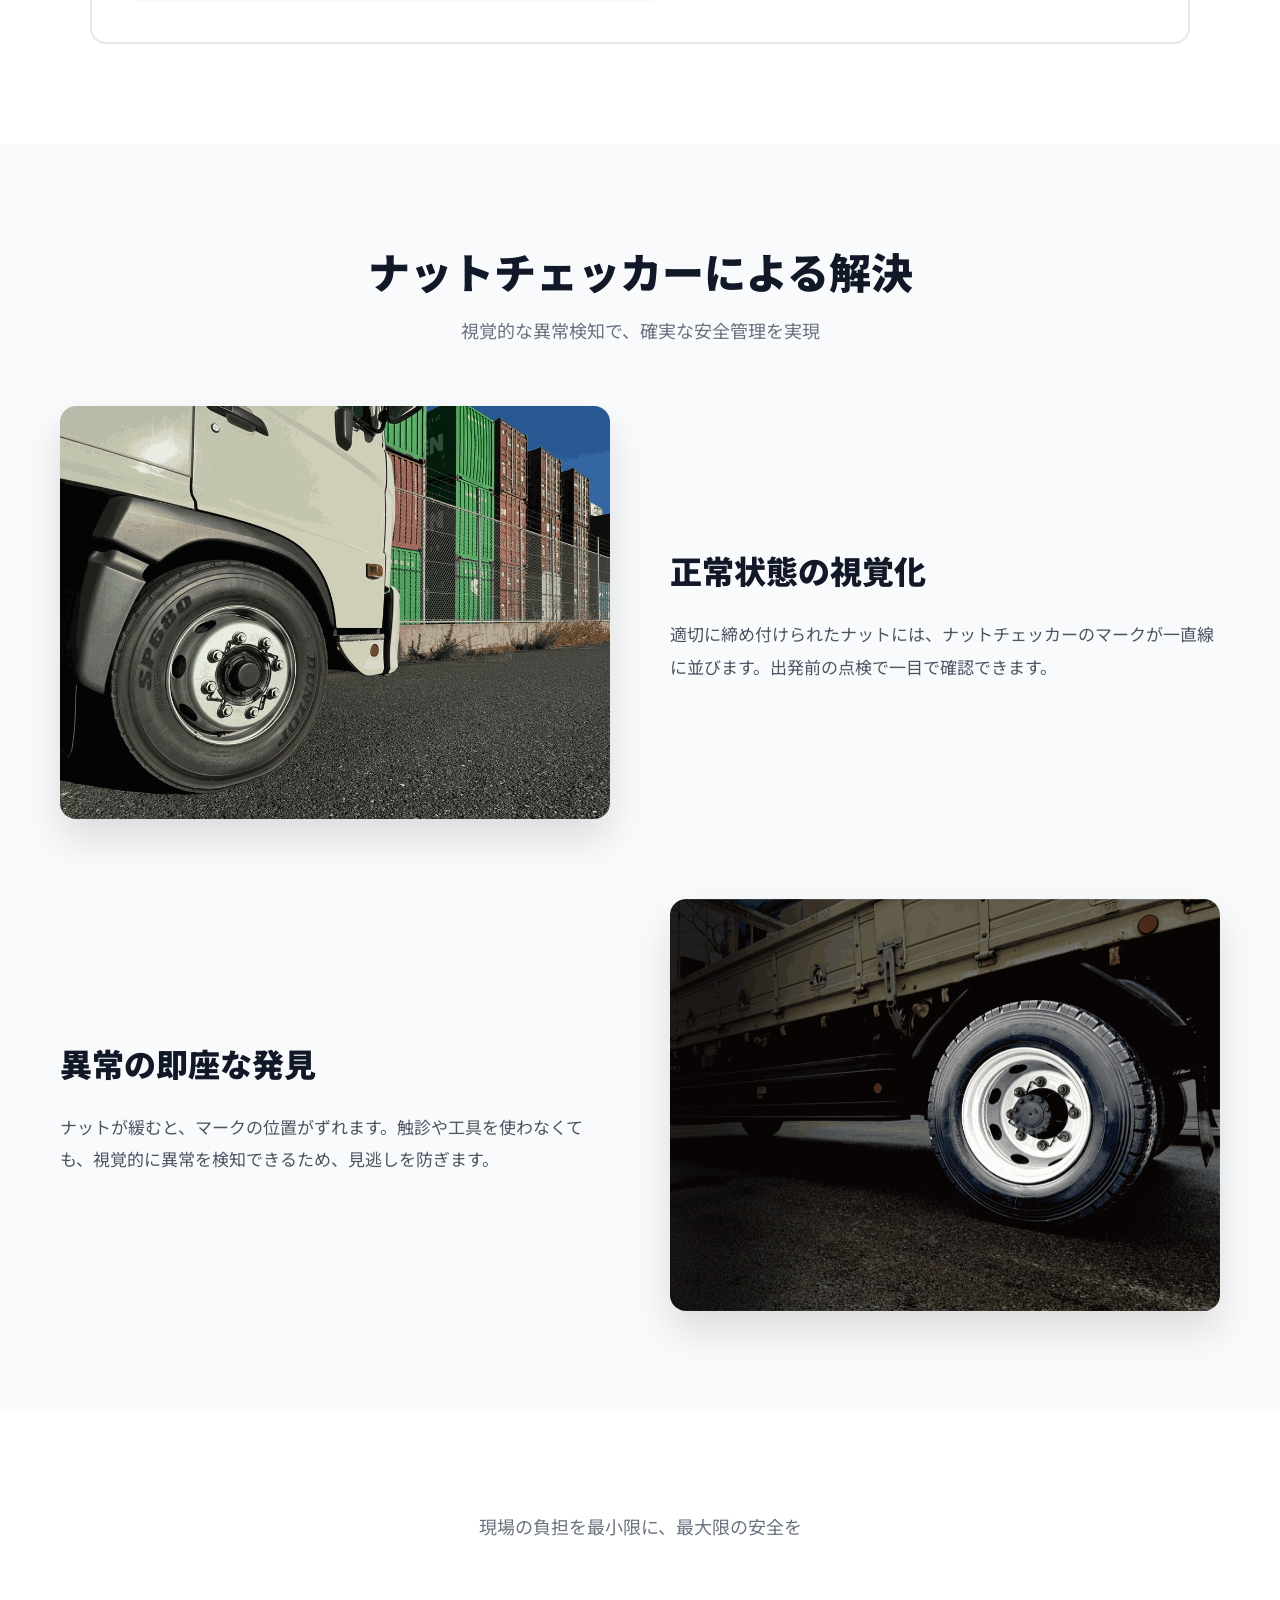
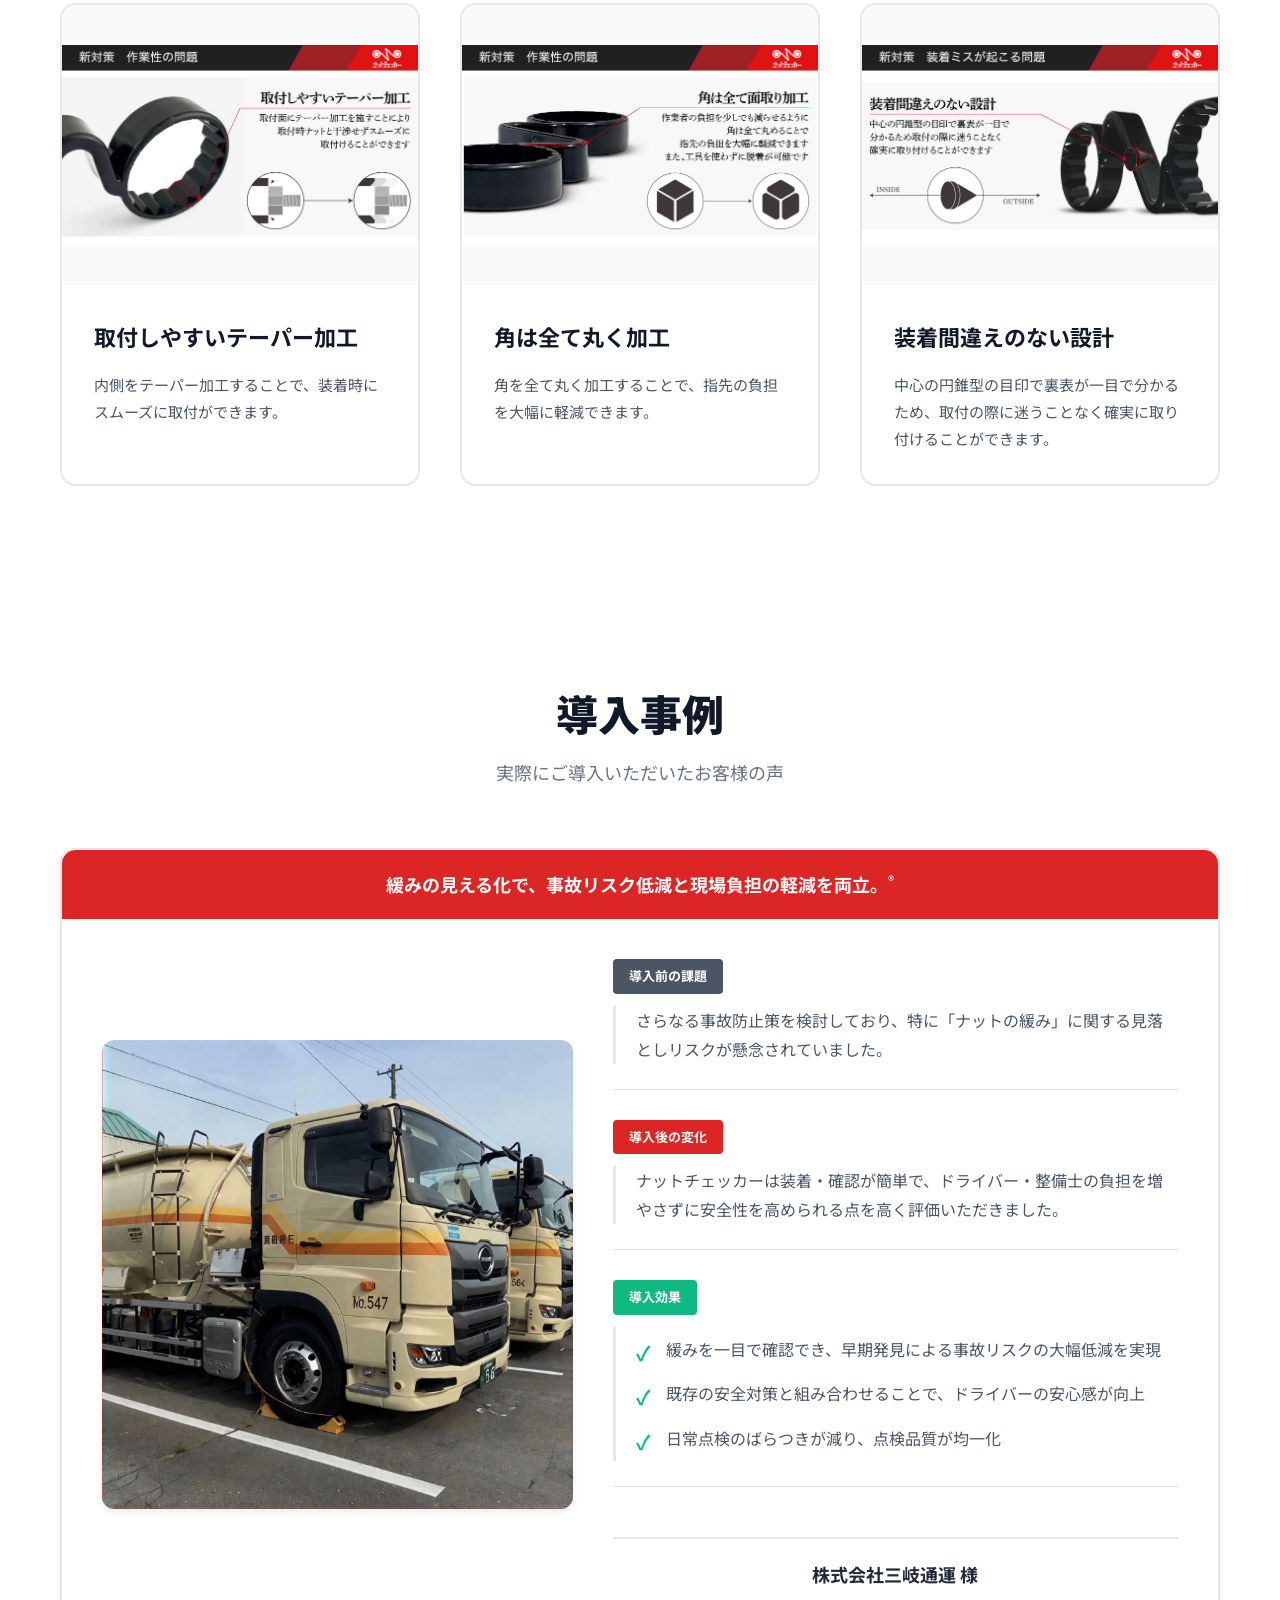
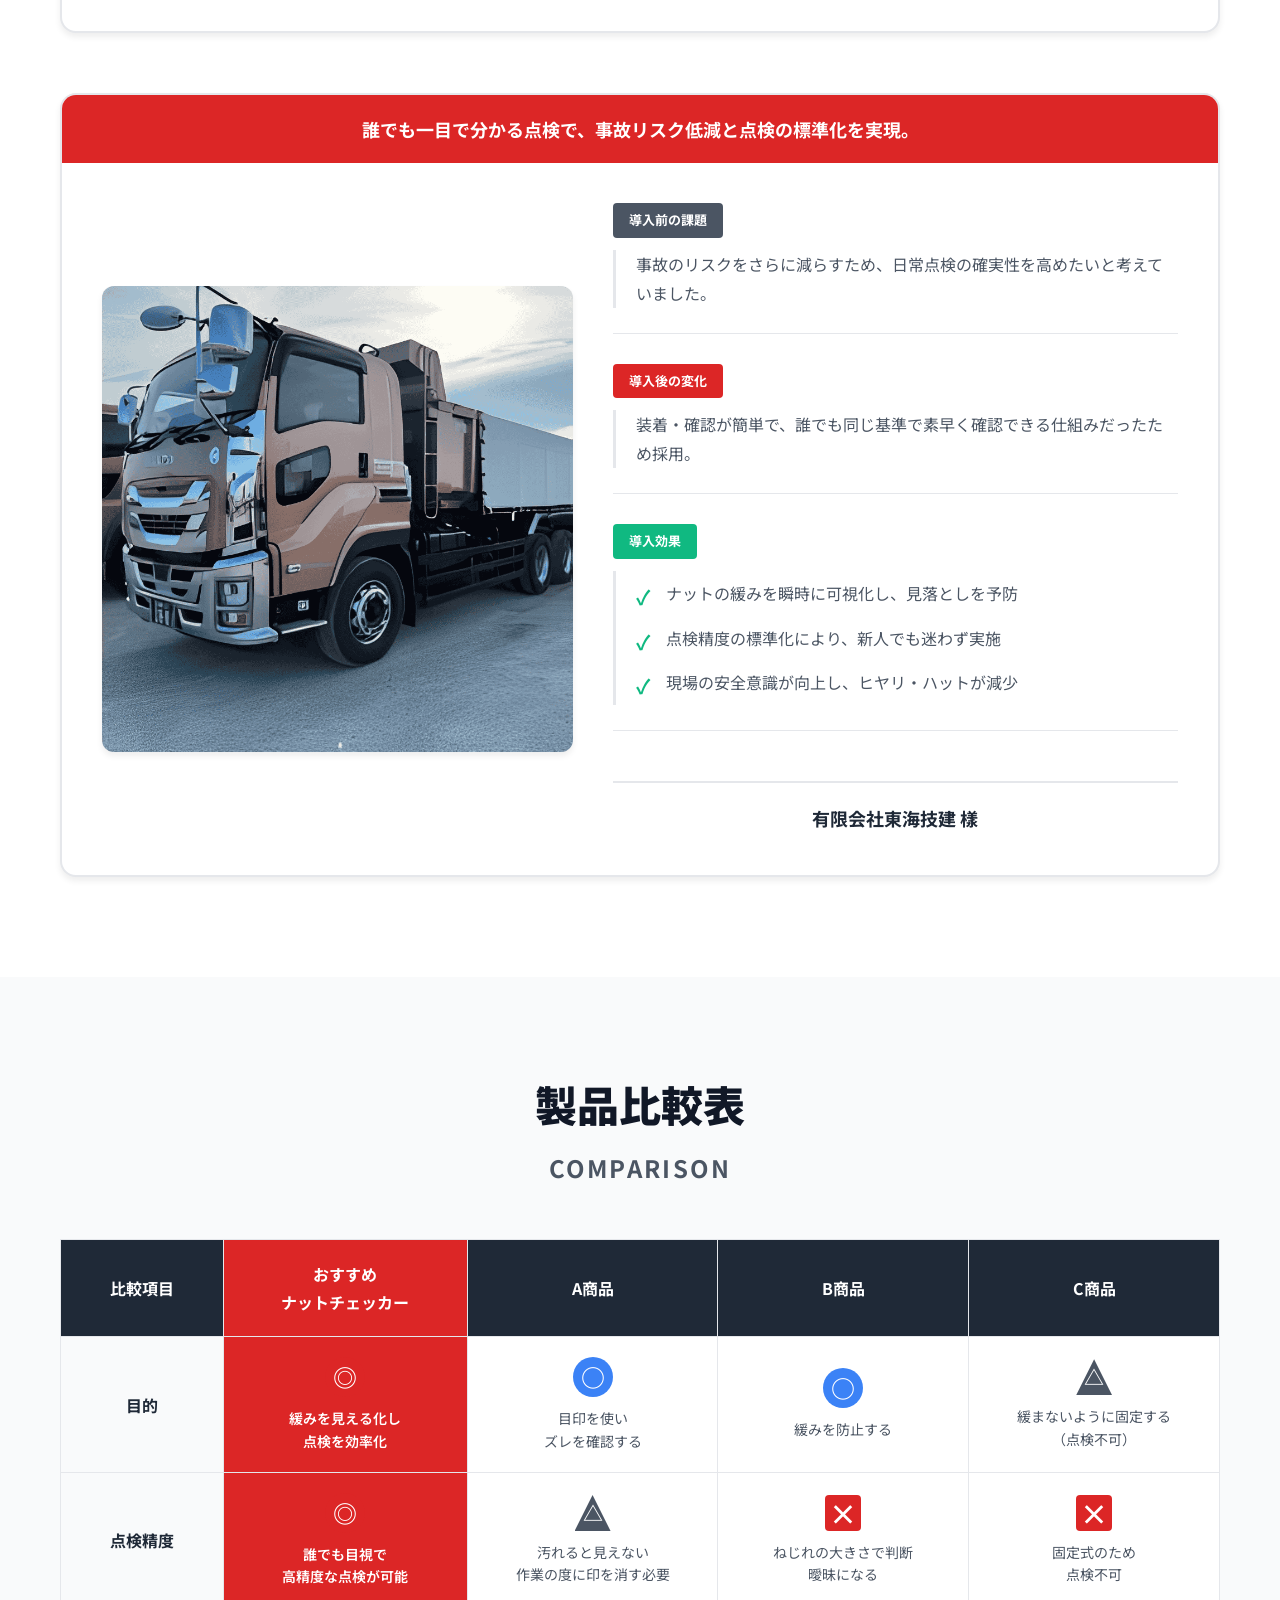
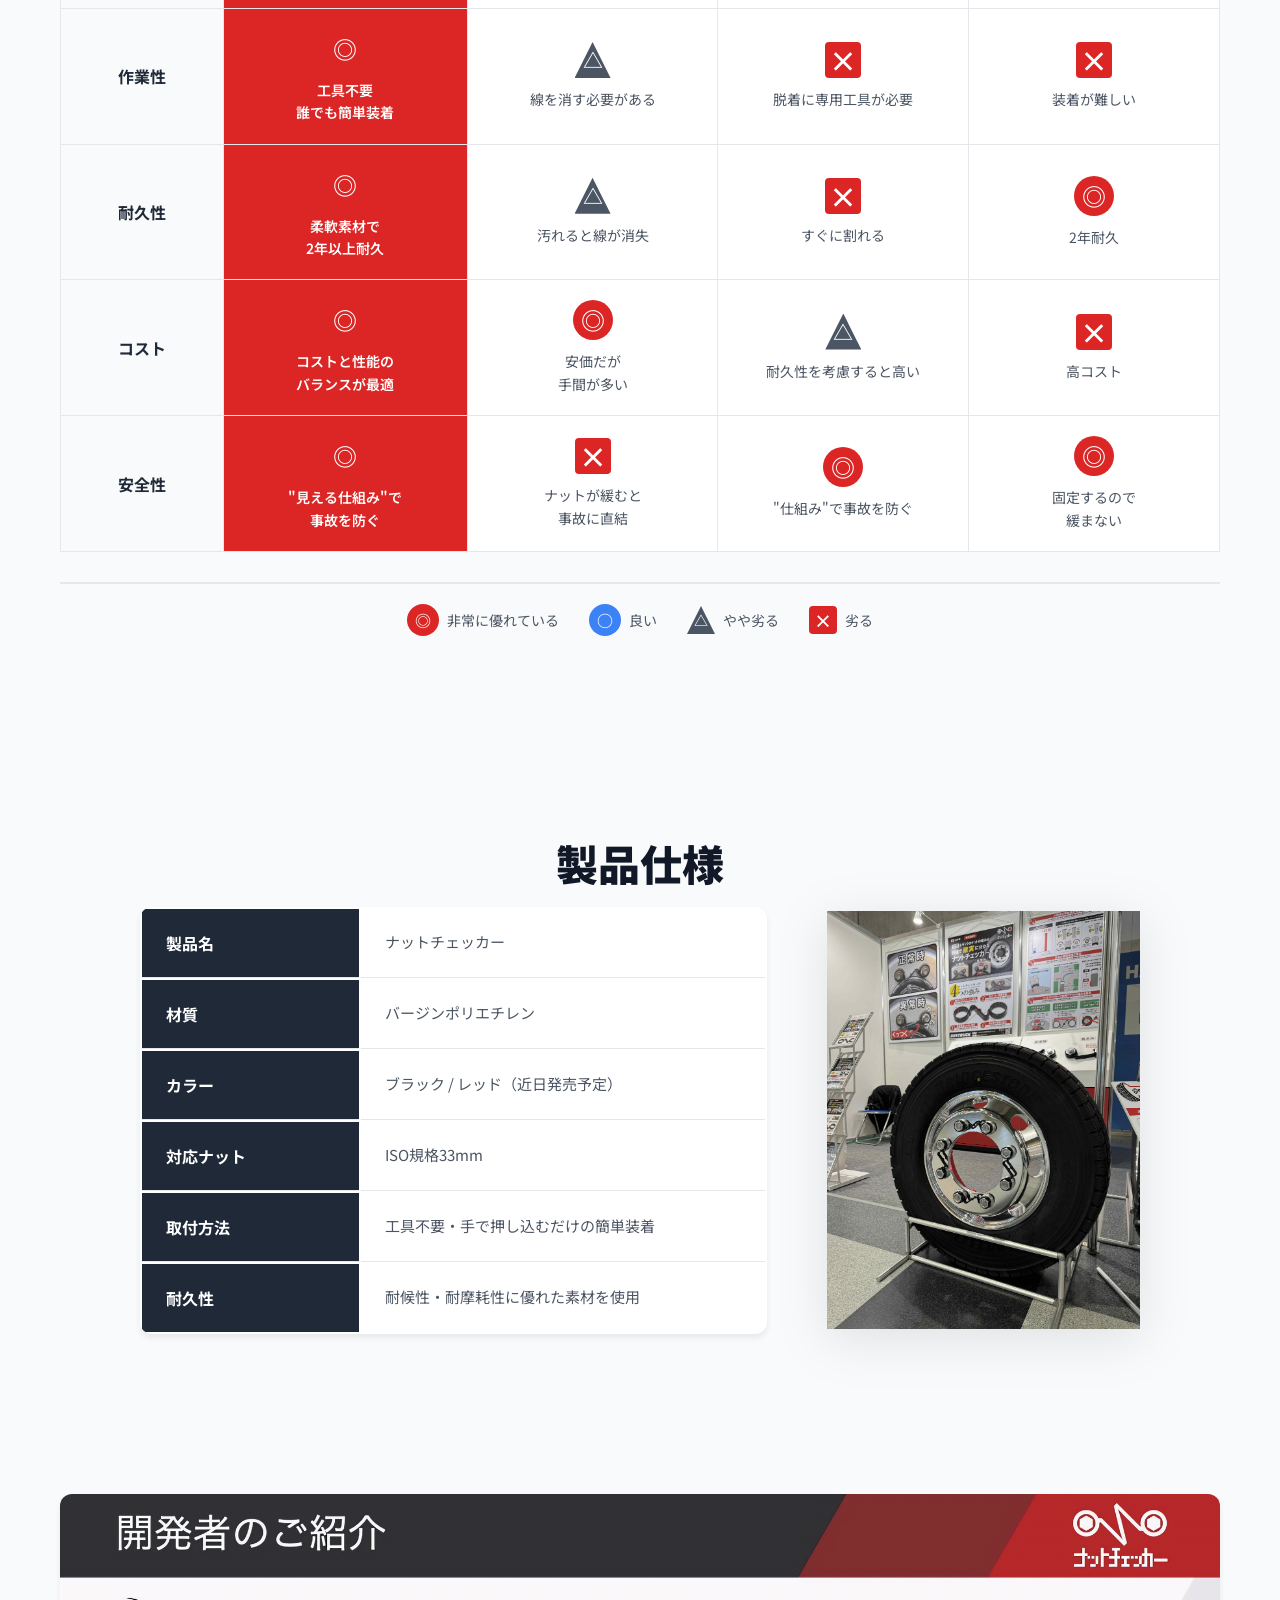
==== commit fde10d55: "fix: first step" ====
--- a/index.html
+++ b/index.html
@@ -107,7 +107,7 @@
     </section>
 
     <!-- 第1章：社会の現状 -->
-    <section class="chapter-section chapter-1">
+    <section class="chapter-section chapter-1" id="problem">
         <div class="container">
             <div class="chapter-header">
                 <span class="chapter-number">第1章</span>
@@ -280,7 +280,7 @@
     </section> -->
 
     <!-- 問題提起セクション -->
-    <section class="problem-section" id="problem">
+    <section class="problem-section" >
         <div class="container">
             <div class="problem-content">
                 <h2 class="section-title-alt">しっかり点検しているはずなのに、<br>なぜタイヤ脱落事故はなくならないのか?</h2>
@@ -501,7 +501,7 @@
                     <div class="feature-content">
                         <h3 class="feature-title">取付しやすいテーパー加工</h3>
                         <div class="feature-description">
-                            <p>取付面にテーパー加工を施すことにより、取付時ナットと干渉せずスムーズに取付けることができます。</p>
+                            <p>内側をテーパー加工することで、装着時にスムーズに取付ができます。</p>
                         </div>
                     </div>
                 </div>
@@ -511,9 +511,9 @@
                         <img src="./外注さん用資料/説明画像/240729_ナットチェッカープレゼン資料.002.jpeg" alt="面取り加工">
                     </div>
                     <div class="feature-content">
-                        <h3 class="feature-title">角は全て面取り加工</h3>
+                        <h3 class="feature-title">角は全て丸く加工</h3>
                         <div class="feature-description">
-                            <p>作業者の負担を少しでも減らせるように、角は全て丸めることで指先の負担を大幅に軽減できます。また、工具を使わずに脱着が可能です。</p>
+                            <p>角を全て丸く加工することで、指先の負担を大幅に軽減できます。</p>
                         </div>
                     </div>
                 </div>
@@ -836,15 +836,15 @@
                         </tr>
                         <tr>
                             <th>材質</th>
-                            <td>ポリエチレン（PE）</td>
+                            <td>バージンポリエチレン</td>
                         </tr>
                         <tr>
                             <th>カラー</th>
-                            <td>ブラック</td>
+                            <td>ブラック / レッド（近日発売予定）</td>
                         </tr>
                         <tr>
                             <th>対応ナット</th>
-                            <td>大型トラック用（33mm六角ナット対応）</td>
+                            <td>ISO規格33mm</td>
                         </tr>
                         <tr>
                             <th>取付方法</th>
@@ -1118,12 +1118,12 @@
                     </form>
                     
                     <div class="contact-form-footer">
-                        <div class="contact-footer-item">
+                        <!-- <div class="contact-footer-item">
                             <svg width="20" height="20" viewBox="0 0 20 20" fill="none" stroke="currentColor" stroke-width="2.5" stroke-linecap="round" stroke-linejoin="round">
                                 <path d="M16.667 5L7.5 14.167 3.333 10"/>
                             </svg>
                             <span>常識的な営業なし</span>
-                        </div>
+                        </div> -->
                         <div class="contact-footer-item">
                             <!-- 返却不要 - 時計アイコン -->
                             <svg width="20" height="20" viewBox="0 0 20 20" fill="none" stroke="currentColor" stroke-width="2" stroke-linecap="round" stroke-linejoin="round">
@@ -1150,7 +1150,7 @@
                                 <line x1="9" y1="3" x2="9" y2="21"/>
                                 <line x1="9" y1="9" x2="21" y2="9"/>
                             </svg>
-                            <span>【無料】資料・サンプルの内容を見る</span>
+                            <span>無料で資料・実物サンプルを請求する</span>
                             <svg width="20" height="20" viewBox="0 0 20 20" fill="none">
                                 <path d="M7.5 15L12.5 10L7.5 5" stroke="currentColor" stroke-width="2" stroke-linecap="round" stroke-linejoin="round"/>
                             </svg>
@@ -1198,9 +1198,10 @@
         <div class="container">
             <div class="footer-content">
                 <div class="footer-logo">
-                    <p class="footer-tagline">運送業界の安全を、技術で支える</p>
-                    <p class="footer-tagline">事故ゼロの未来を物流業界と共創する</p>
+                    <!-- <p class="footer-tagline">運送業界の安全を、技術で支える</p>
+                    <p class="footer-tagline">事故ゼロの未来を物流業界と共創する</p> -->
                     <img src="./外注さん用資料/説明画像/BESTRUCK_ロゴデザイン.png" alt="BESTRUCK" class="footer-bestruck-logo">
+                    
                 </div>
                 
                 <div class="footer-nav">
@@ -1219,6 +1220,7 @@
                         <ul>
                             <li><a href="#contact">資料請求</a></li>
                             <li><a href="#contact">お問い合わせフォーム</a></li>
+                            <li><a href="https://nutchecker.jp/" target="_blank">会社概要</a></li>  
                         </ul>
                     </div>
                 </div>
